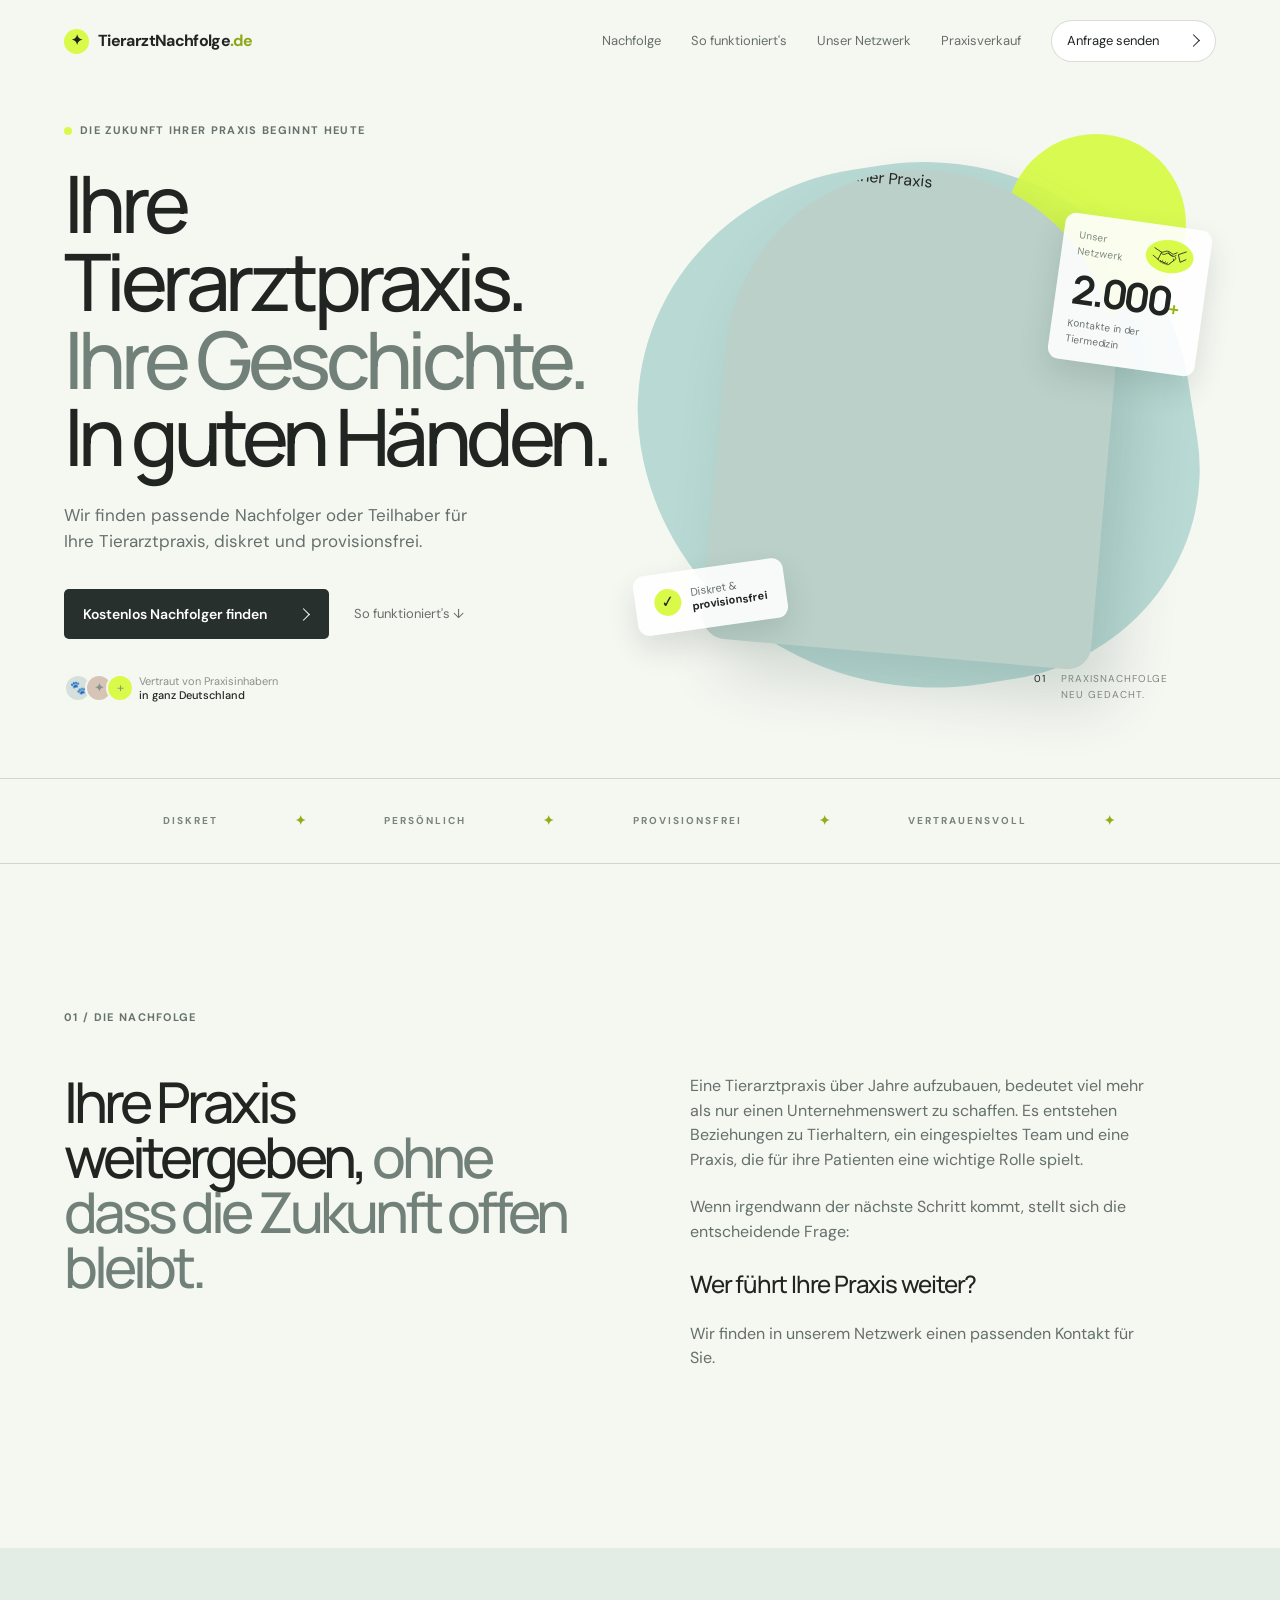
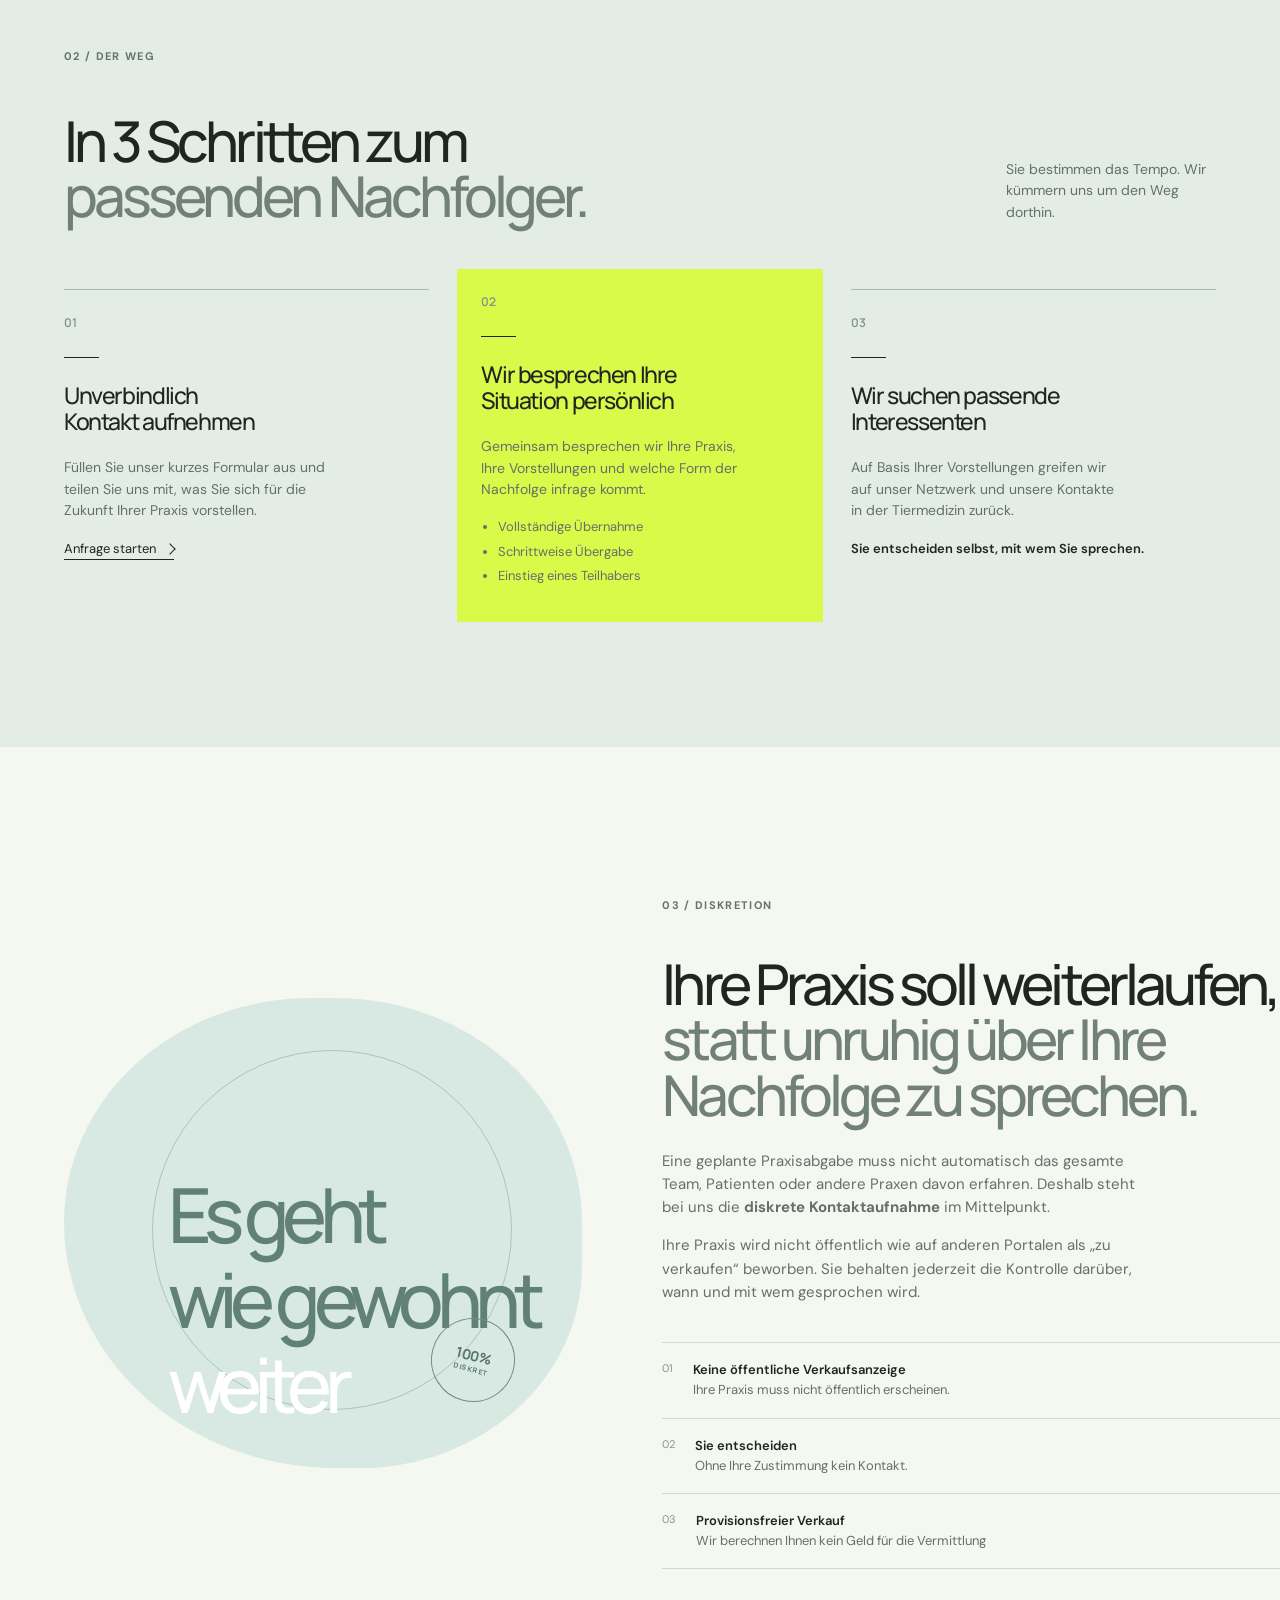
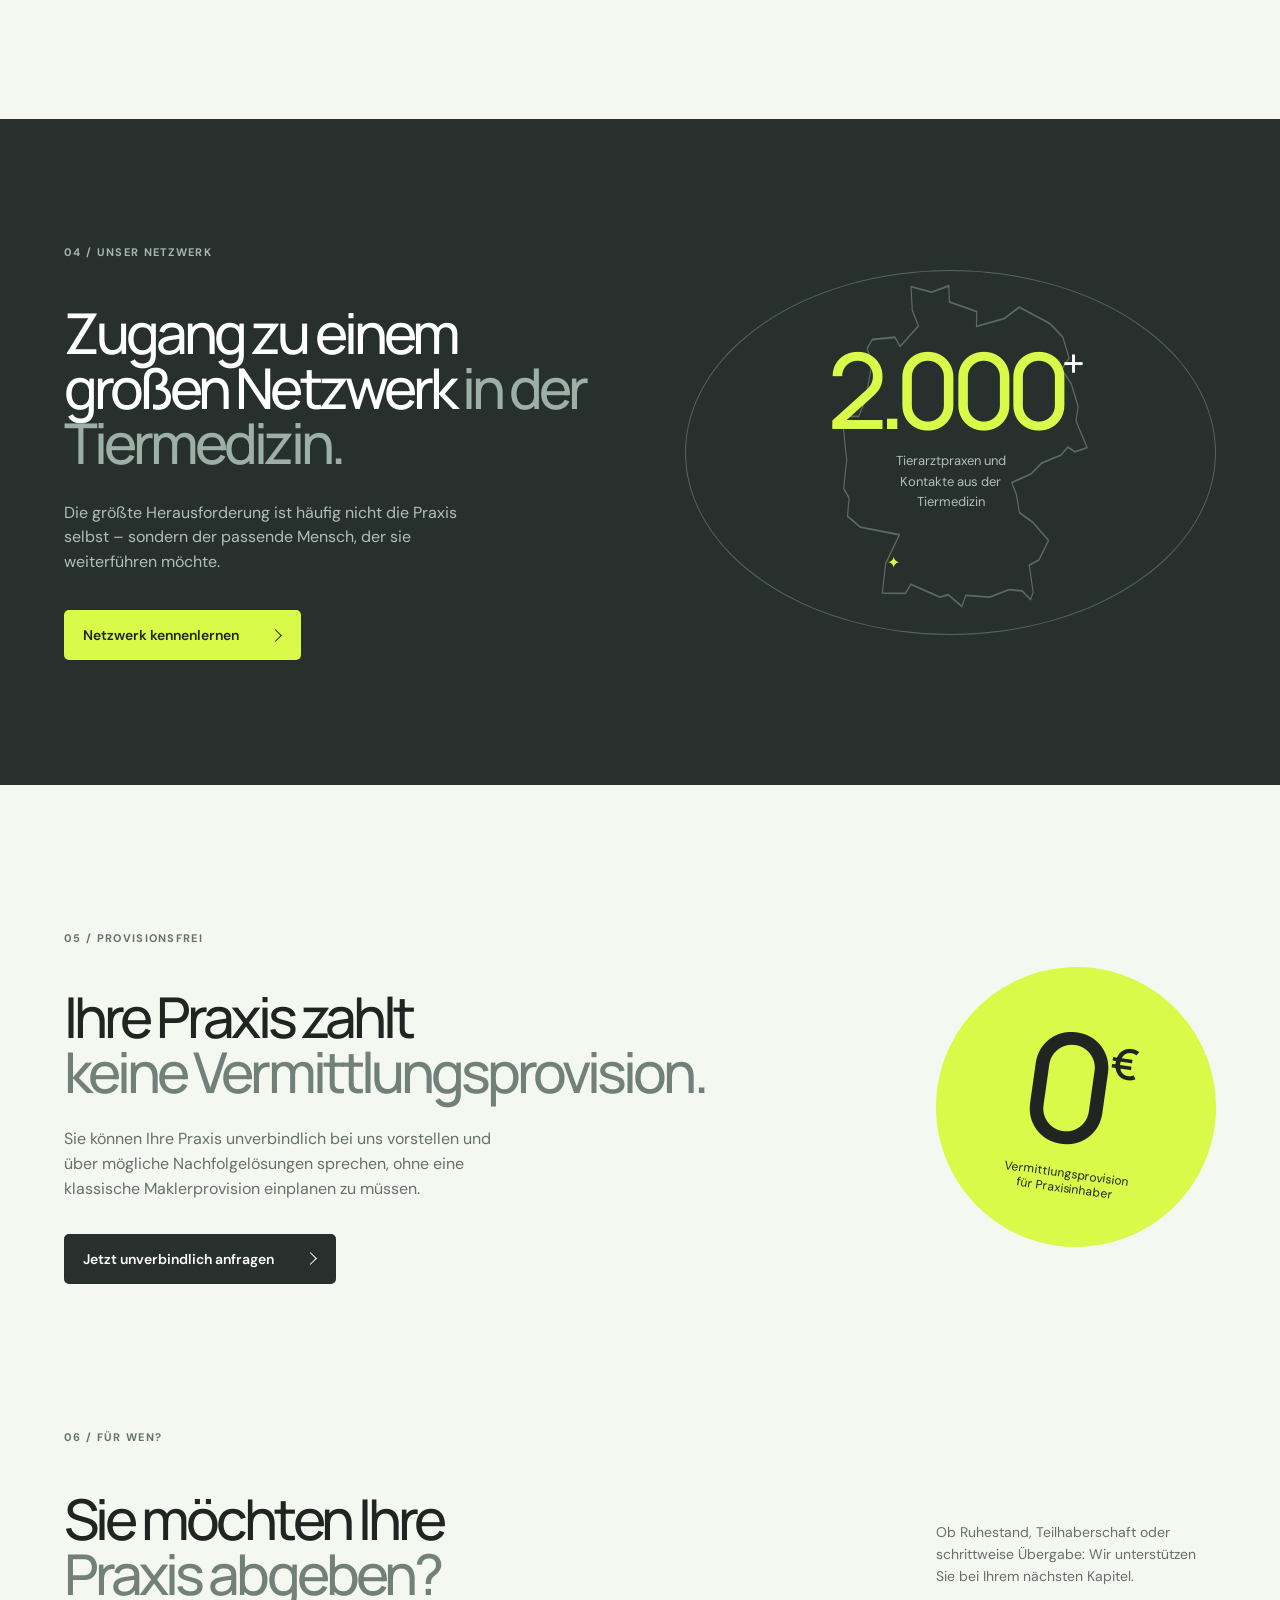
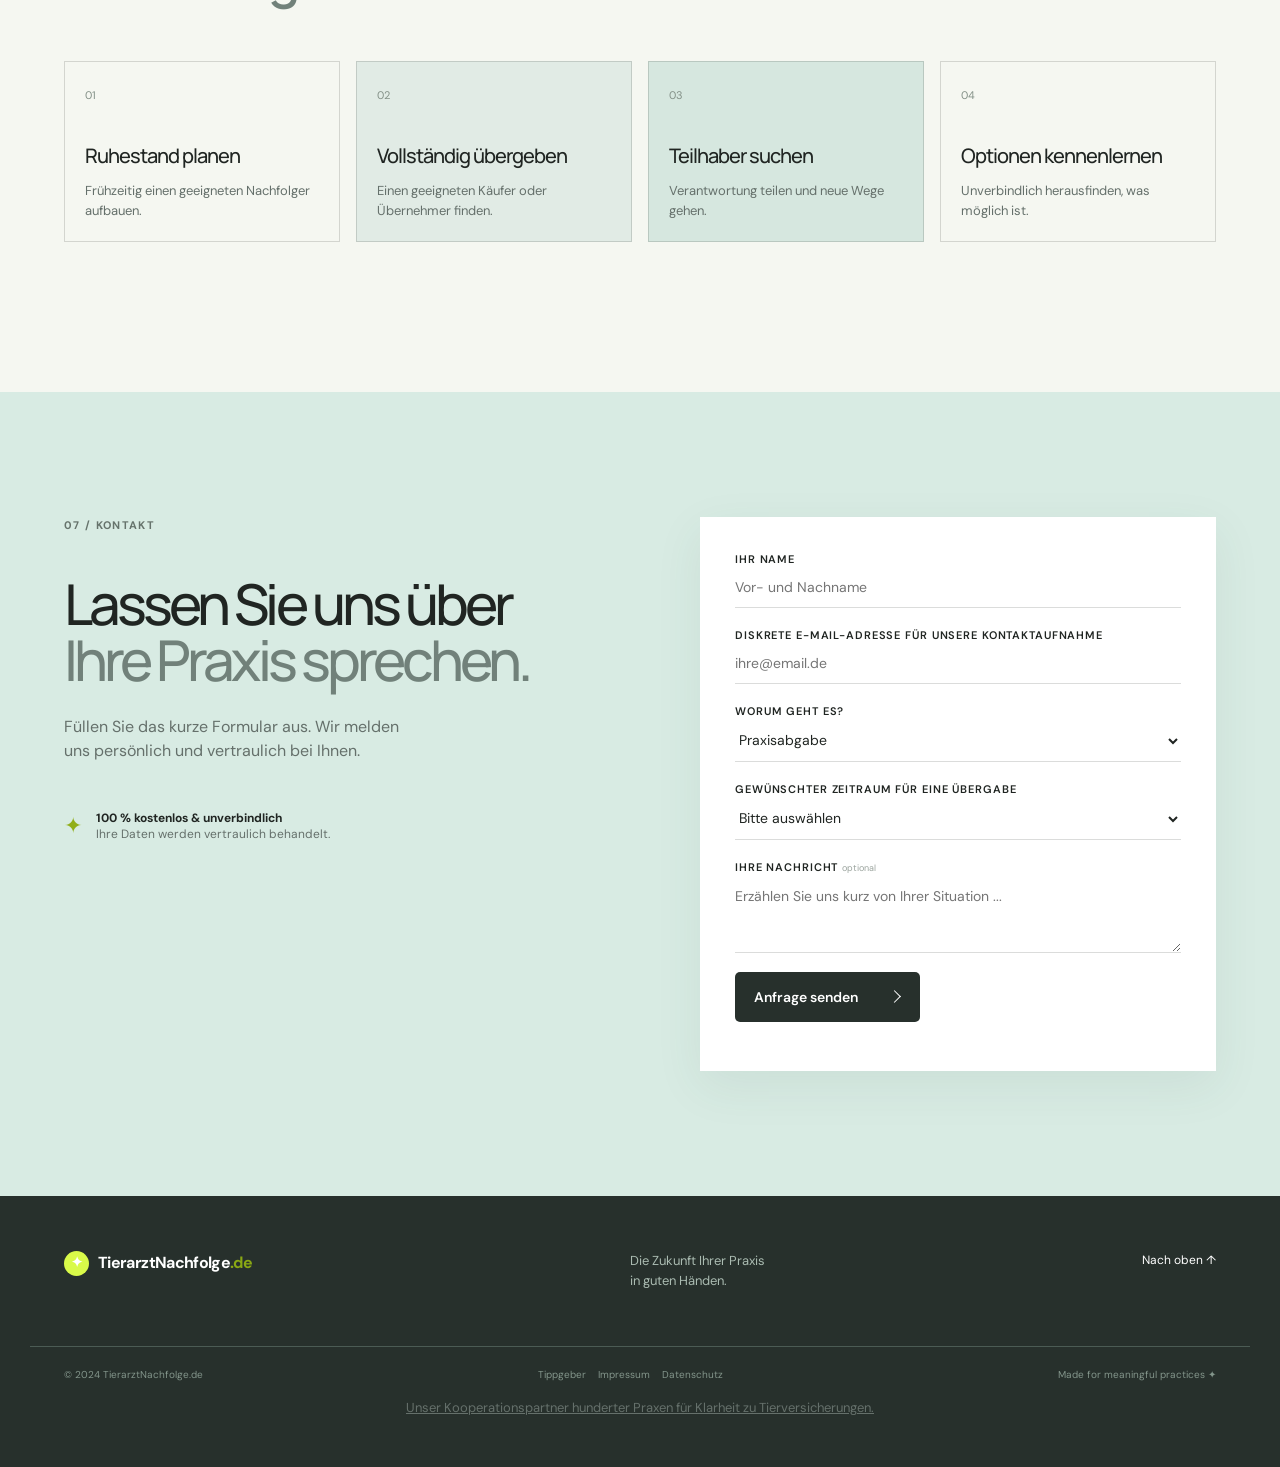
==== index.html @ 540677eb "Füge Kooperationspartner im Footer hinzu" ====
<!doctype html>
<html lang="de">
  <head>
    <meta charset="UTF-8" />
    <meta name="viewport" content="width=device-width, initial-scale=1.0" />
    <link rel="icon" type="image/png" href="assets/favicon.png" />
    <link rel="apple-touch-icon" href="assets/favicon.png" />
    <title>Tierarztpraxis abgeben &amp; Nachfolger finden | TierarztNachfolge.de</title>
    <meta name="description" content="Sie möchten Ihre Tierarztpraxis abgeben oder einen Nachfolger finden? TierarztNachfolge.de unterstützt Praxisinhaber diskret und provisionsfrei." />
    <link rel="preconnect" href="https://fonts.googleapis.com" />
    <link rel="preconnect" href="https://fonts.gstatic.com" crossorigin />
    <link href="https://fonts.googleapis.com/css2?family=DM+Sans:wght@400;500;600;700&family=Manrope:wght@400;500;600;700;800&display=swap" rel="stylesheet" />
    <link rel="stylesheet" href="styles.css" />
  </head>
  <body>
    <header class="site-header">
      <a class="logo" href="#top" aria-label="TierarztNachfolge.de Startseite"><span class="logo-mark">✦</span><span>TierarztNachfolge<span class="logo-dot">.de</span></span></a>
      <button class="menu-toggle" aria-label="Menü öffnen" aria-expanded="false"><span></span><span></span></button>
      <nav class="main-nav">
        <a href="/tierarztpraxis-aufloesung/">Nachfolge</a><a href="#ablauf">So funktioniert's</a><a href="#netzwerk">Unser Netzwerk</a><a href="/praxisverkauf/">Praxisverkauf</a>
        <a class="nav-cta" href="#kontakt">Anfrage senden <span class="button-arrow" aria-hidden="true"></span></a>
      </nav>
    </header>

    <main id="top">
      <section class="hero section-shell">
        <div class="hero-copy">
          <div class="eyebrow"><span class="eyebrow-dot"></span> Die Zukunft Ihrer Praxis beginnt heute</div>
          <h1>Ihre Tierarztpraxis.<br /><em>Ihre Geschichte.</em><br />In guten Händen.</h1>
          <p class="hero-lead">Wir finden passende Nachfolger oder Teilhaber für Ihre Tierarztpraxis, diskret und provisionsfrei.</p>
          <div class="hero-actions"><a class="button button-dark" href="#kontakt">Kostenlos Nachfolger finden <span class="button-arrow" aria-hidden="true"></span></a><a class="text-link" href="#ablauf">So funktioniert's <span>↓</span></a></div>
          <div class="trust-row"><div class="avatar-stack"><span>🐾</span><span>✦</span><span>+</span></div><p>Vertraut von Praxisinhabern<br /><strong>in ganz Deutschland</strong></p></div>
        </div>
        <div class="hero-art" aria-label="Illustration einer Tierarztpraxis">
          <div class="art-glow"></div><div class="sun-shape"></div>
          <div class="portrait-frame"><img src="https://images.unsplash.com/photo-1559839734-2b71ea197ec2?auto=format&fit=crop&w=900&q=85" alt="Tierärztin in einer Praxis" /></div>
          <div class="float-card card-reach"><span class="card-icon"><svg viewBox="0 0 300 190" aria-hidden="true"><g fill="none" stroke="currentColor" stroke-width="7" stroke-linecap="round" stroke-linejoin="round"><path d="M10 35 74 66 52 132 1 101M290 34 224 67 248 132 299 100"/><path d="M74 66c18 1 28-16 52-16 16 0 26 8 39 15 10 6 17 5 26-1l20-12"/><path d="m52 132 14 14c7 7 15 8 22 1l7-8"/><path d="m73 139 15 15c7 7 16 7 23 0l8-9"/><path d="m96 147 14 13c7 6 16 6 23-1l8-8"/><path d="m119 153 13 11c7 6 16 5 22-2l7-8"/><path d="M77 79c12 5 23 5 34-2l16-10c8-5 16-4 22 2l17 15c8 7 17 8 25 3l13-9"/><path d="M177 84c-10 3-19 1-27-5l-15-12"/><path d="m160 154 24-23c6-6 6-14 1-20"/><path d="m184 131 17-17c6-6 6-14 0-20"/></g></svg></span><small>Unser Netzwerk</small><strong>2.000<span>+</span></strong><p>Kontakte in der Tiermedizin</p></div>
          <div class="float-card card-note"><span class="note-check">✓</span><p>Diskret &amp;<br /><strong>provisionsfrei</strong></p></div>
          <div class="art-label"><span>01</span><span>Praxisnachfolge<br />neu gedacht.</span></div>
        </div>
      </section>

      <section class="ticker"><div class="ticker-inner"><div class="ticker-group"><span>DISKRET</span><i>✦</i><span>PERSÖNLICH</span><i>✦</i><span>PROVISIONSFREI</span><i>✦</i><span>VERTRAUENSVOLL</span><i>✦</i></div><div class="ticker-group" aria-hidden="true"><span>DISKRET</span><i>✦</i><span>PERSÖNLICH</span><i>✦</i><span>PROVISIONSFREI</span><i>✦</i><span>VERTRAUENSVOLL</span><i>✦</i></div></div></section>

      <section class="intro section-shell" id="nachfolge">
        <div class="section-kicker">01 / Die Nachfolge</div>
        <div class="intro-grid"><h2>Ihre Praxis weitergeben, <em>ohne dass die Zukunft offen bleibt.</em></h2><div class="intro-text"><p>Eine Tierarztpraxis über Jahre aufzubauen, bedeutet viel mehr als nur einen Unternehmenswert zu schaffen. Es entstehen Beziehungen zu Tierhaltern, ein eingespieltes Team und eine Praxis, die für ihre Patienten eine wichtige Rolle spielt.</p><p>Wenn irgendwann der nächste Schritt kommt, stellt sich die entscheidende Frage:</p><p class="question">Wer führt Ihre Praxis weiter?</p><p class="intro-support">Wir finden in unserem Netzwerk einen passenden Kontakt für Sie.</p></div></div>
      </section>

      <section class="steps-section" id="ablauf"><div class="section-shell"><div class="section-kicker">02 / Der Weg</div><div class="section-heading"><h2>In 3 Schritten zum<br /><em>passenden Nachfolger.</em></h2><p>Sie bestimmen das Tempo. Wir kümmern uns um den Weg dorthin.</p></div><div class="steps-grid">
        <article class="step"><span class="step-number">01</span><div class="step-line"></div><h3>Unverbindlich<br />Kontakt aufnehmen</h3><p>Füllen Sie unser kurzes Formular aus und teilen Sie uns mit, was Sie sich für die Zukunft Ihrer Praxis vorstellen.</p><a class="step-link" href="#kontakt">Anfrage starten <span class="step-arrow" aria-hidden="true"></span></a></article>
        <article class="step featured-step"><span class="step-number">02</span><div class="step-line"></div><h3>Wir besprechen Ihre<br />Situation persönlich</h3><p>Gemeinsam besprechen wir Ihre Praxis, Ihre Vorstellungen und welche Form der Nachfolge infrage kommt.</p><ul><li>Vollständige Übernahme</li><li>Schrittweise Übergabe</li><li>Einstieg eines Teilhabers</li></ul></article>
        <article class="step"><span class="step-number">03</span><div class="step-line"></div><h3>Wir suchen passende<br />Interessenten</h3><p>Auf Basis Ihrer Vorstellungen greifen wir auf unser Netzwerk und unsere Kontakte in der Tiermedizin zurück.</p><strong>Sie entscheiden selbst, mit wem Sie sprechen.</strong></article>
      </div></div></section>

      <section class="discretion section-shell"><div class="discretion-visual"><div class="visual-ring"></div><div class="visual-word">Es geht<br /><em>wie gewohnt <span>weiter</span></em></div><div class="visual-stamp">100%<br /><small>DISKRET</small></div></div><div class="discretion-copy"><div class="section-kicker">03 / Diskretion</div><h2>Ihre Praxis soll weiterlaufen, <em>statt unruhig über Ihre Nachfolge zu sprechen.</em></h2><p>Eine geplante Praxisabgabe muss nicht automatisch das gesamte Team, Patienten oder andere Praxen davon erfahren. Deshalb steht bei uns die <strong>diskrete Kontaktaufnahme</strong> im Mittelpunkt.</p><p>Ihre Praxis wird nicht öffentlich wie auf anderen Portalen als „zu verkaufen“ beworben. Sie behalten jederzeit die Kontrolle darüber, wann und mit wem gesprochen wird.</p><div class="benefit-list"><div><span>01</span><p><strong>Keine öffentliche Verkaufsanzeige</strong><br />Ihre Praxis muss nicht öffentlich erscheinen.</p></div><div><span>02</span><p><strong>Sie entscheiden</strong><br />Ohne Ihre Zustimmung kein Kontakt.</p></div><div><span>03</span><p><strong>Provisionsfreier Verkauf</strong><br />Wir berechnen Ihnen kein Geld für die Vermittlung</p></div></div></div></section>

      <section class="network-section" id="netzwerk"><div class="section-shell network-grid"><div><div class="section-kicker">04 / Unser Netzwerk</div><h2>Zugang zu einem großen Netzwerk <em>in der Tiermedizin.</em></h2><p>Die größte Herausforderung ist häufig nicht die Praxis selbst – sondern der passende Mensch, der sie weiterführen möchte.</p><a class="button button-light" href="#kontakt">Netzwerk kennenlernen <span class="button-arrow" aria-hidden="true"></span></a></div><div class="network-stat"><svg class="germany-map" viewBox="5 47 6.5 8" aria-hidden="true"><path transform="translate(1.75 102) scale(.65 -1)" d="M9.921906 54.983104 9.93958 54.596642 10.950112 54.363607 10.939467 54.008693 11.956252 54.196486 12.51844 54.470371 13.647467 54.075511 14.119686 53.757029 14.353315 53.248171 14.074521 52.981263 14.4376 52.62485 14.685026 52.089947 14.607098 51.745188 15.016996 51.106674 14.570718 51.002339 14.307013 51.117268 14.056228 50.926918 13.338132 50.733234 12.966837 50.484076 12.240111 50.266338 12.415191 49.969121 12.521024 49.547415 13.031329 49.307068 13.595946 48.877172 13.243357 48.416115 12.884103 48.289146 13.025851 47.637584 12.932627 47.467646 12.62076 47.672388 12.141357 47.703083 11.426414 47.523766 10.544504 47.566399 10.402084 47.302488 9.896068 47.580197 9.594226 47.525058 8.522612 47.830828 8.317301 47.61358 7.466759 47.620582 7.593676 48.333019 8.099279 49.017784 6.65823 49.201958 6.18632 49.463803 6.242751 49.902226 6.043073 50.128052 6.156658 50.803721 5.988658 51.851616 6.589397 51.852029 6.84287 52.22844 7.092053 53.144043 6.90514 53.482162 7.100425 53.693932 7.936239 53.748296 8.121706 53.527792 8.800734 54.020786 8.572118 54.395646 8.526229 54.962744 9.282049 54.830865Z" /></svg><div class="stat-number">2.000<span>+</span></div><p>Tierarztpraxen und Kontakte aus der Tiermedizin</p><div class="stat-paw">✦</div></div></div></section>

      <section class="free-section section-shell"><div class="free-copy"><div class="section-kicker">05 / Provisionsfrei</div><h2>Ihre Praxis zahlt<br /><em>keine Vermittlungsprovision.</em></h2><p>Sie können Ihre Praxis unverbindlich bei uns vorstellen und über mögliche Nachfolgelösungen sprechen, ohne eine klassische Maklerprovision einplanen zu müssen.</p><a class="button button-dark" href="#kontakt">Jetzt unverbindlich anfragen <span class="button-arrow" aria-hidden="true"></span></a></div><div class="free-number"><span>0</span><small>€</small><p>Vermittlungsprovision<br />für Praxisinhaber</p></div></section>

      <section class="audience section-shell"><div class="section-kicker">06 / Für wen?</div><div class="audience-heading"><h2>Sie möchten Ihre<br /><em>Praxis abgeben?</em></h2><p>Ob Ruhestand, Teilhaberschaft oder schrittweise Übergabe: Wir unterstützen Sie bei Ihrem nächsten Kapitel.</p></div><div class="audience-cards"><article><span>01</span><h3>Ruhestand planen</h3><p>Frühzeitig einen geeigneten Nachfolger aufbauen.</p></article><article><span>02</span><h3>Vollständig übergeben</h3><p>Einen geeigneten Käufer oder Übernehmer finden.</p></article><article><span>03</span><h3>Teilhaber suchen</h3><p>Verantwortung teilen und neue Wege gehen.</p></article><article><span>04</span><h3>Optionen kennenlernen</h3><p>Unverbindlich herausfinden, was möglich ist.</p></article></div></section>

      <section class="contact-section" id="kontakt"><div class="section-shell contact-grid"><div><div class="section-kicker">07 / Kontakt</div><h2>Lassen Sie uns über<br /><em>Ihre Praxis sprechen.</em></h2><p>Füllen Sie das kurze Formular aus. Wir melden uns persönlich und vertraulich bei Ihnen.</p><div class="contact-note"><span>✦</span><p><strong>100 % kostenlos &amp; unverbindlich</strong><br />Ihre Daten werden vertraulich behandelt.</p></div></div><form id="request-form"><label>Ihr Name<input required type="text" name="name" placeholder="Vor- und Nachname" /></label><label>Diskrete E-Mail-Adresse für unsere Kontaktaufnahme<input required type="email" name="email" placeholder="ihre@email.de" /></label><label>Worum geht es?<select name="topic"><option>Praxisabgabe</option><option>Nachfolger suchen</option><option>Teilhaber finden</option><option>Erstberatung</option></select></label><label>Gewünschter Zeitraum für eine Übergabe<select name="handover-period"><option value="">Bitte auswählen</option><option>Innerhalb der nächsten 12 Monate</option><option>In 1 bis 3 Jahren</option><option>In mehr als 3 Jahren</option><option>Noch offen</option></select></label><label>Ihre Nachricht <span class="optional">optional</span><textarea name="message" rows="3" placeholder="Erzählen Sie uns kurz von Ihrer Situation ..."></textarea></label><button class="button button-dark" type="submit">Anfrage senden <span class="button-arrow" aria-hidden="true"></span></button><p class="form-status" aria-live="polite"></p></form></div></section>
    </main>
    <footer class="site-footer"><div class="section-shell footer-top"><a class="logo" href="#top"><span class="logo-mark">✦</span><span>TierarztNachfolge<span class="logo-dot">.de</span></span></a><p>Die Zukunft Ihrer Praxis<br />in guten Händen.</p><a class="back-top" href="#top">Nach oben ↑</a></div><div class="section-shell footer-bottom"><span>© 2024 TierarztNachfolge.de</span><span><a href="/tippgeber">Tippgeber</a> &nbsp;&nbsp; <a href="impressum.html">Impressum</a> &nbsp;&nbsp; <a href="datenschutz.html">Datenschutz</a></span><span>Made for meaningful practices ✦</span></div><div class="section-shell footer-partner"><a href="https://tierversicherungenvergleiche.de/">Unser Kooperationspartner hunderter Praxen für Klarheit zu Tierversicherungen.</a></div></footer>
    <script src="script.js"></script>
  </body>
</html>
---- styles.css ----
:root{--ink:#202522;--muted:#65706b;--paper:#f5f7f1;--lime:#d9fa49;--blue:#b9d9d4;--dark:#27302c;--line:rgba(32,37,34,.16)}*{box-sizing:border-box}html{scroll-behavior:smooth}body{margin:0;background:var(--paper);color:var(--ink);font-family:'DM Sans',sans-serif;font-size:16px;line-height:1.55}.section-shell{max-width:1220px;margin:0 auto;padding-left:34px;padding-right:34px}.site-header{height:82px;display:flex;align-items:center;justify-content:space-between;max-width:1220px;margin:auto;padding:0 34px;position:relative;z-index:5}.logo{color:var(--ink);text-decoration:none;font-weight:700;font-size:16px;display:flex;align-items:center;gap:9px;letter-spacing:-.04em}.logo-mark{width:25px;height:25px;background:var(--lime);border-radius:50%;display:grid;place-items:center;font-size:14px}.logo-dot{color:#8aa814}.main-nav{display:flex;align-items:center;gap:30px}.main-nav a,.text-link{color:var(--muted);text-decoration:none;font-size:13px}.main-nav a:hover,.text-link:hover{color:var(--ink)}.nav-cta{background:#fff;border:1px solid var(--line);padding:10px 15px;border-radius:30px;color:var(--ink)!important}.nav-cta span{margin-left:15px}.menu-toggle{display:none}.hero{min-height:655px;display:grid;grid-template-columns:48% 52%;align-items:center;padding-top:40px;padding-bottom:75px}.eyebrow,.section-kicker{font-size:11px;text-transform:uppercase;letter-spacing:.12em;color:#66736c;font-weight:700}.eyebrow{display:flex;gap:8px;align-items:center;margin-bottom:25px}.eyebrow-dot{height:8px;width:8px;background:var(--lime);border-radius:50%}h1,h2,h3,p{margin-top:0}h1,h2{font-family:Manrope,sans-serif;letter-spacing:-.07em;line-height:.98}h1{font-size:clamp(54px,6.2vw,88px);font-weight:500;margin-bottom:28px}h1 em,h2 em{font-style:normal;color:#71817a}.hero-lead{max-width:420px;font-size:17px;color:var(--muted);line-height:1.5}.hero-actions{display:flex;align-items:center;gap:25px;margin:35px 0}.button{border:0;border-radius:5px;padding:16px 19px;font:600 14px 'DM Sans';text-decoration:none;display:inline-flex;align-items:center;gap:32px;cursor:pointer}.button span{font-size:20px;line-height:0}.button-dark{background:var(--dark);color:#fff}.button-dark:hover{background:#3d4b44}.button-light{background:var(--lime);color:var(--ink)}.trust-row{display:flex;gap:12px;align-items:center;color:#89918b;font-size:11px}.trust-row p{margin:0;line-height:1.3}.trust-row strong{color:var(--ink);font-weight:500}.avatar-stack{display:flex}.avatar-stack span{width:28px;height:28px;border:2px solid var(--paper);background:#d5e0dc;border-radius:50%;display:grid;place-items:center;margin-right:-7px;font-size:13px}.avatar-stack span:nth-child(2){background:#d6c5b7}.avatar-stack span:nth-child(3){background:var(--lime)}.hero-art{height:580px;position:relative;display:flex;align-items:center;justify-content:center}.art-glow{position:absolute;inset:7% 4% 2%;background:var(--blue);border-radius:48% 52% 42% 58%;transform:rotate(-9deg)}.sun-shape{position:absolute;right:5%;top:2%;height:180px;width:180px;background:var(--lime);border-radius:50%;opacity:.95}.portrait-frame{position:relative;width:min(390px,75%);height:485px;border-radius:200px 200px 24px 24px;overflow:hidden;transform:rotate(5deg);box-shadow:22px 30px 60px rgba(61,93,86,.2);background:#bad0c9}.portrait-frame img{width:100%;height:100%;object-fit:cover;filter:saturate(.72)}.float-card{position:absolute;background:rgba(255,255,255,.9);box-shadow:0 14px 30px rgba(46,61,55,.14);border-radius:11px;z-index:2}.card-reach{right:2%;top:17%;padding:14px 16px;width:148px;transform:rotate(8deg)}.card-reach small{display:block;font-size:10px;color:#7c8780}.card-reach strong{font:700 40px Manrope;letter-spacing:-.08em}.card-reach strong span{font-size:20px;color:#94b20f}.card-reach p{font-size:10px;color:var(--muted);margin:0}.card-icon{float:right;background:var(--lime);padding:4px 7px;border-radius:50%}.card-note{left:3%;bottom:13%;padding:16px 19px;display:flex;gap:10px;align-items:center;transform:rotate(-8deg)}.note-check{height:27px;width:27px;display:grid;place-items:center;border-radius:50%;background:var(--lime)}.card-note p{margin:0;font-size:11px;line-height:1.25;color:var(--muted)}.card-note strong{color:var(--ink)}.art-label{position:absolute;bottom:0;right:8%;display:flex;gap:15px;font-size:10px;text-transform:uppercase;letter-spacing:.1em;color:#7c8780}.art-label span:first-child{color:var(--ink)}.ticker{border-top:1px solid var(--line);border-bottom:1px solid var(--line);overflow:hidden}.ticker-inner{max-width:1220px;margin:auto;display:flex;justify-content:space-between;align-items:center;padding:16px 34px;font-size:10px;letter-spacing:.2em;font-weight:700;color:#79847d}.ticker i{font-style:normal;color:#93ad1a;font-size:13px}.intro{padding-top:145px;padding-bottom:155px}.intro-grid{display:grid;grid-template-columns:1fr 1fr;gap:100px;margin-top:48px}.intro h2,.section-heading h2,.discretion h2,.network-grid h2,.free-copy h2,.audience h2,.contact-grid h2{font-size:clamp(38px,4.4vw,59px);font-weight:500;margin:0}.intro-text{color:var(--muted);max-width:460px}.intro-text p{margin-bottom:22px}.question{font:500 24px Manrope;color:var(--ink);letter-spacing:-.05em}.steps-section{background:#e4ece6;padding:100px 0 125px}.section-heading{display:flex;justify-content:space-between;align-items:end;margin:48px 0 65px}.section-heading p{color:var(--muted);max-width:210px;font-size:14px;margin:0}.steps-grid{display:grid;grid-template-columns:repeat(3,1fr);gap:28px}.step{border-top:1px solid #aab8b0;padding-top:20px;min-height:295px}.step-number{font:600 12px Manrope;color:#85928a}.step-line{height:1px;background:var(--ink);width:35px;margin:23px 0 25px}.step h3{font:500 23px Manrope;line-height:1.1;letter-spacing:-.06em}.step p{color:var(--muted);font-size:14px;max-width:275px}.step a{color:var(--ink);font-size:13px;text-decoration:none;border-bottom:1px solid}.step ul{padding-left:17px;color:var(--muted);font-size:13px;line-height:1.9}.step strong{font-size:13px;font-weight:600}.featured-step{background:var(--lime);padding:20px 24px;margin-top:-20px;border:0}.discretion{display:grid;grid-template-columns:45% 55%;gap:80px;padding-top:150px;padding-bottom:150px;align-items:center}.discretion-visual{height:470px;background:#d8e9e4;border-radius:50% 50% 45% 55%;position:relative;overflow:hidden}.visual-ring{position:absolute;width:360px;height:360px;border:1px solid rgba(56,95,84,.28);border-radius:50%;left:17%;top:11%}.visual-word{position:absolute;top:37%;left:20%;font:500 76px/.78 Manrope;letter-spacing:-.1em;color:#608078}.visual-word em{font-style:normal;color:#fff}.visual-stamp{position:absolute;right:13%;bottom:14%;width:84px;height:84px;border:1px solid #718e85;border-radius:50%;display:grid;place-content:center;text-align:center;font:700 14px Manrope;color:#55746a;transform:rotate(14deg)}.visual-stamp small{font-size:7px;letter-spacing:.1em}.discretion-copy>p{max-width:490px;color:var(--muted);font-size:15px}.discretion-copy h2{margin:42px 0 28px}.benefit-list{margin-top:38px;border-top:1px solid var(--line)}.benefit-list>div{display:flex;gap:20px;padding:17px 0;border-bottom:1px solid var(--line)}.benefit-list span{font-size:11px;color:#89958d}.benefit-list p{font-size:13px;margin:0;color:var(--muted)}.benefit-list strong{color:var(--ink);font-weight:600}.network-section{background:var(--dark);color:#fff;padding:125px 0}.network-grid{display:grid;grid-template-columns:1fr 1fr;align-items:center;gap:90px}.network-grid .section-kicker{color:#a7b5ac}.network-grid h2{margin:44px 0 30px}.network-grid h2 em{color:#9db0a7}.network-grid>div:first-child>p{color:#b1c0b7;max-width:410px;margin-bottom:35px}.network-stat{height:365px;border:1px solid #53655d;border-radius:50%;position:relative;display:grid;place-content:center;text-align:center;overflow:hidden}.stat-number{font:500 105px/.8 Manrope;letter-spacing:-.1em;color:var(--lime)}.stat-number span{font-size:40px;vertical-align:top;color:#fff}.network-stat p{color:#b1c0b7;font-size:13px;max-width:150px;margin:20px auto}.orbit{position:absolute;border:1px solid #53655d;border-radius:50%}.orbit-one{width:470px;height:150px;left:-62px;top:105px;transform:rotate(35deg)}.orbit-two{width:410px;height:110px;left:-20px;top:120px;transform:rotate(-35deg)}.stat-paw{position:absolute;top:19px;right:23%;color:var(--lime)}.free-section{display:grid;grid-template-columns:1.3fr .7fr;align-items:center;padding-top:145px;padding-bottom:145px}.free-copy h2{margin:42px 0 28px}.free-copy p{color:var(--muted);max-width:460px;margin-bottom:32px}.free-number{height:280px;width:280px;border-radius:50%;background:var(--lime);display:grid;place-content:center;text-align:center;justify-self:end;transform:rotate(8deg)}.free-number>span{font:500 150px/.65 Manrope;letter-spacing:-.15em}.free-number small{font:600 35px Manrope;text-align:right;margin-right:35px}.free-number p{font-size:12px;line-height:1.2;margin:14px 0 0}.audience{padding-bottom:150px}.audience-heading{display:flex;justify-content:space-between;align-items:end;margin:45px 0 60px}.audience-heading p{max-width:280px;color:var(--muted);font-size:14px}.audience-cards{display:grid;grid-template-columns:repeat(4,1fr);gap:16px}.audience-cards article{border:1px solid var(--line);padding:20px;min-height:180px}.audience-cards article:nth-child(2){background:#e1ebe5}.audience-cards article:nth-child(3){background:#d6e7df}.audience-cards span{font-size:11px;color:#839087}.audience-cards h3{font:500 20px Manrope;letter-spacing:-.05em;margin:35px 0 12px}.audience-cards p{font-size:13px;color:var(--muted);margin:0}.contact-section{background:#d8ebe3;padding:125px 0}.contact-grid{display:grid;grid-template-columns:1fr 1fr;gap:120px}.contact-grid h2{margin:42px 0 28px}.contact-grid>div>p{color:var(--muted);max-width:350px}.contact-note{display:flex;gap:14px;align-items:center;margin-top:45px}.contact-note>span{font-size:22px;color:#91ae19}.contact-note p{font-size:12px;color:var(--muted);margin:0;line-height:1.4}.contact-note strong{color:var(--ink)}form{background:#fff;padding:34px 35px;box-shadow:0 15px 45px rgba(45,83,71,.08)}label{display:block;font-size:11px;text-transform:uppercase;letter-spacing:.08em;font-weight:600;margin-bottom:19px}input,select,textarea{display:block;width:100%;border:0;border-bottom:1px solid var(--line);padding:10px 0 11px;background:transparent;font:14px 'DM Sans';color:var(--ink);outline:none;border-radius:0}textarea{resize:vertical}input:focus,select:focus,textarea:focus{border-color:#6b897e}.optional{font-size:9px;text-transform:none;letter-spacing:0;color:#9ba49e;font-weight:400}.form-status{font-size:12px;color:#688279;margin:15px 0 0}.site-footer{background:var(--dark);color:#fff;padding:55px 0 25px}.site-footer .logo{color:#fff}.footer-top{display:flex;align-items:start;justify-content:space-between;padding-bottom:55px}.footer-top>p{color:#aabbb1;font-size:13px;margin:0}.back-top{color:#fff;text-decoration:none;font-size:12px}.footer-bottom{border-top:1px solid #4b5b54;padding-top:20px;display:flex;justify-content:space-between;color:#83958b;font-size:10px}
@media(max-width:800px){.section-shell{padding-left:21px;padding-right:21px}.site-header{height:70px;padding:0 21px}.menu-toggle{display:flex;background:none;border:0;flex-direction:column;gap:5px;padding:8px}.menu-toggle span{width:23px;height:1px;background:var(--ink)}.main-nav{position:absolute;display:none;top:65px;left:15px;right:15px;background:#fff;padding:18px;box-shadow:0 15px 30px #20382d20;flex-direction:column;align-items:stretch;gap:18px}.main-nav.open{display:flex}.nav-cta{text-align:center}.hero{display:flex;flex-direction:column;padding-top:50px;padding-bottom:65px;min-height:0}.hero-copy{width:100%}h1{font-size:54px}.hero-lead{font-size:16px}.hero-actions{flex-wrap:wrap;margin:28px 0}.hero-art{height:430px;width:100%;margin-top:35px}.portrait-frame{height:370px;width:240px}.sun-shape{width:110px;height:110px}.card-reach{right:0;top:16%;transform:scale(.82) rotate(8deg)}.card-note{left:0;bottom:9%;transform:scale(.82) rotate(-8deg)}.art-label{right:3%;bottom:-2px}.ticker-inner{width:850px;justify-content:flex-start;gap:30px}.intro{padding-top:90px;padding-bottom:90px}.intro-grid,.network-grid,.contact-grid,.discretion{grid-template-columns:1fr;gap:45px}.intro-grid{margin-top:30px}.steps-section{padding:85px 0}.section-heading,.audience-heading{display:block;margin:35px 0}.section-heading p,.audience-heading p{margin-top:24px}.steps-grid{grid-template-columns:1fr;gap:45px}.step{min-height:0}.featured-step{margin-top:0}.discretion{padding-top:90px;padding-bottom:90px;gap:50px}.discretion-visual{height:350px}.visual-ring{width:270px;height:270px}.visual-word{font-size:57px}.network-section{padding:90px 0}.network-grid{gap:65px}.network-stat{height:300px;width:100%}.stat-number{font-size:80px}.free-section{grid-template-columns:1fr;gap:60px;padding-top:90px;padding-bottom:100px}.free-number{justify-self:center;width:240px;height:240px}.free-number>span{font-size:125px}.audience{padding-bottom:90px}.audience-cards{grid-template-columns:1fr 1fr}.audience-cards article{min-height:160px}.audience-cards h3{font-size:18px;margin-top:25px}.contact-section{padding:90px 0}.contact-grid{gap:50px}.footer-top{display:grid;gap:25px;padding-bottom:35px}.footer-bottom{display:grid;gap:12px}}
@media(max-width:420px){h1{font-size:47px}.hero-actions .button{width:100%;justify-content:space-between}.text-link{margin-left:5px}.audience-cards{grid-template-columns:1fr}.footer-bottom span:last-child{display:none}}

@media(min-width:801px){.hero h1 em{white-space:nowrap}}

.intro-support{font-family:'DM Sans',sans-serif;font-size:16px;line-height:1.55;color:var(--muted)}

/* Keep action arrows thin and consistent across all buttons. */
.button-arrow{display:inline-block!important;width:9px;height:9px;border-top:1px solid currentColor;border-right:1px solid currentColor;transform:rotate(45deg);font-size:0!important;line-height:0;margin-right:2px}
.button-dark .button-arrow{color:#fff}
.button-light .button-arrow{color:var(--ink)}
.nav-cta{display:inline-flex;align-items:center;gap:15px}
.nav-cta .button-arrow{color:var(--ink)}
.step-link{display:inline-flex;align-items:center;gap:10px}
.step-arrow{display:inline-block;width:8px;height:8px;border-top:1px solid currentColor;border-right:1px solid currentColor;transform:rotate(45deg)}
.visual-word em{color:#608078}
.visual-word em span{color:#fff}
.visual-word{line-height:1.12}
.ticker-inner{max-width:none;justify-content:flex-start;gap:0}
.ticker-group{display:flex;flex:0 0 auto;width:100%;justify-content:center;align-items:center;gap:clamp(28px,6vw,90px);padding:16px 34px;min-width:min(100%,1220px)}
.ticker-inner>.ticker-group + .ticker-group{display:none}

@media(max-width:800px){
  .ticker-inner{width:max-content;animation:ticker-scroll 18s linear infinite}
  .ticker-group{min-width:100vw;justify-content:flex-start;padding-left:21px;padding-right:21px;gap:16px}
  .ticker-inner>.ticker-group + .ticker-group{display:flex}
}

@keyframes ticker-scroll{from{transform:translateX(0)}to{transform:translateX(calc(-50%))}}

/* Keep the network illustration recognizable without competing with the statistic. */
.network-stat{overflow:visible}
.network-stat .germany-map{position:absolute;z-index:0;top:50%;left:50%;width:min(74%,390px);height:92%;transform:translate(-50%,-50%);fill:none;stroke:rgba(109,130,119,.72);stroke-width:.045;stroke-linejoin:round;stroke-linecap:round;pointer-events:none}
.network-stat .stat-number,.network-stat>p,.network-stat .stat-paw{position:relative;z-index:1}
.network-stat .stat-paw{z-index:2}

@media(max-width:800px){.network-stat .germany-map{width:min(74%,300px);height:92%}}

@media(max-width:800px){.visual-stamp{top:5%;bottom:auto}}

.card-icon svg{display:block;width:34px;height:25px}

.free-number{display:flex;flex-wrap:wrap;align-content:center;justify-content:center}
.free-number>span{line-height:.9}
.free-number>small{position:static;font-size:42px;line-height:1;font-weight:600;margin:18px 0 0 14px}
.free-number>p{width:100%;text-align:center}
.legal-page{min-height:100vh}.legal-main{max-width:900px;padding-top:90px;padding-bottom:110px}.legal-main h1{font-size:clamp(48px,6vw,76px);margin-bottom:18px}.legal-main h2{font-size:clamp(28px,3vw,42px);margin:58px 0 18px}.legal-main p{max-width:760px;color:var(--muted);line-height:1.7;margin-bottom:18px}.legal-main ul{max-width:760px;color:var(--muted);line-height:1.7;padding-left:22px}.legal-date{color:var(--muted);margin-bottom:55px}.legal-contact{color:var(--ink)!important;white-space:pre-line}.legal-footer{margin-top:auto}.footer-bottom a{color:inherit;text-decoration:none}.footer-bottom a:hover{text-decoration:underline}.footer-partner{text-align:center;padding-top:16px;padding-bottom:24px;font-size:13px;color:var(--muted)}.footer-partner a{color:inherit}.footer-partner a:hover{text-decoration:underline}

/* Tippgeber page */
.referral-page h2{font-weight:500}
.referral-hero{min-height:630px;display:grid;grid-template-columns:51% 49%;align-items:center;padding-top:35px;padding-bottom:65px}.referral-hero h1{max-width:660px;font-size:clamp(48px,5.8vw,80px)}.referral-hero h1 em,.referral-intro h2 em,.referral-benefits h2 em,.prize-section h2 em,.referral-final h2 em{color:#71817a;font-style:normal}.referral-microcopy{font-size:12px;text-transform:uppercase;letter-spacing:.1em;color:var(--muted);font-weight:700}.referral-microcopy span{color:#9bbd15;padding:0 7px}.referral-hero-art{height:475px;position:relative}.referral-sun{position:absolute;width:230px;height:230px;border-radius:50%;background:var(--lime);right:13%;top:7%}.referral-circle{position:absolute;width:390px;height:390px;border:1px solid #bed3c5;border-radius:50%;right:5%;top:14%;}.referral-card{position:absolute;z-index:1;right:15%;top:20%;width:270px;height:300px;padding:35px 28px;background:var(--dark);color:#fff;transform:rotate(5deg);box-shadow:18px 20px 0 rgba(32,37,34,.08)}.referral-card:after{content:'✦';position:absolute;right:24px;bottom:20px;color:var(--lime);font-size:35px}.referral-card-label{color:var(--blue);font-size:11px;text-transform:uppercase;letter-spacing:.12em}.referral-card strong{display:block;font:500 68px/1 Manrope,sans-serif;letter-spacing:-.09em;margin-top:32px;color:var(--lime)}.referral-card strong span{font-size:35px}.referral-card p{color:#d2ddd7;font-size:14px;margin-top:16px}.referral-badge{position:absolute;z-index:2;left:5%;bottom:13%;padding:16px 20px;background:#fff;box-shadow:0 12px 30px rgba(32,37,34,.12);font-size:12px;transform:rotate(-7deg)}.referral-badge strong{font-size:15px}.referral-art-label{position:absolute;right:2%;bottom:4%;display:flex;gap:12px;color:var(--muted);font-size:11px;text-transform:uppercase;letter-spacing:.09em;line-height:1.4}.referral-art-label span:first-child{color:var(--ink);font-weight:700}.referral-intro{padding-top:125px;padding-bottom:130px}.referral-intro-grid{display:grid;grid-template-columns:1.05fr .95fr;gap:95px;margin-top:34px}.referral-intro h2,.referral-benefits h2,.prize-section h2{font-size:clamp(39px,4.5vw,64px);margin-bottom:40px}.referral-body{color:var(--muted);max-width:490px}.referral-body p{margin-bottom:24px}.referral-body strong{color:var(--ink)}.quote-stack blockquote{margin:14px 0;padding:12px 18px;border-left:2px solid var(--lime);color:var(--muted);font-size:14px;font-style:italic}.referral-steps-section{background:var(--blue);padding:120px 0 130px}.referral-steps-section .section-heading{display:flex;justify-content:space-between;align-items:end;margin:38px 0 58px}.referral-steps-section .section-heading h2{font-size:clamp(40px,4.5vw,64px);margin:0}.referral-steps-section .section-heading p{max-width:310px;color:#58716c;margin:0}.referral-steps-grid{display:grid;grid-template-columns:repeat(5,1fr);gap:18px}.referral-step{padding:27px 20px 15px;border-top:1px solid rgba(32,37,34,.35);min-height:270px}.referral-step>span{font:700 12px Manrope;color:#58716c}.referral-step h3{font:600 19px/1.1 Manrope;letter-spacing:-.05em;margin:28px 0 17px}.referral-step p{font-size:13px;color:#58716c}.referral-step-featured{background:var(--dark);color:#fff;border:0;padding:27px 20px}.referral-step-featured>span,.referral-step-featured p{color:var(--blue)}.referral-step-prize{background:var(--lime);border:0}.referral-step-prize em{font-style:normal;color:#667d10}.referral-benefits{display:grid;grid-template-columns:1fr 1fr;gap:100px;padding-top:130px;padding-bottom:130px}.referral-benefits h2{margin-bottom:25px}.benefits-copy>p,.prize-section p{color:var(--muted);max-width:470px}.referral-list{margin-top:35px;display:grid;grid-template-columns:1fr 1fr;gap:0 20px}.referral-list div{border-top:1px solid var(--line);padding:16px 0;display:flex;gap:14px}.referral-list span{font-size:11px;color:#8aa814;font-weight:700}.referral-list p{margin:0;font-size:14px}.benefit-statement{background:var(--lime);padding:75px 65px;align-self:center;transform:rotate(2deg)}.statement-mark{font-size:25px}.benefit-statement strong{display:block;font:500 clamp(40px,4vw,60px)/.95 Manrope;letter-spacing:-.08em;margin:35px 0}.benefit-statement em{font-style:normal;color:#71817a}.benefit-statement p{font-size:14px;max-width:280px}.why-section{background:var(--dark);color:#fff;padding:120px 0}.why-section .section-kicker{color:var(--blue)}.why-grid{display:grid;grid-template-columns:repeat(4,1fr);gap:30px;margin-top:55px}.why-grid article{border-top:1px solid rgba(255,255,255,.27);padding-top:18px}.why-grid article>span{color:var(--lime);font:700 12px Manrope}.why-grid h3{font:600 22px Manrope;letter-spacing:-.05em;margin:32px 0 13px}.why-grid p{color:#b6c7bf;font-size:14px}.prize-section{display:grid;grid-template-columns:1fr 1fr;gap:100px;padding-top:135px;padding-bottom:135px;align-items:center}.prize-section h2{max-width:600px;margin-bottom:25px}.prize-number{width:310px;height:310px;border-radius:50%;background:var(--lime);justify-self:center;text-align:center;padding-top:82px}.prize-number span{font:500 70px/.9 Manrope;letter-spacing:-.1em}.prize-number small{font:600 31px Manrope;margin-left:8px}.prize-number p{font-size:13px;margin-top:21px}.referral-contact{background:#e5ede6;padding:120px 0}.referral-contact-grid{display:grid;grid-template-columns:.8fr 1.2fr;gap:100px}.referral-contact h2{font-size:clamp(50px,5vw,75px);margin:32px 0 25px}.referral-contact>div>div>p{color:var(--muted);max-width:300px}.referral-contact form{background:#fff;padding:38px 42px;display:grid;gap:17px}.referral-contact label{display:flex;flex-direction:column;gap:7px;font-size:12px;font-weight:700}.referral-contact input,.referral-contact textarea{border:1px solid var(--line);background:#fbfcf8;padding:13px 14px;font:400 14px 'DM Sans';color:var(--ink);border-radius:2px;width:100%}.referral-contact input:focus,.referral-contact textarea:focus{outline:2px solid var(--lime);border-color:transparent}.form-two-col{display:grid;grid-template-columns:1fr 1fr;gap:18px}.referral-contact .optional{font-weight:400;color:var(--muted)}.form-hint{font-size:11px;color:var(--muted);margin:0}.referral-contact .button{justify-self:start;margin-top:3px}.referral-contact .form-status{margin:0;color:#58716c;font-size:13px}.reassurance{display:grid;grid-template-columns:95px 1fr;gap:35px;align-items:start;padding-top:105px;padding-bottom:105px}.reassurance-icon{width:70px;height:70px;border-radius:50%;background:var(--lime);display:grid;place-items:center;font-size:26px}.reassurance h2{font-size:clamp(35px,4vw,56px);max-width:760px;margin:22px 0}.reassurance p{color:var(--muted);max-width:720px}.faq-section{padding-top:115px;padding-bottom:125px}.faq-section h2{font-size:clamp(42px,4.4vw,62px);margin:30px 0 60px}.faq-grid{max-width:880px;display:grid;grid-template-columns:1fr 1fr;gap:0 55px}.faq-grid details{border-top:1px solid var(--line);padding:21px 0;color:var(--muted);font-size:14px}.faq-grid summary{color:var(--ink);font-weight:600;cursor:pointer;list-style:none;padding-right:20px;position:relative}.faq-grid summary::-webkit-details-marker{display:none}.faq-grid summary:after{content:'+';position:absolute;right:0;color:#8aa814;font-size:20px;font-weight:400}.faq-grid details[open] summary:after{content:'−'}.faq-grid details p{margin:16px 0 0}.referral-final{background:var(--lime);padding:110px 0 120px;text-align:center}.referral-final h2{font-size:clamp(43px,5vw,72px);margin:28px 0 25px}.referral-final p{color:#60751a}.referral-final .button{margin:15px auto 22px}.referral-final strong{display:block;font-size:13px}.referral-disclaimer{font-size:11px;line-height:1.6;color:#8b9991;padding-top:25px;padding-bottom:28px;max-width:1220px}

@media(max-width:800px){.referral-hero{display:flex;flex-direction:column;align-items:stretch;padding-top:55px;padding-bottom:70px}.referral-hero h1{font-size:51px}.referral-hero-art{height:390px;margin-top:35px}.referral-sun{width:175px;height:175px;right:8%;top:7%}.referral-circle{width:300px;height:300px;right:0;top:15%}.referral-card{right:13%;top:19%;width:220px;height:250px;padding:25px 23px}.referral-card strong{font-size:56px;margin-top:24px}.referral-badge{left:0;bottom:9%}.referral-art-label{right:0;bottom:1%}.referral-intro,.referral-benefits,.prize-section{padding-top:90px;padding-bottom:90px}.referral-intro-grid,.referral-benefits,.prize-section,.referral-contact-grid{grid-template-columns:1fr;gap:45px}.referral-intro h2,.referral-benefits h2,.prize-section h2{font-size:43px}.referral-steps-section{padding:90px 0}.referral-steps-section .section-heading{display:block;margin-bottom:38px}.referral-steps-section .section-heading p{margin-top:24px}.referral-steps-grid{grid-template-columns:1fr;gap:16px}.referral-step{min-height:0;padding:23px 20px}.referral-step h3{margin:16px 0 10px}.referral-benefits{gap:50px}.benefit-statement{padding:55px 40px}.why-section{padding:90px 0}.why-grid{grid-template-columns:1fr 1fr;gap:28px 18px;margin-top:40px}.why-grid h3{font-size:19px;margin-top:20px}.prize-number{width:260px;height:260px;padding-top:70px}.prize-number span{font-size:58px}.referral-contact{padding:90px 0}.referral-contact form{padding:27px 21px}.form-two-col,.faq-grid{grid-template-columns:1fr}.reassurance{grid-template-columns:1fr;gap:22px;padding-top:80px;padding-bottom:80px}.faq-section{padding-top:85px;padding-bottom:90px}.faq-section h2{margin-bottom:35px}.referral-final{padding:85px 0 90px}.referral-final h2{font-size:45px}.referral-disclaimer{padding-left:21px;padding-right:21px}}
@media(max-width:420px){.referral-hero h1{font-size:45px}.referral-hero-art{height:350px}.referral-card{right:8%;width:205px}.referral-card strong{font-size:51px}.referral-badge{transform:rotate(-5deg) scale(.9);transform-origin:left bottom}.referral-intro h2,.referral-benefits h2,.prize-section h2{font-size:39px}.why-grid{grid-template-columns:1fr}.referral-final h2{font-size:40px}}

/* Praxisauflösung page */
.dissolution-page{background:var(--paper)}
.dissolution-hero{padding-top:78px;padding-bottom:92px;display:grid;grid-template-columns:minmax(0,1.1fr) minmax(300px,.9fr);gap:70px;align-items:end}
.dissolution-hero h1{max-width:760px;font-size:clamp(48px,6.2vw,82px);margin:22px 0 30px}
.dissolution-hero .hero-lead{max-width:650px;font-size:19px}
.dissolution-hero-side{min-height:315px;background:var(--dark);color:#fff;padding:35px;display:flex;flex-direction:column;justify-content:space-between;position:relative;overflow:hidden}
.dissolution-hero-side:after{content:'✦';position:absolute;right:24px;bottom:5px;color:var(--lime);font-size:100px;line-height:1}
.dissolution-hero-side strong{position:relative;z-index:1;font:500 clamp(40px,4vw,62px)/.98 Manrope,sans-serif;letter-spacing:-.08em;color:var(--lime)}
.dissolution-hero-side p{position:relative;z-index:1;max-width:240px;color:#d2ddd7;margin:0}
.dissolution-intro{padding-top:110px;padding-bottom:115px}
.dissolution-intro-grid{display:grid;grid-template-columns:1fr 1fr;gap:90px;margin-top:32px}
.dissolution-intro h2,.dissolution-section h2,.dissolution-final h2{font-size:clamp(37px,4vw,58px);margin-bottom:25px}
.dissolution-copy p,.dissolution-section p,.dissolution-intro-grid li{max-width:700px;color:var(--muted);line-height:1.75}
.dissolution-copy p:last-child{margin-bottom:0}
.dissolution-highlight{border-left:3px solid var(--lime);padding:4px 0 4px 24px;color:var(--ink)!important;font-weight:700}
.dissolution-section{padding:105px 0}
.dissolution-section:nth-of-type(even){background:#e9eee7}
.dissolution-section>.section-shell>h2{max-width:850px}
.dissolution-section>.section-shell>p{max-width:790px}
.dissolution-options{display:grid;grid-template-columns:repeat(3,1fr);gap:18px;margin-top:45px}
.dissolution-option{background:#fff;padding:28px 25px;min-height:205px;border-top:3px solid var(--lime)}
.dissolution-option span,.dissolution-process span{font-size:11px;letter-spacing:.12em;font-weight:700;color:#829187}
.dissolution-option h3{font:600 23px/1.1 Manrope,sans-serif;letter-spacing:-.05em;margin:26px 0 12px}
.dissolution-option p{font-size:14px;line-height:1.55;margin:0}
.dissolution-two-col{display:grid;grid-template-columns:1fr 1fr;gap:80px;align-items:start}
.dissolution-list{padding:0;list-style:none;margin:28px 0 0;display:grid;gap:14px}
.dissolution-list li{padding-left:27px;position:relative}
.dissolution-list li:before{content:'✓';position:absolute;left:0;color:#829e12;font-weight:700}
.dissolution-callout{background:var(--dark);color:#fff;padding:45px 40px;transform:rotate(1deg)}
.dissolution-callout h3{font:500 34px/1 Manrope,sans-serif;letter-spacing:-.07em;margin:0 0 20px;color:var(--lime)}
.dissolution-callout p{color:#d2ddd7;margin:0}
.dissolution-zero{display:flex;align-items:center;gap:8px;margin:35px 0 15px}
.dissolution-zero strong{font:500 84px/.8 Manrope,sans-serif;letter-spacing:-.1em;color:var(--lime)}
.dissolution-zero span{font-size:35px;font-weight:600;color:var(--lime)}
.dissolution-process{display:grid;grid-template-columns:repeat(4,1fr);gap:16px;margin-top:45px}
.dissolution-process article{padding:25px 20px;background:#fff;border:1px solid var(--line)}
.dissolution-process h3{font:600 20px/1.1 Manrope,sans-serif;letter-spacing:-.04em;margin:20px 0 10px}
.dissolution-process p{font-size:14px;line-height:1.55;margin:0}
.dissolution-faq{display:grid;grid-template-columns:1fr 1fr;gap:0 45px;margin-top:36px}
.dissolution-faq details{border-top:1px solid var(--line);padding:20px 0}
.dissolution-faq details:last-child{border-bottom:1px solid var(--line)}
.dissolution-faq summary{cursor:pointer;font:600 17px Manrope,sans-serif;letter-spacing:-.03em;padding-right:20px}
.dissolution-faq p{font-size:15px;line-height:1.65;margin:14px 0 0}
.dissolution-final{background:var(--lime);padding:95px 0 100px;text-align:center}
.dissolution-final h2{max-width:760px;margin:15px auto 20px}
.dissolution-final p{max-width:660px;margin:0 auto 28px;color:var(--ink)}
.dissolution-final .button{margin-bottom:17px}
.dissolution-final small{display:block}
.dissolution-page .site-footer{margin-top:0}
.dissolution-page h1,.dissolution-page h2,.dissolution-page h3,.dissolution-page .dissolution-faq summary{font-weight:500}
@media(max-width:800px){.dissolution-hero{display:flex;flex-direction:column;align-items:stretch;gap:45px;padding-top:55px;padding-bottom:70px}.dissolution-hero h1{font-size:51px}.dissolution-hero-side{min-height:250px}.dissolution-intro,.dissolution-section{padding-top:85px;padding-bottom:85px}.dissolution-intro-grid,.dissolution-two-col{grid-template-columns:1fr;gap:38px}.dissolution-options{grid-template-columns:1fr;gap:14px}.dissolution-option{min-height:0}.dissolution-process{grid-template-columns:1fr 1fr}.dissolution-faq{grid-template-columns:1fr}.dissolution-faq details:last-child{border-bottom:0}.dissolution-final{padding:80px 0 85px}}
@media(max-width:420px){.dissolution-hero h1{font-size:44px}.dissolution-hero .hero-lead{font-size:17px}.dissolution-process{grid-template-columns:1fr}.dissolution-callout{padding:35px 25px}.dissolution-zero strong{font-size:72px}}

/* Praxisverkauf page */
.sale-page{background:var(--paper)}
.sale-hero-visual img,.sale-photo-placeholder img{width:100%;height:100%;display:block;object-fit:cover}
.sale-hero-visual img{position:absolute;inset:0}
.sale-photo-placeholder{overflow:hidden}
.sale-page h1,.sale-page h2,.sale-page h3,.sale-page .sale-faq summary{font-weight:500}
.sale-hero{padding-top:78px;padding-bottom:92px;display:grid;grid-template-columns:minmax(0,1.05fr) minmax(330px,.95fr);gap:70px;align-items:center}
.sale-hero h1{max-width:760px;font-size:clamp(48px,6vw,80px);margin:22px 0 30px}
.sale-hero .hero-lead{max-width:650px;font-size:18px}
.sale-hero-visual{min-height:430px;background:#dce7df;position:relative;display:flex;align-items:flex-end;padding:28px;overflow:hidden}
.sale-hero-visual:before,.sale-hero-visual:after{content:'';position:absolute;border:1px solid rgba(88,116,103,.3);border-radius:50%}
.sale-hero-visual:before{width:390px;height:390px;right:-90px;top:-80px}.sale-hero-visual:after{width:250px;height:250px;left:-90px;bottom:-110px}
.placeholder-label,.placeholder-note{position:relative;z-index:1}.placeholder-label{font:600 21px/1.1 Manrope,sans-serif;letter-spacing:-.05em}.placeholder-note{position:absolute;right:28px;top:28px;max-width:130px;color:var(--muted);font-size:11px;text-transform:uppercase;letter-spacing:.08em;text-align:right}
.sale-intro{padding-top:110px;padding-bottom:115px}.sale-intro-grid{display:grid;grid-template-columns:1fr 1fr;gap:75px;margin-top:32px}.sale-intro h2,.sale-section h2,.sale-final h2{font-size:clamp(37px,4vw,58px);margin-bottom:25px}.sale-copy p,.sale-section p,.sale-intro-grid li{max-width:700px;color:var(--muted);line-height:1.75}.sale-copy strong,.sale-section strong{color:var(--ink)}
.sale-photo-placeholder{height:240px;background:#dce7df;margin-top:35px;display:grid;place-items:center;color:#64786d;font-size:12px;text-transform:uppercase;letter-spacing:.1em;border:1px dashed #9db4a5}.sale-photo-placeholder.tall{height:360px;margin:0}.sale-photo-placeholder small{display:block;margin-top:10px;text-transform:none;letter-spacing:0;color:var(--muted)}
.sale-intro .sale-photo-placeholder{height:360px}
.sale-section{padding:105px 0}.sale-muted{background:#e9eee7}.sale-section>.section-shell>h2,.sale-section>.section-shell>p{max-width:850px}.sale-options{display:grid;grid-template-columns:repeat(4,1fr);gap:16px;margin-top:45px}.sale-options article{background:#fff;padding:27px 22px;min-height:220px;border-top:3px solid var(--lime)}.sale-options span,.sale-process span{font-size:11px;letter-spacing:.12em;font-weight:700;color:#829187}.sale-options h3,.sale-process h3{font:600 20px/1.1 Manrope,sans-serif;letter-spacing:-.05em;margin:24px 0 12px}.sale-options p,.sale-process p{font-size:14px;line-height:1.55;margin:0}.sale-highlight{border-left:3px solid var(--lime);padding:5px 0 5px 24px;color:var(--ink)!important;margin-top:38px}.sale-two-col{display:grid;grid-template-columns:1fr 1fr;gap:80px;align-items:start}.sale-callout{background:var(--dark);color:#fff;padding:45px 40px;transform:rotate(1deg)}.sale-callout h3{font:500 34px/1 Manrope,sans-serif;letter-spacing:-.07em;margin:0 0 20px;color:var(--lime)}.sale-callout p{color:#d2ddd7;margin:0}.sale-highlight-wide{margin-top:45px}.sale-process{display:grid;grid-template-columns:repeat(4,1fr);gap:16px;margin-top:45px}.sale-process article{padding:25px 20px;background:#fff;border:1px solid var(--line)}.sale-statement{background:var(--dark);color:var(--lime);padding:45px 38px;font:500 clamp(34px,4vw,57px)/.98 Manrope,sans-serif;letter-spacing:-.08em}.sale-statement em{font-style:normal;color:#fff}.sale-zero{display:flex;align-items:center;justify-content:center;flex-wrap:wrap;align-content:center;background:var(--dark);min-height:260px;color:var(--lime)}.sale-zero strong{font:500 130px/.8 Manrope,sans-serif;letter-spacing:-.1em}.sale-zero span{font-size:42px;font-weight:600;margin:19px 0 0 10px}.sale-zero p{width:100%;text-align:center;color:#d2ddd7;margin:23px 0 0}.sale-start{display:grid;grid-template-columns:1fr 1fr;gap:60px;margin-top:30px}.sale-list{padding:0;list-style:none;margin:28px 0 0;display:grid;gap:14px}.sale-list li{padding-left:27px;position:relative;color:var(--muted)}.sale-list li:before{content:'✓';position:absolute;left:0;color:#829e12;font-weight:700}.sale-faq{display:grid;grid-template-columns:1fr 1fr;gap:0 45px;margin-top:36px}.sale-faq details{border-top:1px solid var(--line);padding:20px 0}.sale-faq details:last-child{border-bottom:1px solid var(--line)}.sale-faq summary{cursor:pointer;font:600 17px Manrope,sans-serif;letter-spacing:-.03em;padding-right:20px}.sale-faq p{font-size:15px;line-height:1.65;margin:14px 0 0}.sale-final{background:var(--lime);padding:95px 0 100px;text-align:center}.sale-final h2{max-width:800px;margin:15px auto 20px}.sale-final p{max-width:700px;margin:0 auto 18px}.sale-final .button{margin:12px 0 17px}.sale-final small{display:block}.sale-page .site-footer{margin-top:0}
@media(max-width:800px){.sale-hero{display:flex;flex-direction:column;align-items:stretch;gap:45px;padding-top:55px;padding-bottom:70px}.sale-hero h1{font-size:51px}.sale-hero-visual{min-height:330px}.sale-intro,.sale-section{padding-top:85px;padding-bottom:85px}.sale-intro-grid,.sale-two-col{grid-template-columns:1fr;gap:38px}.sale-intro .sale-photo-placeholder{height:300px}.sale-options{grid-template-columns:1fr 1fr}.sale-process{grid-template-columns:1fr 1fr}.sale-start{grid-template-columns:1fr;gap:10px}.sale-faq{grid-template-columns:1fr}.sale-faq details:last-child{border-bottom:0}.sale-photo-placeholder.tall{height:280px}.sale-final{padding:80px 0 85px}}
@media(max-width:420px){.sale-hero h1{font-size:44px}.sale-hero .hero-lead{font-size:17px}.sale-options,.sale-process{grid-template-columns:1fr}.sale-callout{padding:35px 25px}.sale-zero strong{font-size:105px}.sale-final h2{font-size:40px}}
.sale-zero strong{color:#fff}
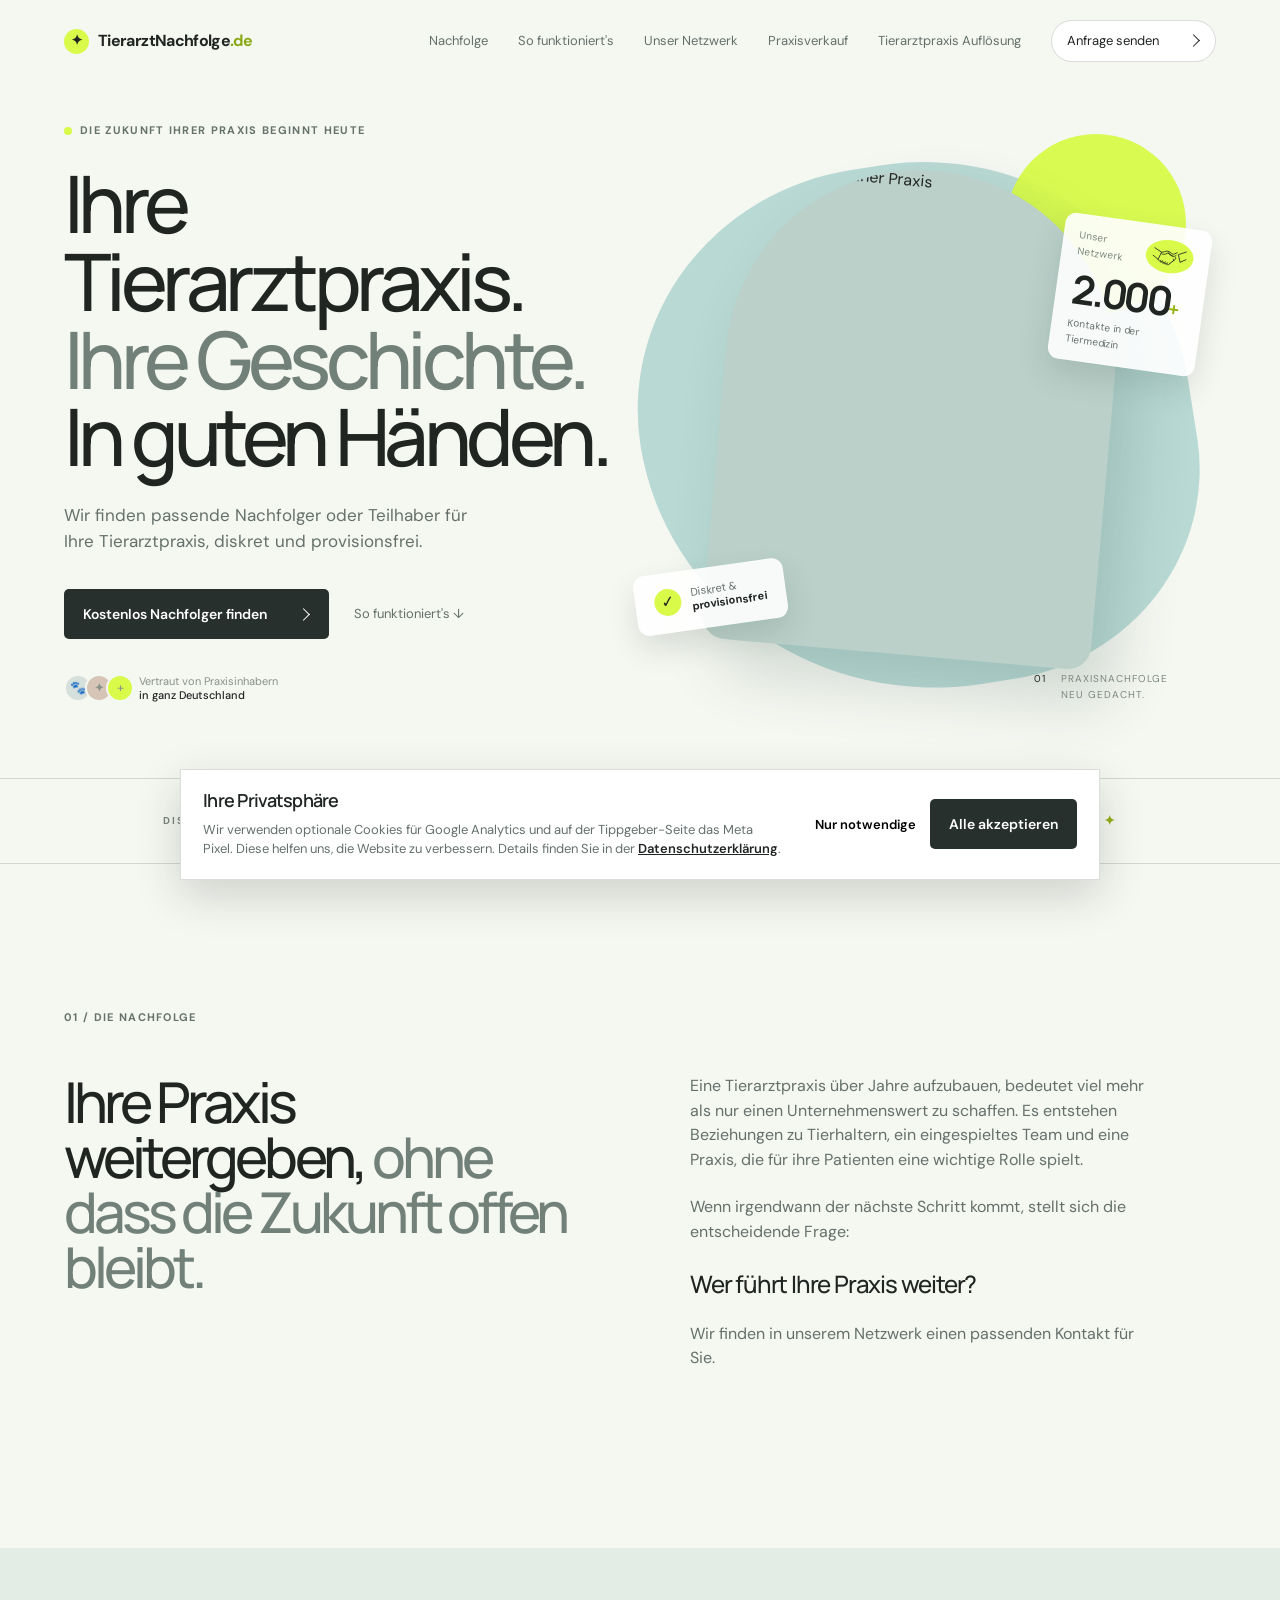
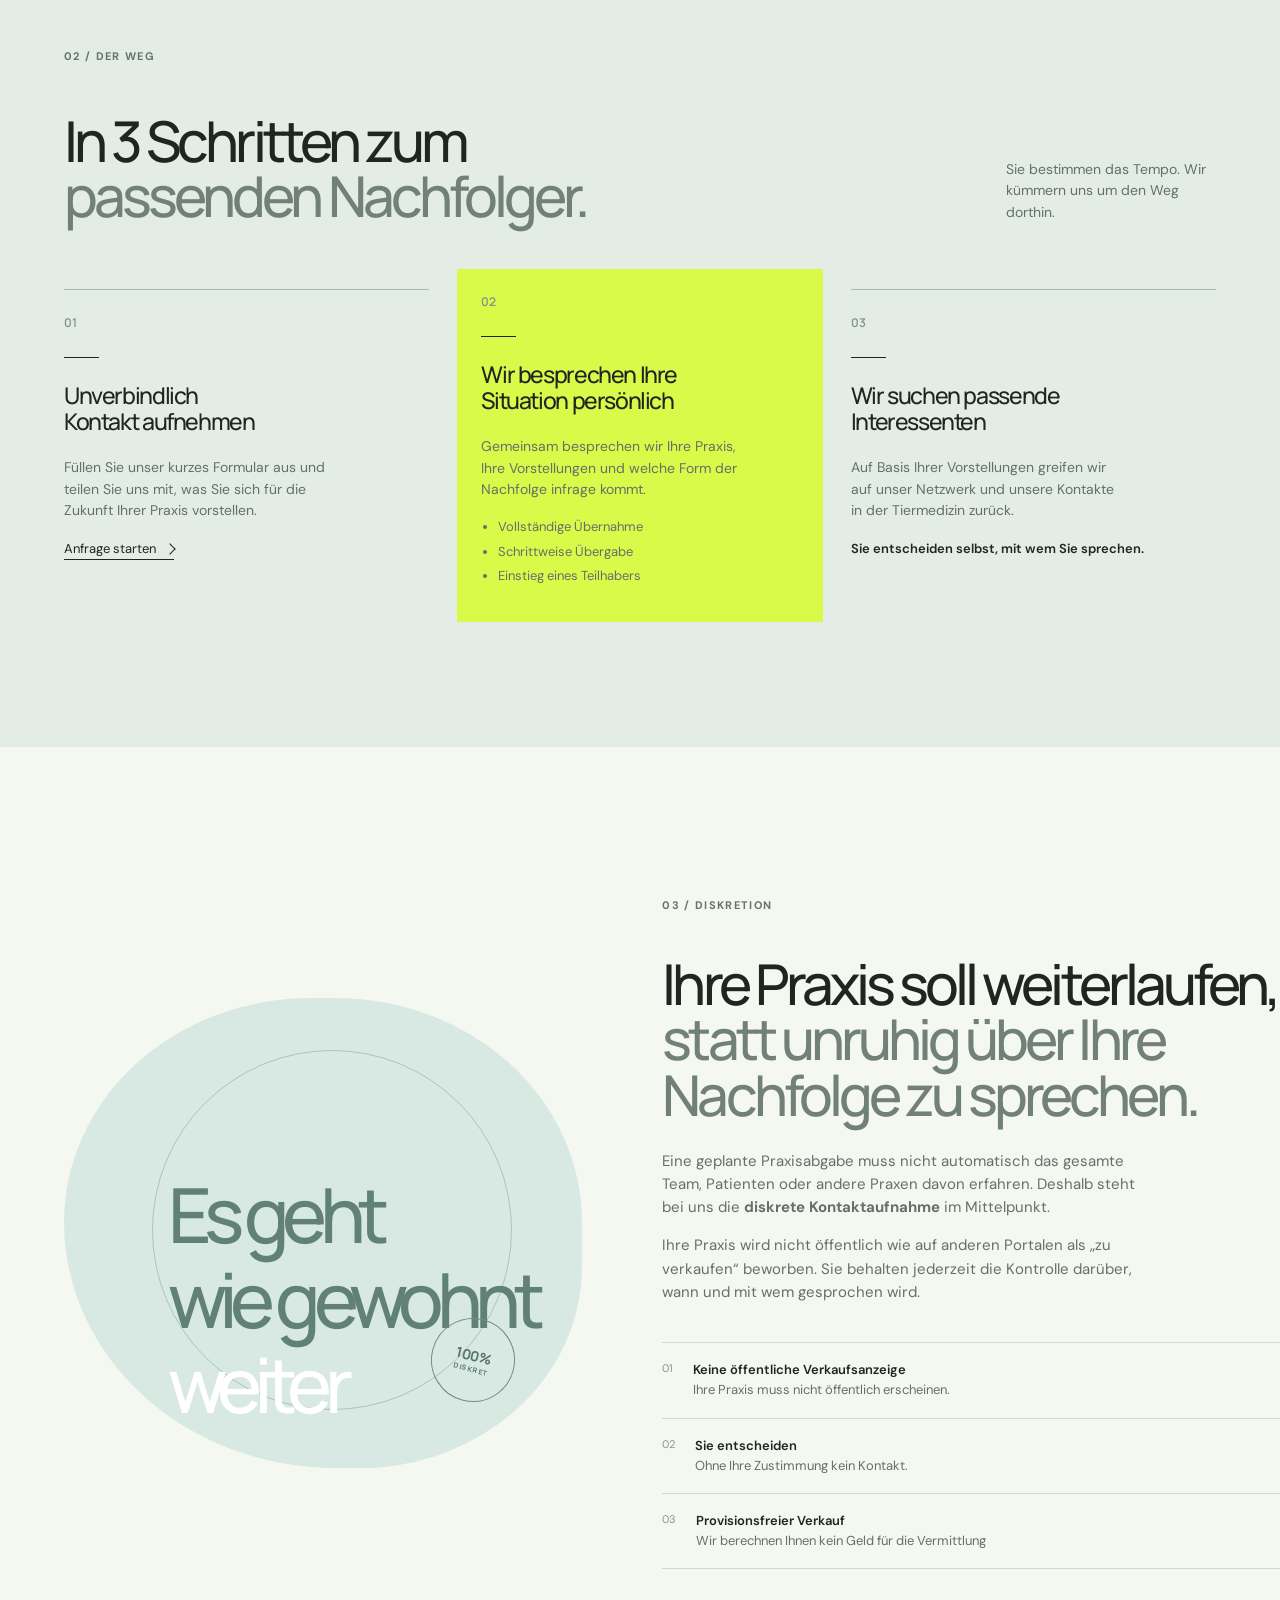
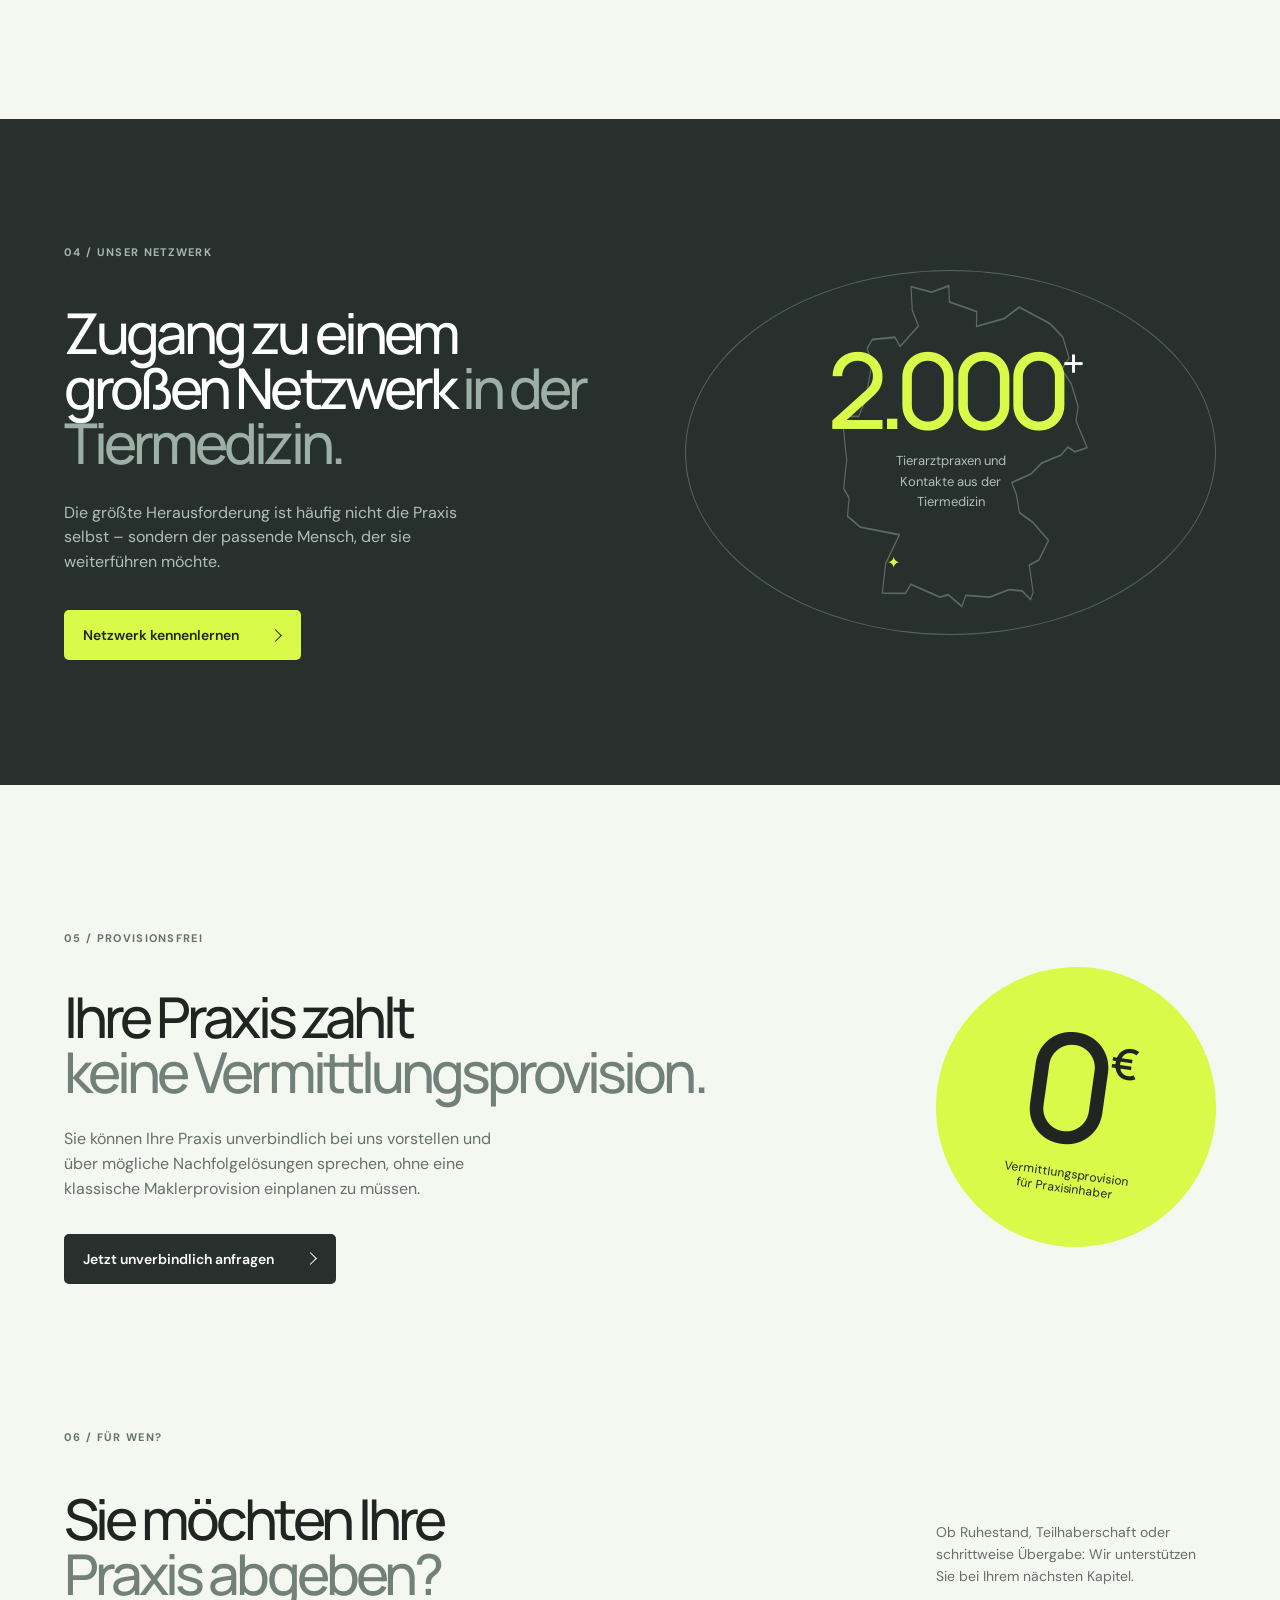
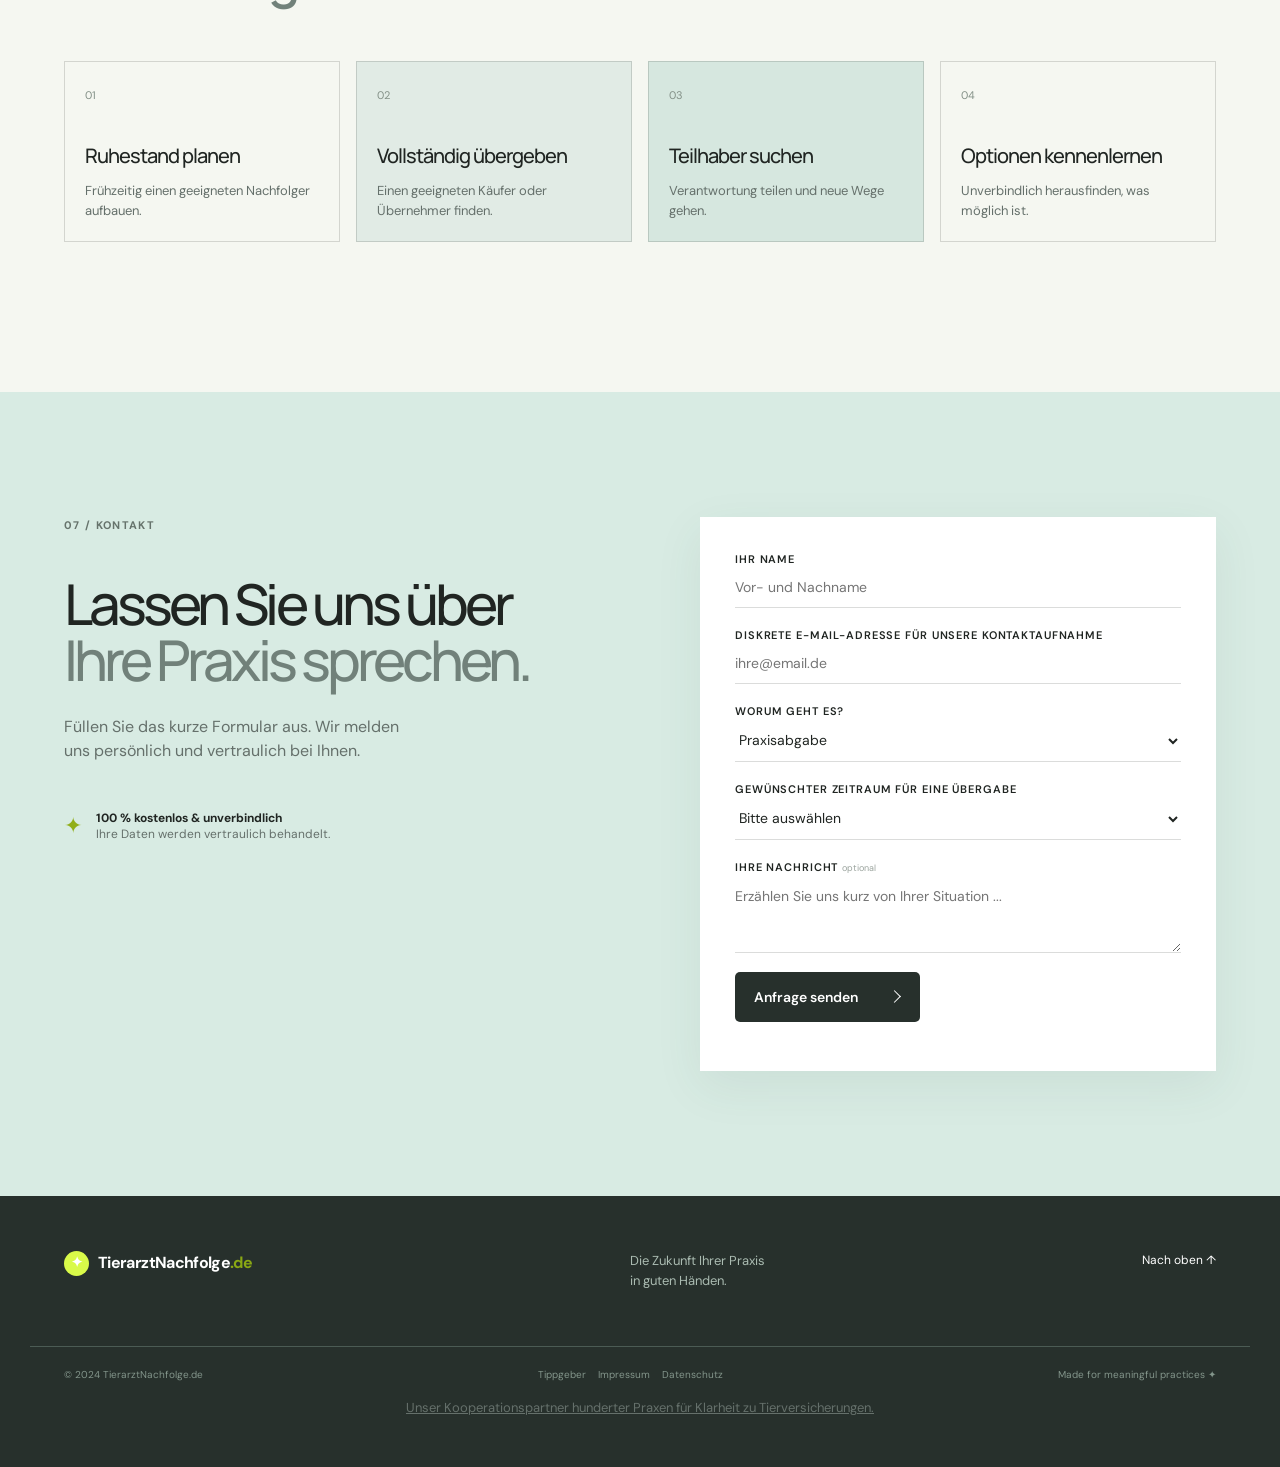
==== commit 0c5afc6d: "Passe Menü und Auflösungsseite an" ====
--- a/index.html
+++ b/index.html
@@ -3,8 +3,8 @@
   <head>
     <meta charset="UTF-8" />
     <meta name="viewport" content="width=device-width, initial-scale=1.0" />
-    <link rel="icon" type="image/png" href="assets/favicon.png" />
-    <link rel="apple-touch-icon" href="assets/favicon.png" />
+    <link rel="icon" type="image/png" href="assets/logo%20tierarztnachfolge.de.png" />
+    <link rel="apple-touch-icon" href="assets/logo%20tierarztnachfolge.de.png" />
     <title>Tierarztpraxis abgeben &amp; Nachfolger finden | TierarztNachfolge.de</title>
     <meta name="description" content="Sie möchten Ihre Tierarztpraxis abgeben oder einen Nachfolger finden? TierarztNachfolge.de unterstützt Praxisinhaber diskret und provisionsfrei." />
     <link rel="preconnect" href="https://fonts.googleapis.com" />
@@ -17,7 +17,7 @@
       <a class="logo" href="#top" aria-label="TierarztNachfolge.de Startseite"><span class="logo-mark">✦</span><span>TierarztNachfolge<span class="logo-dot">.de</span></span></a>
       <button class="menu-toggle" aria-label="Menü öffnen" aria-expanded="false"><span></span><span></span></button>
       <nav class="main-nav">
-        <a href="/tierarztpraxis-aufloesung/">Nachfolge</a><a href="#ablauf">So funktioniert's</a><a href="#netzwerk">Unser Netzwerk</a><a href="/praxisverkauf/">Praxisverkauf</a>
+        <a href="#nachfolge">Nachfolge</a><a href="#ablauf">So funktioniert's</a><a href="#netzwerk">Unser Netzwerk</a><a href="/praxisverkauf/">Praxisverkauf</a><a href="/tierarztpraxis-aufloesung/">Tierarztpraxis Auflösung</a>
         <a class="nav-cta" href="#kontakt">Anfrage senden <span class="button-arrow" aria-hidden="true"></span></a>
       </nav>
     </header>
--- a/styles.css
+++ b/styles.css
@@ -26,6 +26,17 @@
   .ticker-group{min-width:100vw;justify-content:flex-start;padding-left:21px;padding-right:21px;gap:16px}
   .ticker-inner>.ticker-group + .ticker-group{display:flex}
 }
+
+.cookie-consent{position:fixed;z-index:20;left:20px;right:20px;bottom:20px;display:flex;align-items:center;justify-content:space-between;gap:28px;max-width:920px;margin:auto;padding:20px 22px;background:#fff;border:1px solid var(--line);box-shadow:0 15px 45px rgba(32,37,34,.18)}
+.cookie-consent[hidden]{display:none}
+.cookie-consent strong{font:600 18px/1.1 Manrope,sans-serif;letter-spacing:-.04em}
+.cookie-consent p{max-width:650px;margin:7px 0 0;color:var(--muted);font-size:13px;line-height:1.45}
+.cookie-consent a,.cookie-settings-link{color:var(--ink);font-weight:600}
+.cookie-consent-actions{display:flex;flex-shrink:0;align-items:center;gap:10px}
+.cookie-consent-actions button{white-space:nowrap}
+.cookie-reject,.cookie-settings-link{border:0;background:none;padding:10px 4px;cursor:pointer;font:600 13px 'DM Sans'}
+.cookie-settings-link{text-decoration:underline}
+@media(max-width:650px){.cookie-consent{left:12px;right:12px;bottom:12px;display:block;padding:18px}.cookie-consent-actions{justify-content:flex-end;margin-top:14px}.cookie-consent-actions .button{padding:11px 14px}}
 
 @keyframes ticker-scroll{from{transform:translateX(0)}to{transform:translateX(calc(-50%))}}
 
@@ -127,3 +138,49 @@
 @media(max-width:800px){.sale-hero{display:flex;flex-direction:column;align-items:stretch;gap:45px;padding-top:55px;padding-bottom:70px}.sale-hero h1{font-size:51px}.sale-hero-visual{min-height:330px}.sale-intro,.sale-section{padding-top:85px;padding-bottom:85px}.sale-intro-grid,.sale-two-col{grid-template-columns:1fr;gap:38px}.sale-intro .sale-photo-placeholder{height:300px}.sale-options{grid-template-columns:1fr 1fr}.sale-process{grid-template-columns:1fr 1fr}.sale-start{grid-template-columns:1fr;gap:10px}.sale-faq{grid-template-columns:1fr}.sale-faq details:last-child{border-bottom:0}.sale-photo-placeholder.tall{height:280px}.sale-final{padding:80px 0 85px}}
 @media(max-width:420px){.sale-hero h1{font-size:44px}.sale-hero .hero-lead{font-size:17px}.sale-options,.sale-process{grid-template-columns:1fr}.sale-callout{padding:35px 25px}.sale-zero strong{font-size:105px}.sale-final h2{font-size:40px}}
 .sale-zero strong{color:#fff}
+
+/* Praxis verkaufen / Praxiswert page */
+.value-page{background:var(--paper)}
+.value-page h1,.value-page h2,.value-page h3{font-weight:500}
+.value-hero{padding-top:78px;padding-bottom:92px;display:grid;grid-template-columns:minmax(0,1.08fr) minmax(300px,.92fr);gap:70px;align-items:center}
+.value-hero h1{max-width:780px;font-size:clamp(48px,6vw,80px);margin:22px 0 30px}
+.value-hero .hero-lead{max-width:650px;font-size:18px}
+.value-hero-card{min-height:390px;background:var(--dark);color:#fff;padding:35px;display:flex;flex-direction:column;justify-content:space-between;position:relative;overflow:hidden;transform:rotate(1.5deg)}
+.value-hero-card:before{content:'';position:absolute;width:330px;height:330px;border:1px solid rgba(217,250,73,.35);border-radius:50%;right:-115px;top:-100px}
+.value-card-label,.value-callout>span{position:relative;color:var(--blue);font-size:11px;text-transform:uppercase;letter-spacing:.12em;font-weight:700}
+.value-hero-card strong{position:relative;font:500 clamp(43px,4.3vw,65px)/.95 Manrope,sans-serif;letter-spacing:-.08em;color:var(--lime)}
+.value-hero-card em{font-style:normal;color:#fff}
+.value-hero-card p{position:relative;max-width:250px;color:#d2ddd7;margin:0}
+.value-card-mark{position:absolute;right:24px;bottom:7px;color:var(--lime);font-size:90px;line-height:1}
+.value-intro{padding-top:110px;padding-bottom:115px}.value-intro-grid{display:grid;grid-template-columns:1fr 1fr;gap:90px;margin-top:32px}.value-intro h2,.value-section h2,.value-factors h2,.value-final h2{font-size:clamp(37px,4vw,58px);margin-bottom:25px}.value-intro p,.value-section p,.value-factors .section-intro{max-width:700px;color:var(--muted);line-height:1.75}.value-highlight{border-left:3px solid var(--lime);padding:5px 0 5px 24px;color:var(--ink)!important;font-weight:700}
+.value-factors{padding:105px 0;background:#e9eee7}.value-factors> .section-shell>h2{max-width:800px}.section-intro{margin-bottom:0}.factor-grid{display:grid;grid-template-columns:repeat(3,1fr);gap:16px;margin-top:45px}.factor-card{background:#fff;padding:27px 23px;min-height:290px;border-top:3px solid var(--lime)}.factor-card span,.model-list span,.numbered-note>span{font-size:11px;letter-spacing:.12em;font-weight:700;color:#829187}.factor-card h3{font:600 22px/1.1 Manrope,sans-serif;letter-spacing:-.05em;margin:24px 0 12px}.factor-card p,.factor-card li{font-size:14px;line-height:1.55}.factor-card p{margin-bottom:13px}.factor-card ul{padding-left:17px;color:var(--muted);margin:0 0 18px}.factor-card strong{font-size:14px;line-height:1.45}.factor-featured{grid-row:span 2}.factor-dark{background:var(--dark);color:#fff}.factor-dark span{color:var(--blue)}.factor-dark p{color:#d2ddd7}.factor-dark strong{display:block;color:var(--lime);margin-top:25px}
+.value-section{padding-top:105px;padding-bottom:105px}.value-muted{background:#e9eee7}.value-two-col{display:grid;grid-template-columns:1fr 1fr;gap:80px;align-items:start}.value-callout{background:var(--dark);color:#fff;padding:42px 38px;transform:rotate(1deg)}.value-callout strong{display:block;color:var(--lime);font:500 clamp(31px,3.3vw,48px)/.98 Manrope,sans-serif;letter-spacing:-.07em;margin:35px 0}.value-callout p{color:#d2ddd7;margin:0}.model-list{display:grid;gap:13px}.model-list article{background:#fff;padding:23px 22px;border-left:3px solid var(--lime)}.model-list h3{font:600 21px/1.1 Manrope,sans-serif;letter-spacing:-.05em;margin:15px 0 8px}.model-list p{font-size:14px;line-height:1.55;margin:0}.value-start{display:grid;grid-template-columns:1fr 1fr;gap:60px;margin-top:8px}.numbered-note{padding:25px 28px;background:#fff;border:1px solid var(--line)}.numbered-note p{margin:18px 0 0}.zero-card{display:flex;align-items:center;justify-content:center;flex-wrap:wrap;align-content:center;background:var(--dark);min-height:270px;color:var(--lime)}.zero-card strong{font:500 130px/.8 Manrope,sans-serif;letter-spacing:-.1em}.zero-card span{font-size:42px;font-weight:600;margin:19px 0 0 10px}.zero-card p{width:100%;text-align:center;color:#d2ddd7;margin:23px 0 0}.value-final{background:var(--lime);padding:95px 0 100px;text-align:center}.value-final h2{max-width:750px;margin:15px auto 20px}.value-final p{max-width:620px;margin:0 auto 28px}.value-final .button{margin-bottom:10px}
+@media(max-width:800px){.value-hero{display:flex;flex-direction:column;align-items:stretch;gap:45px;padding-top:55px;padding-bottom:70px}.value-hero h1{font-size:51px}.value-hero-card{min-height:310px}.value-intro,.value-section{padding-top:85px;padding-bottom:85px}.value-intro-grid,.value-two-col,.value-start{grid-template-columns:1fr;gap:38px}.value-factors{padding:85px 0}.factor-grid{grid-template-columns:1fr 1fr}.factor-featured{grid-row:auto}.value-callout{padding:35px 28px}.zero-card{min-height:230px}.value-final{padding:80px 0 85px}}
+@media(max-width:420px){.value-hero h1{font-size:44px}.value-hero .hero-lead{font-size:17px}.factor-grid{grid-template-columns:1fr}.value-callout{padding:35px 25px}.zero-card strong{font-size:105px}.value-final h2{font-size:40px}}
+
+/* Put the referral form beside the opening message so the reward is visible at first glance. */
+.referral-hero{grid-template-columns:minmax(0,.9fr) minmax(390px,1.1fr);align-items:start;min-height:0;padding-top:35px;padding-bottom:80px;gap:55px}
+.referral-hero-copy{padding-top:0}
+.referral-hero-form{background:#fff;border-top:4px solid var(--lime);padding:25px 30px 30px;box-shadow:0 18px 45px rgba(32,37,34,.1)}
+.referral-hero-form h2{font-size:clamp(36px,3.5vw,52px);margin:10px 0 13px}
+.referral-hero-form h2 em{color:#71817a;font-style:normal}
+.hero-form-intro{color:var(--muted);font-size:14px;margin-bottom:20px}
+.hero-form-prize{display:flex;align-items:center;gap:14px;background:var(--dark);color:#fff;padding:14px 17px;margin-bottom:24px}
+.hero-form-prize strong{color:var(--lime);font:500 38px/.9 Manrope,sans-serif;letter-spacing:-.08em;white-space:nowrap}
+.hero-form-prize span{color:#d2ddd7;font-size:12px;line-height:1.3}
+.referral-hero-form form{display:grid;gap:12px}
+.referral-hero-form form label{display:block;font-size:12px;font-weight:600}
+.referral-hero-form input,.referral-hero-form textarea{width:100%;margin-top:4px;padding:10px 11px;border:1px solid var(--line);border-radius:2px;background:#fbfcf8;color:var(--ink);font:400 13px 'DM Sans'}
+.referral-hero-form textarea{resize:vertical;min-height:75px}
+.referral-hero-form input:focus,.referral-hero-form textarea:focus{outline:2px solid var(--lime);outline-offset:1px}
+.referral-hero-form .form-two-col{display:grid;grid-template-columns:1fr 1fr;gap:12px}
+.referral-hero-form .form-hint{font-size:11px;color:var(--muted);line-height:1.4;margin:0}
+.referral-hero-form .button{justify-content:center;width:100%;padding:13px 16px}
+
+@media(max-width:800px){
+  .referral-hero{gap:40px;padding-top:35px;padding-bottom:65px}
+  .referral-hero-copy{padding-top:0}
+  .referral-hero-form{padding:22px 21px 25px}
+  .referral-hero-form .form-two-col{grid-template-columns:1fr}
+  .hero-form-prize strong{font-size:34px}
+}
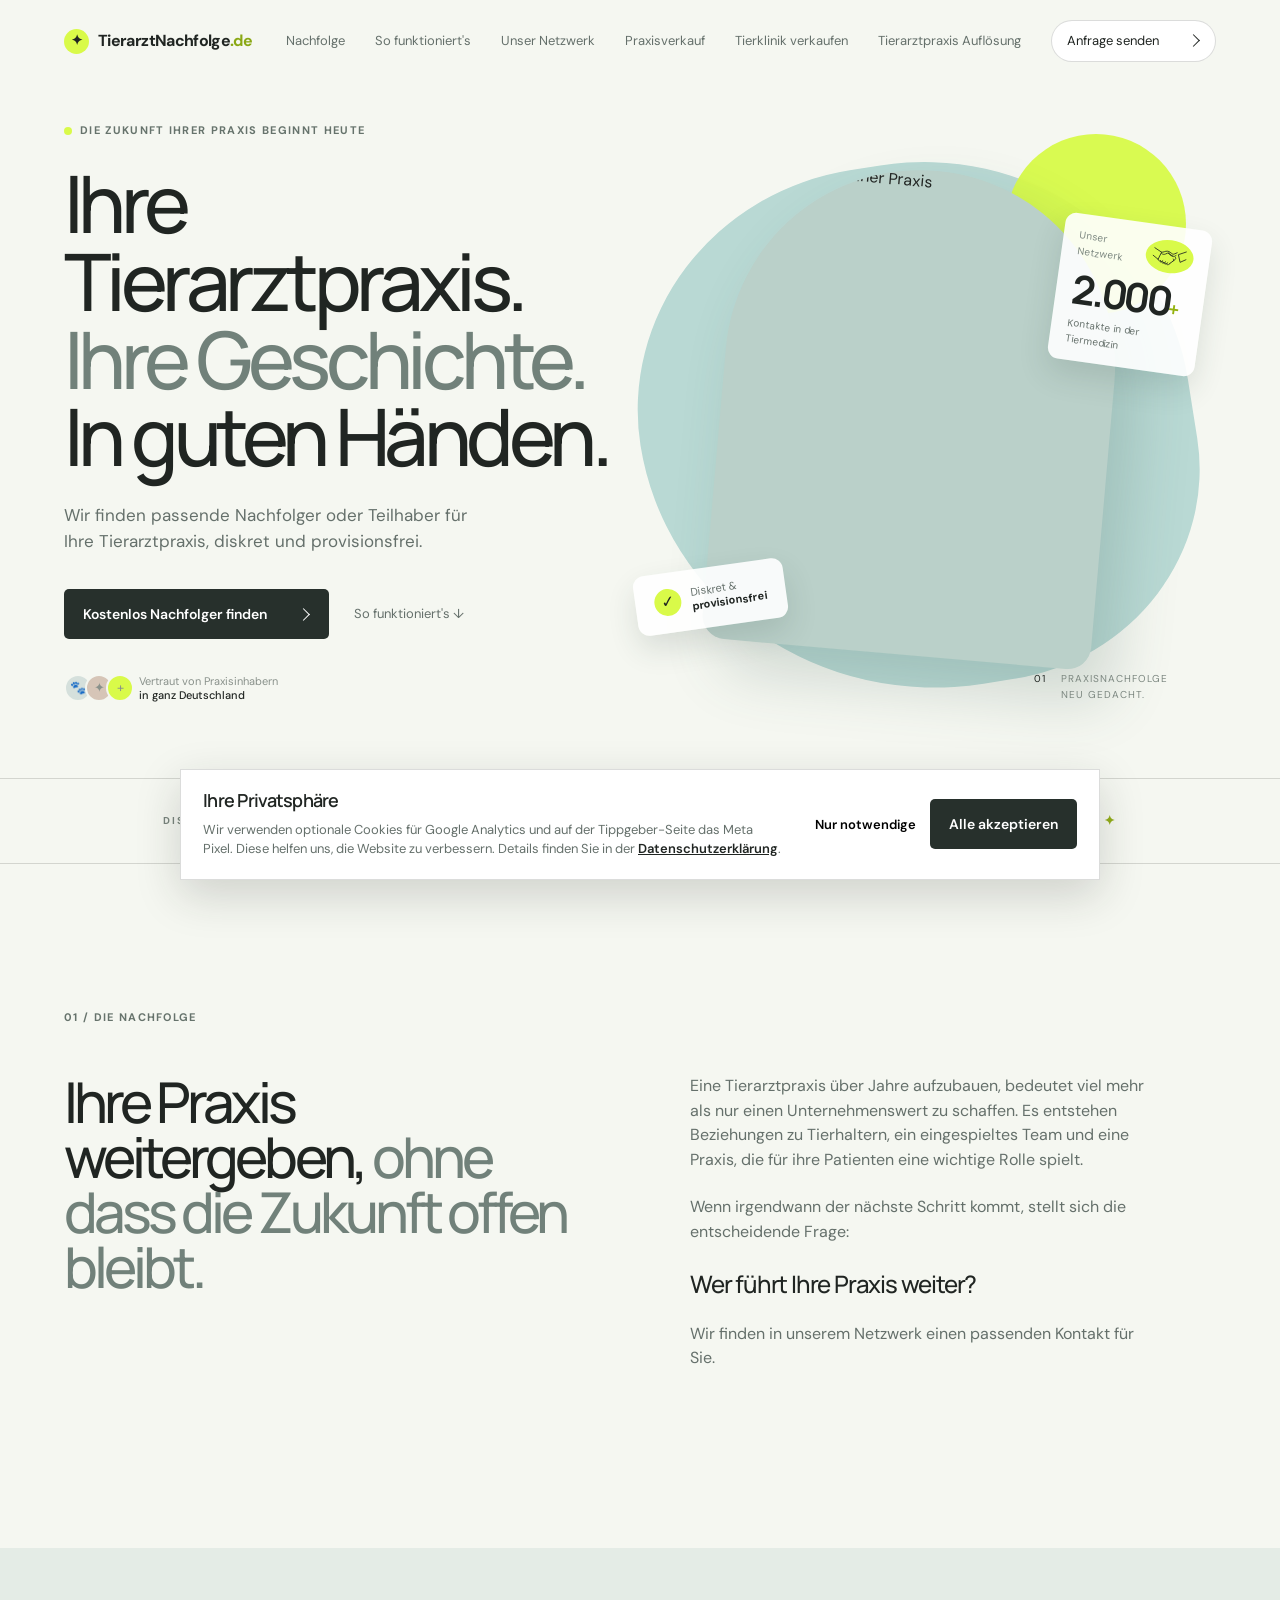
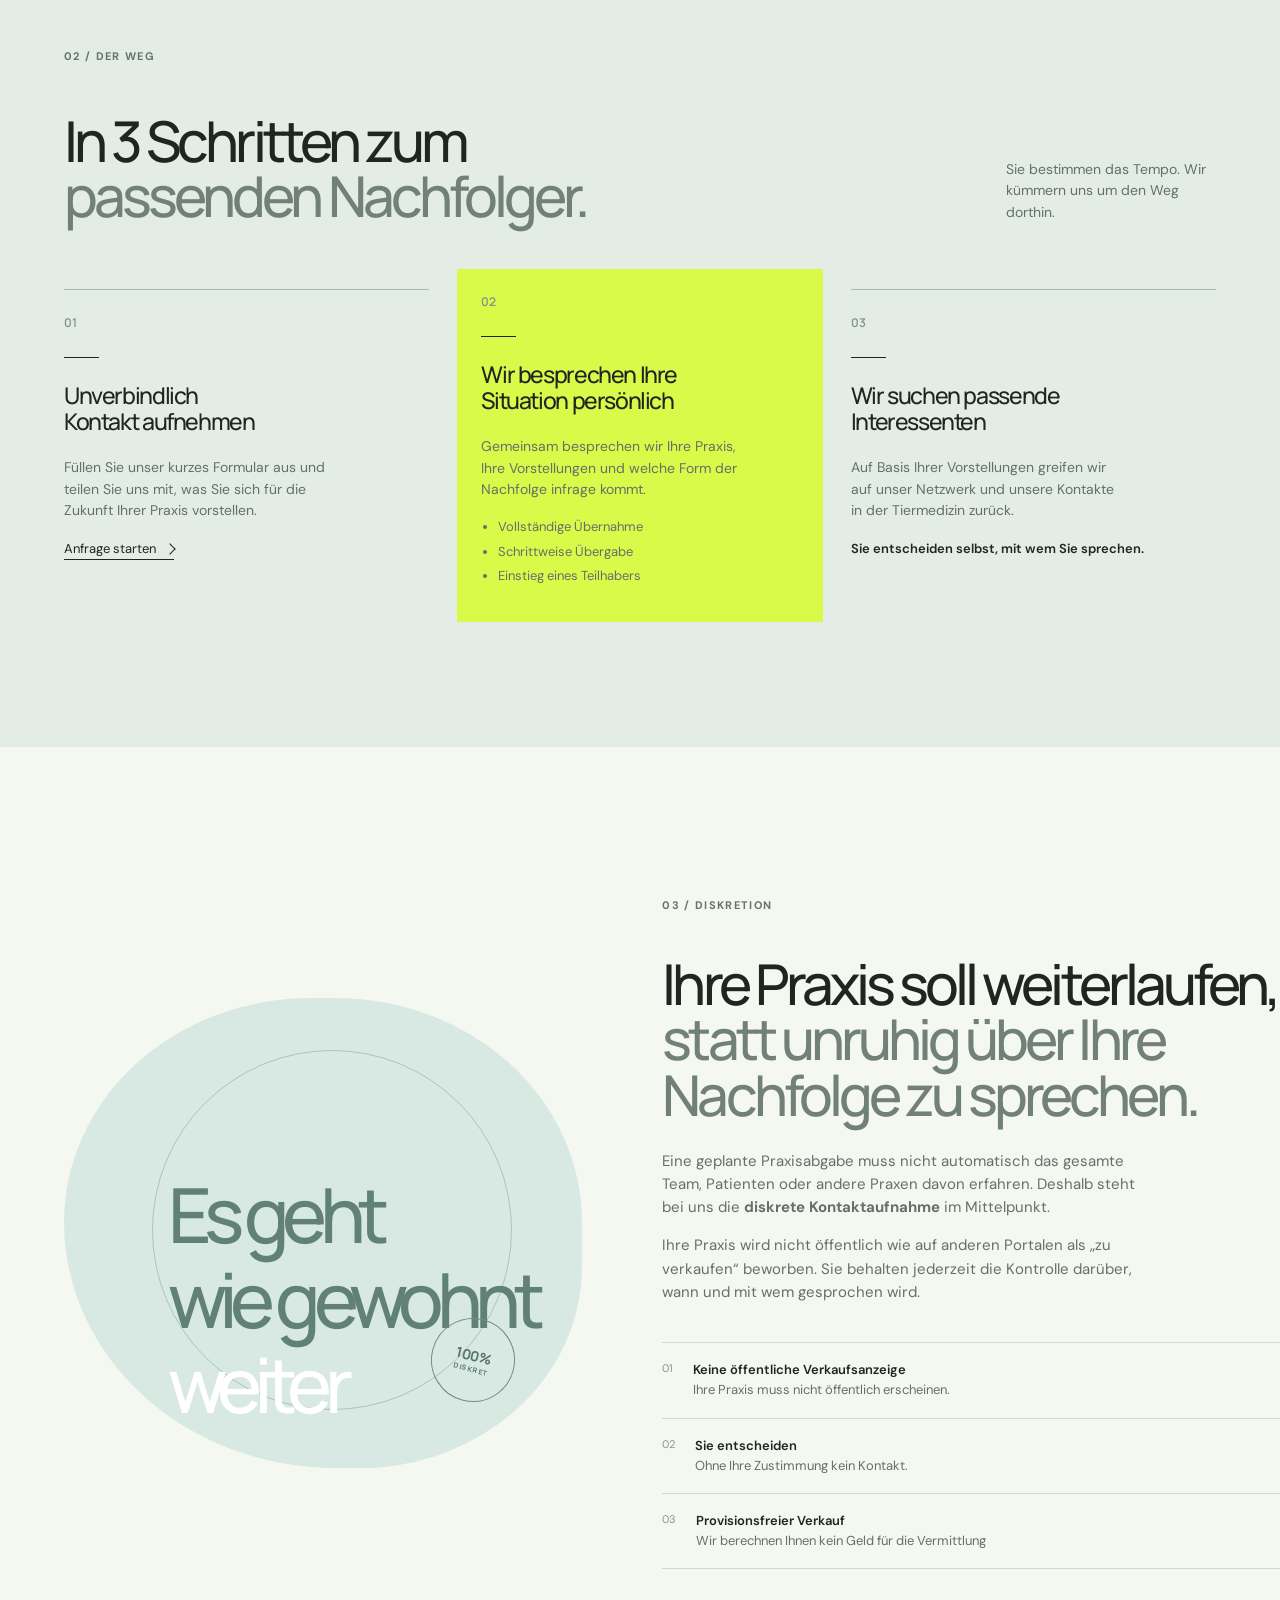
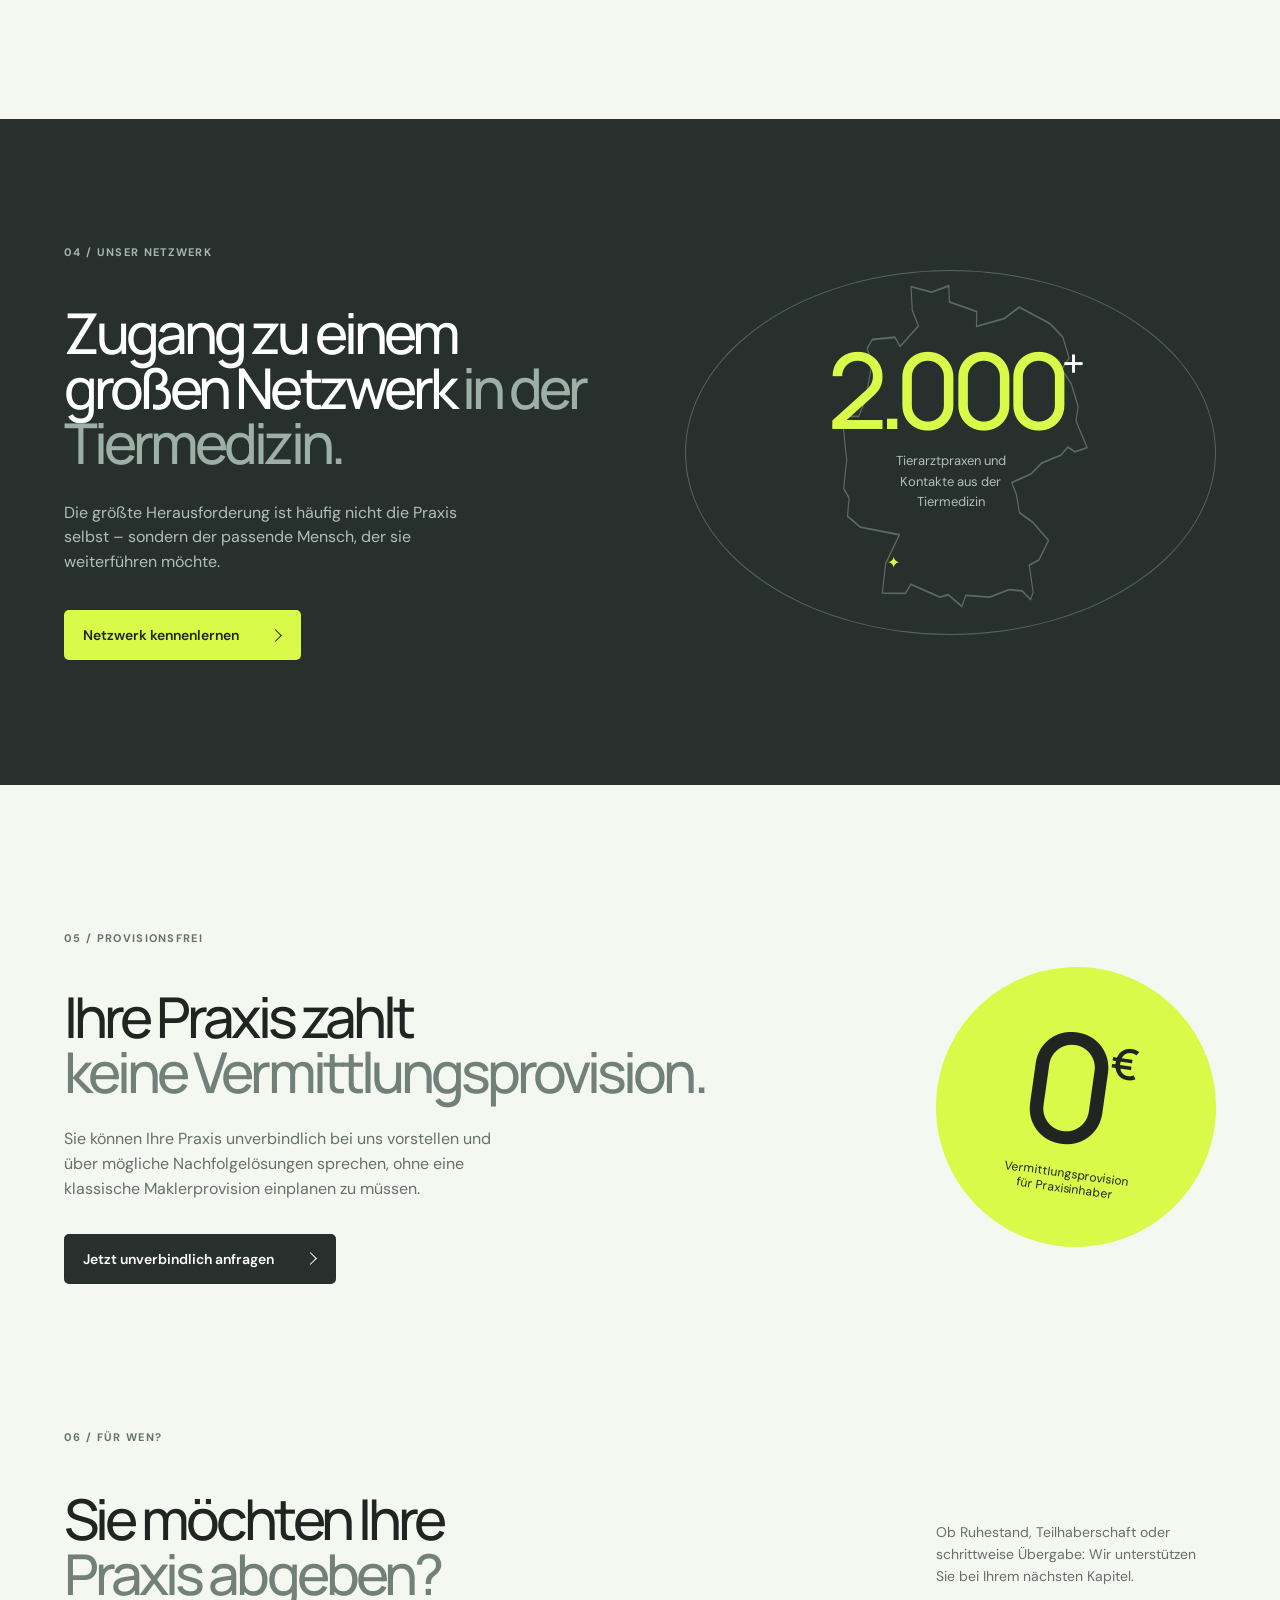
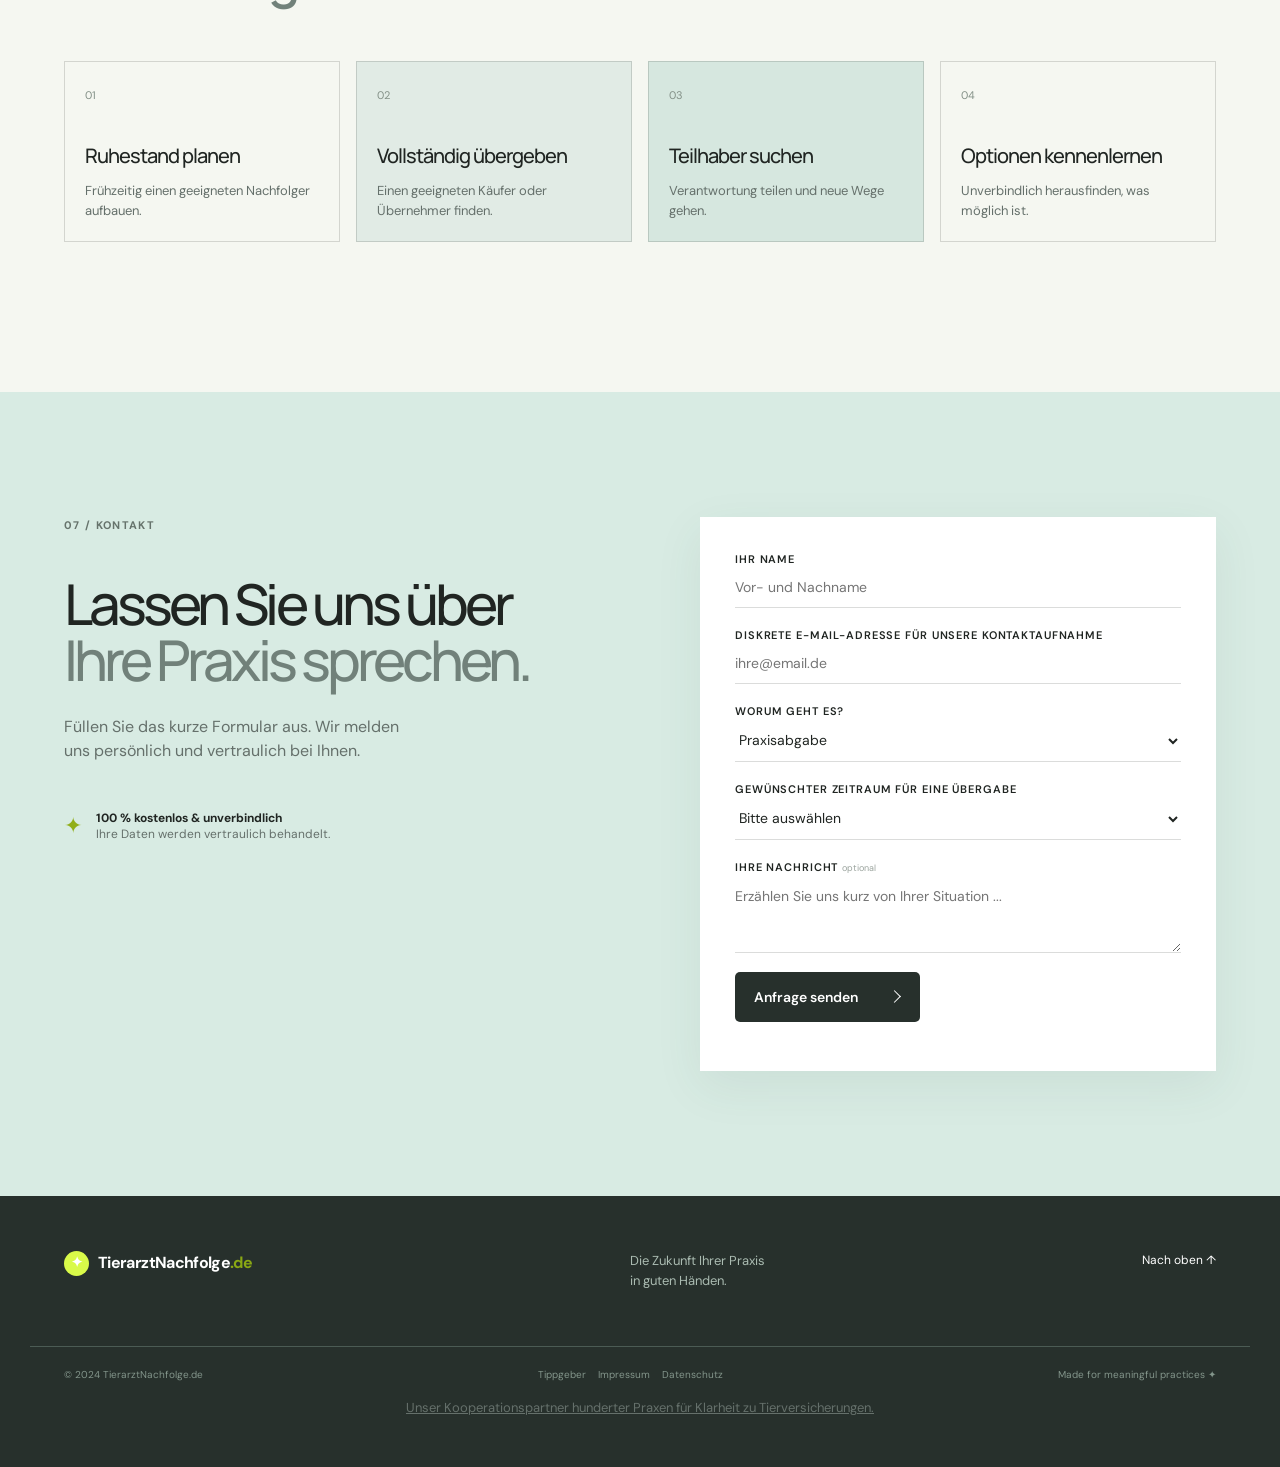
==== commit 314dea8c: "Add Tierklinik sales page" ====
--- a/index.html
+++ b/index.html
@@ -17,7 +17,7 @@
       <a class="logo" href="#top" aria-label="TierarztNachfolge.de Startseite"><span class="logo-mark">✦</span><span>TierarztNachfolge<span class="logo-dot">.de</span></span></a>
       <button class="menu-toggle" aria-label="Menü öffnen" aria-expanded="false"><span></span><span></span></button>
       <nav class="main-nav">
-        <a href="#nachfolge">Nachfolge</a><a href="#ablauf">So funktioniert's</a><a href="#netzwerk">Unser Netzwerk</a><a href="/praxisverkauf/">Praxisverkauf</a><a href="/tierarztpraxis-aufloesung/">Tierarztpraxis Auflösung</a>
+        <a href="#nachfolge">Nachfolge</a><a href="#ablauf">So funktioniert's</a><a href="#netzwerk">Unser Netzwerk</a><a href="/praxisverkauf/">Praxisverkauf</a><a href="/tierklinik-verkaufen/">Tierklinik verkaufen</a><a href="/tierarztpraxis-aufloesung/">Tierarztpraxis Auflösung</a>
         <a class="nav-cta" href="#kontakt">Anfrage senden <span class="button-arrow" aria-hidden="true"></span></a>
       </nav>
     </header>
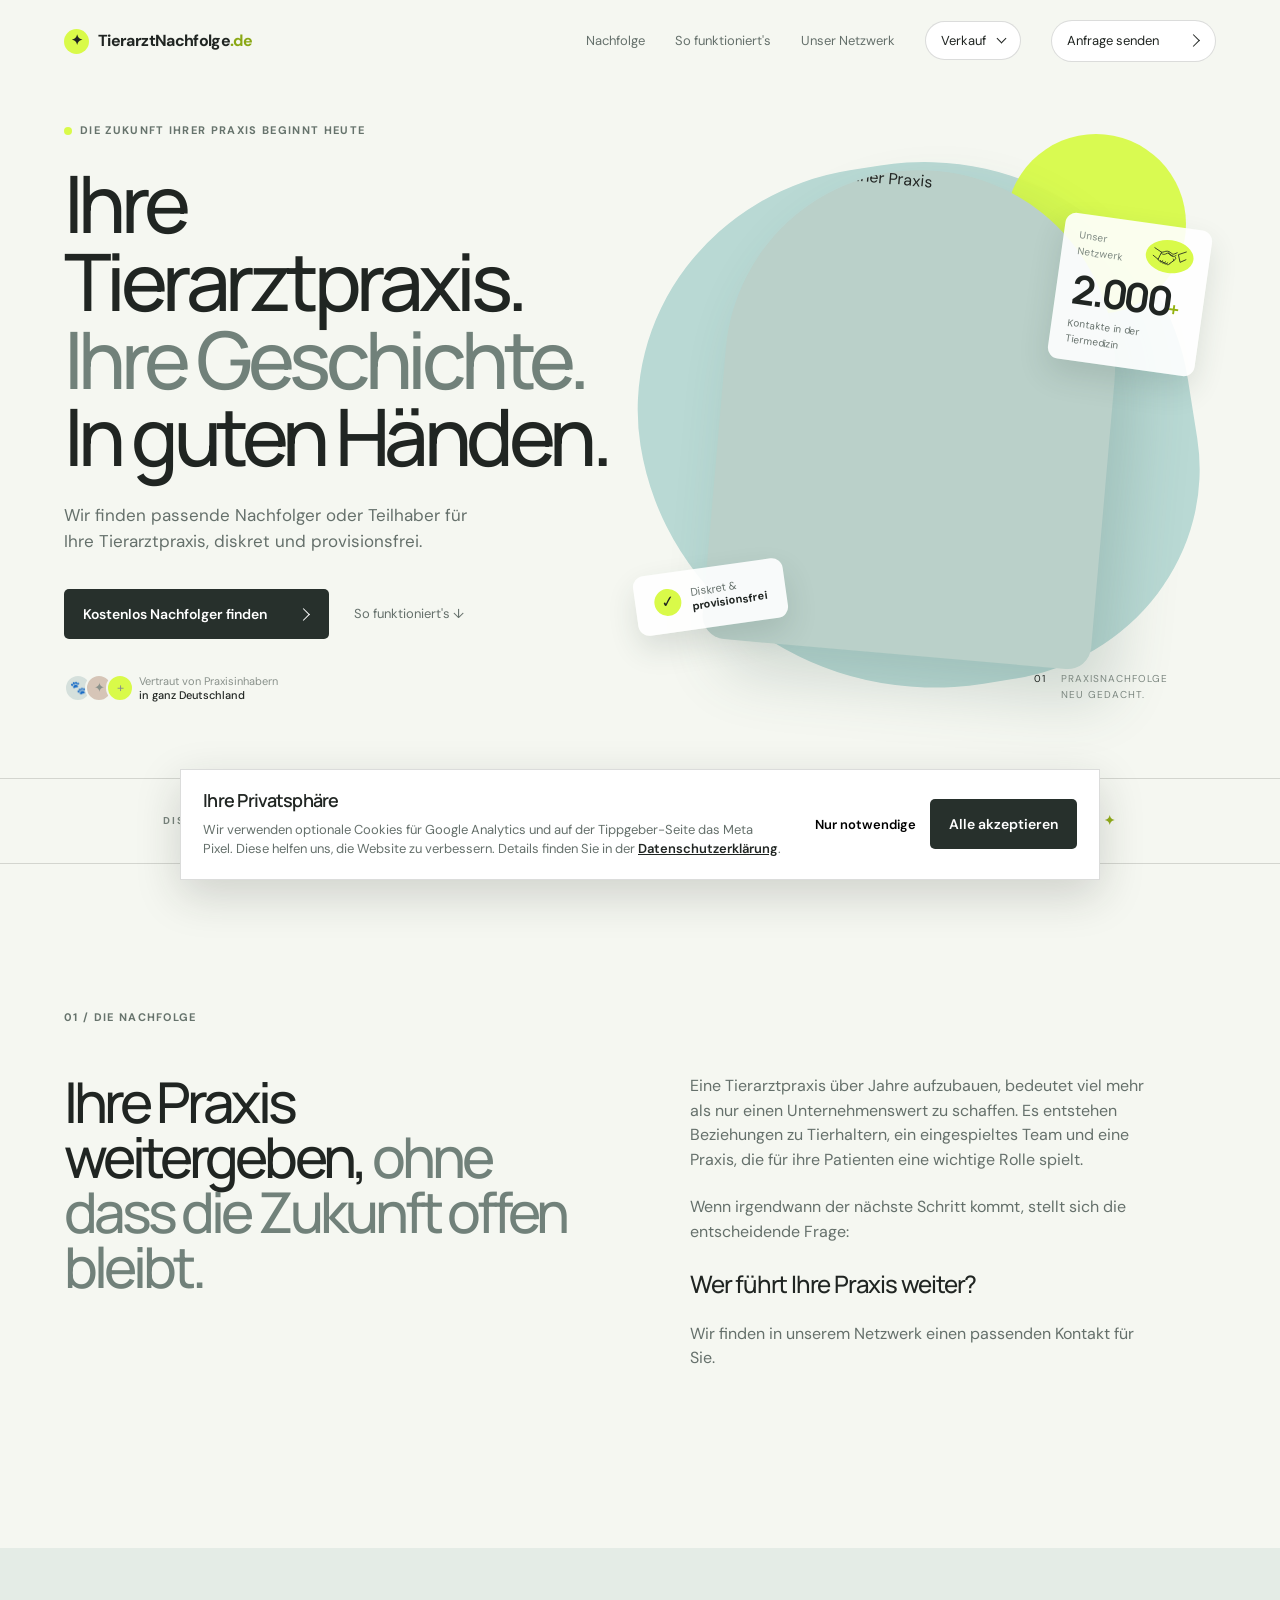
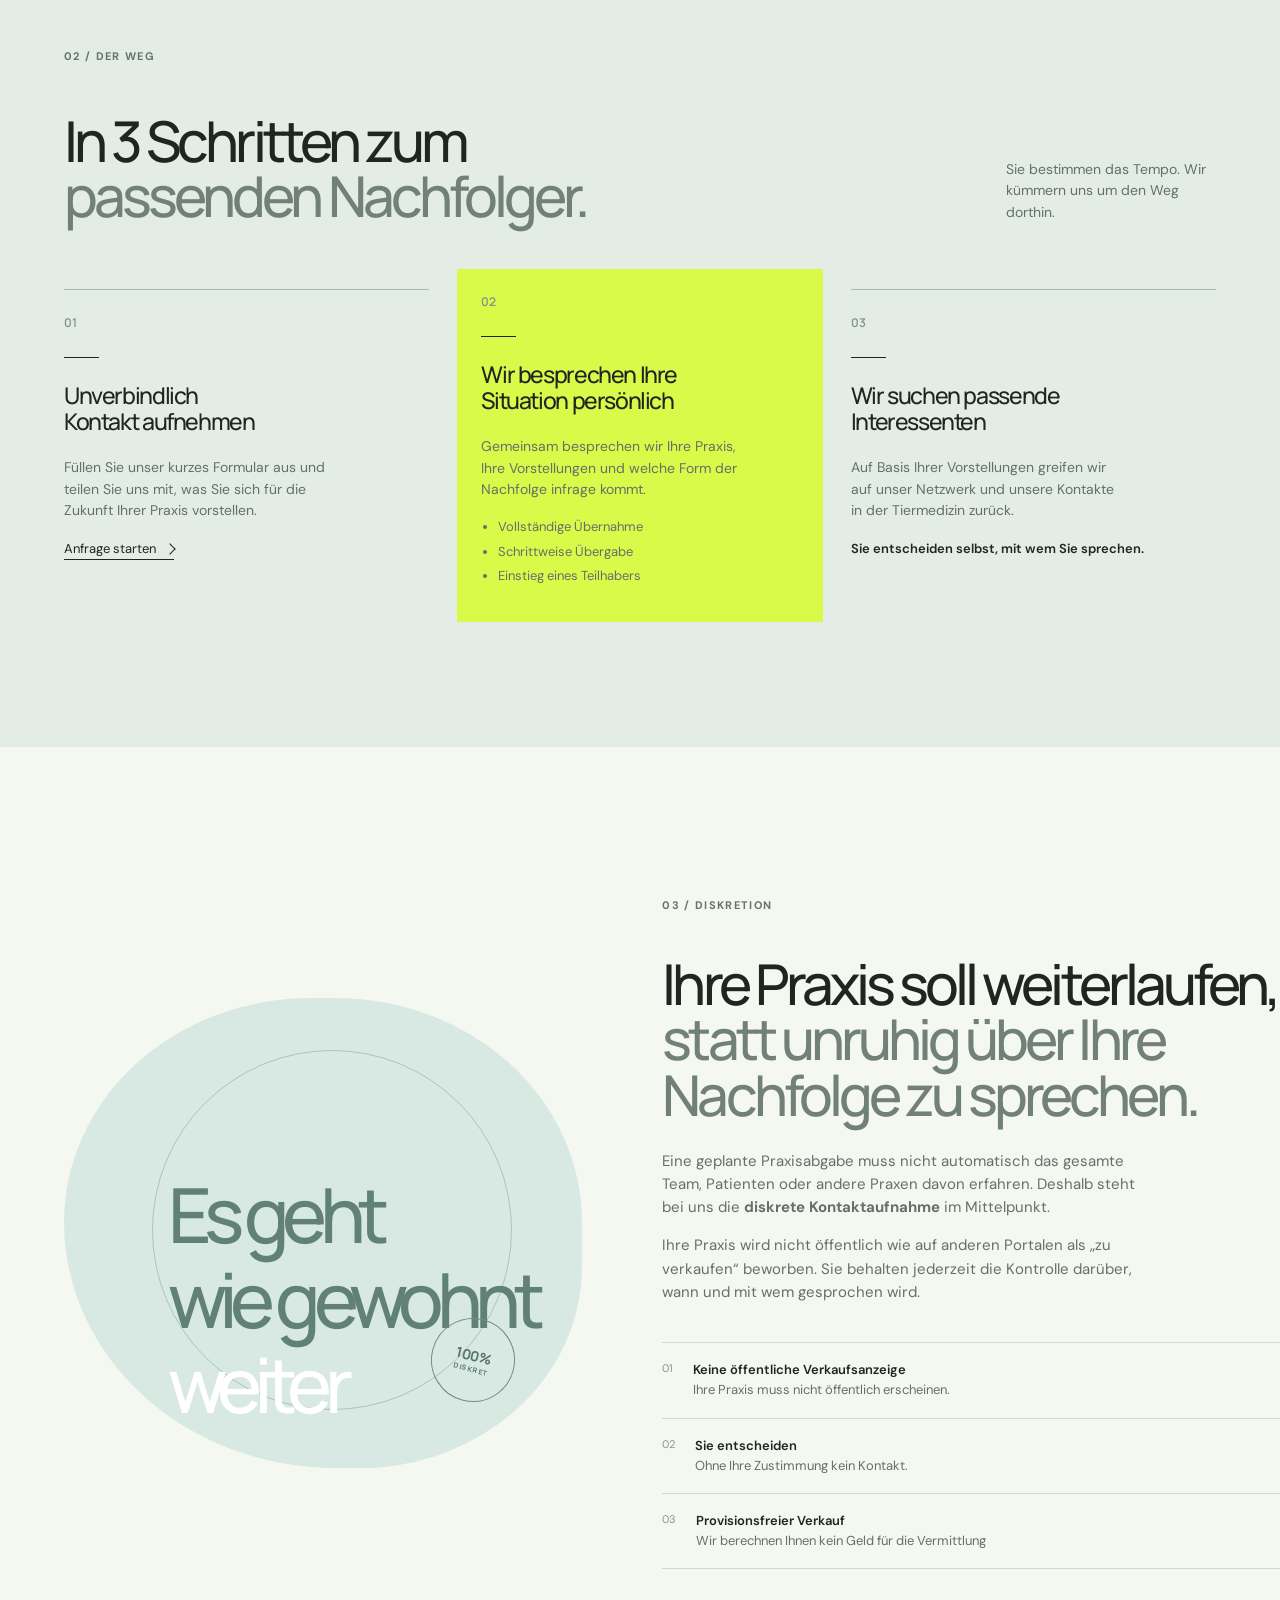
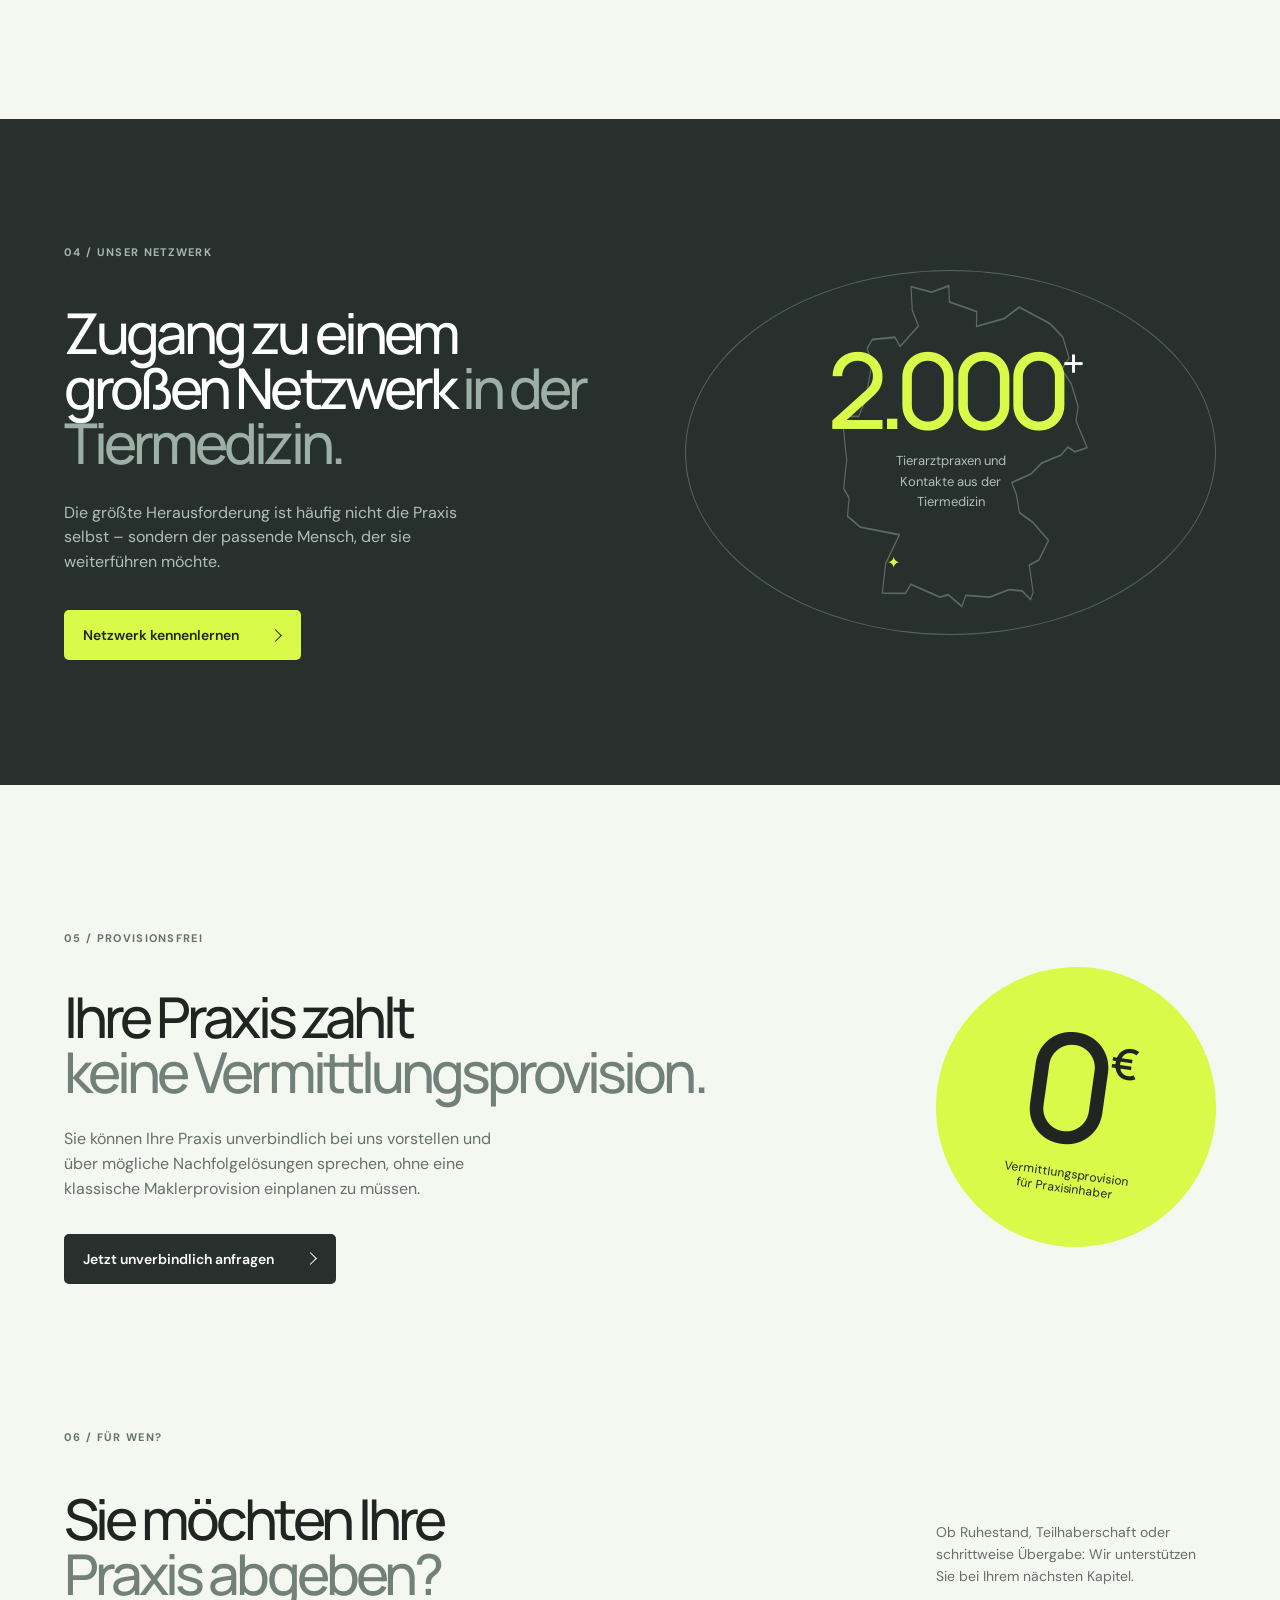
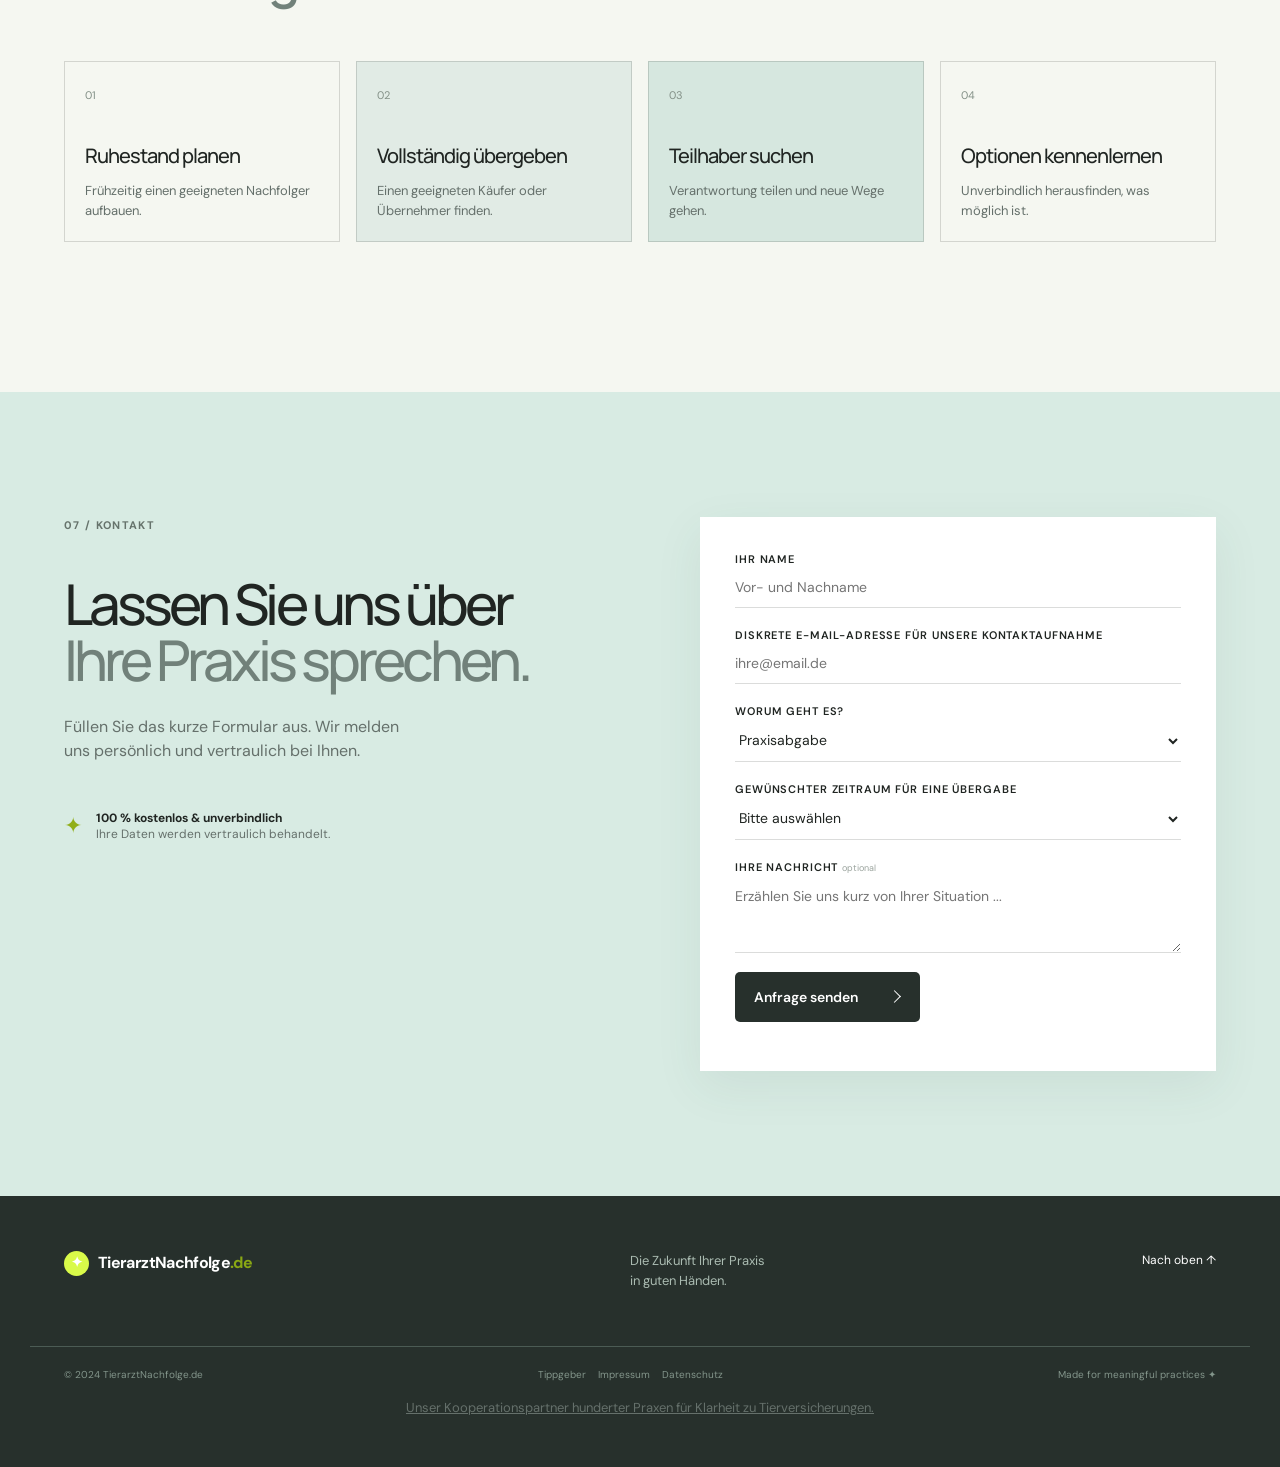
==== commit bdcf0353: "Add sales dropdown and Germany network maps" ====
--- a/index.html
+++ b/index.html
@@ -17,7 +17,11 @@
       <a class="logo" href="#top" aria-label="TierarztNachfolge.de Startseite"><span class="logo-mark">✦</span><span>TierarztNachfolge<span class="logo-dot">.de</span></span></a>
       <button class="menu-toggle" aria-label="Menü öffnen" aria-expanded="false"><span></span><span></span></button>
       <nav class="main-nav">
-        <a href="#nachfolge">Nachfolge</a><a href="#ablauf">So funktioniert's</a><a href="#netzwerk">Unser Netzwerk</a><a href="/praxisverkauf/">Praxisverkauf</a><a href="/tierklinik-verkaufen/">Tierklinik verkaufen</a><a href="/tierarztpraxis-aufloesung/">Tierarztpraxis Auflösung</a>
+        <a href="#nachfolge">Nachfolge</a><a href="#ablauf">So funktioniert's</a><a href="#netzwerk">Unser Netzwerk</a>
+        <div class="nav-dropdown">
+          <button class="nav-dropdown-toggle" type="button" aria-expanded="false" aria-haspopup="true">Verkauf <span class="dropdown-chevron" aria-hidden="true"></span></button>
+          <div class="nav-dropdown-menu"><a href="/praxisverkauf/">Praxisverkauf</a><a href="/tierklinik-verkaufen/">Tierklinik verkaufen</a><a href="/tierarztpraxis-aufloesung/">Tierarztpraxis Auflösung</a></div>
+        </div>
         <a class="nav-cta" href="#kontakt">Anfrage senden <span class="button-arrow" aria-hidden="true"></span></a>
       </nav>
     </header>
--- a/styles.css
+++ b/styles.css
@@ -25,6 +25,24 @@
   .ticker-inner{width:max-content;animation:ticker-scroll 18s linear infinite}
   .ticker-group{min-width:100vw;justify-content:flex-start;padding-left:21px;padding-right:21px;gap:16px}
   .ticker-inner>.ticker-group + .ticker-group{display:flex}
+}
+
+/* Sales links grouped in a compact navigation dropdown. */
+.nav-dropdown{position:relative}
+.nav-dropdown-toggle{display:inline-flex;align-items:center;gap:12px;padding:10px 15px;border:1px solid var(--line);border-radius:30px;background:#fff;color:var(--ink);font:400 13px 'DM Sans';cursor:pointer}
+.nav-dropdown-toggle:hover{color:var(--ink)}
+.dropdown-chevron{width:7px;height:7px;border-right:1px solid currentColor;border-bottom:1px solid currentColor;transform:rotate(45deg);margin-top:-4px;transition:transform .2s ease}
+.nav-dropdown.open .dropdown-chevron{transform:rotate(225deg);margin-top:4px}
+.nav-dropdown-menu{position:absolute;z-index:10;top:calc(100% + 12px);right:0;display:none;min-width:220px;padding:8px;background:#fff;border:1px solid var(--line);box-shadow:0 15px 30px rgba(32,56,45,.12)}
+.nav-dropdown.open .nav-dropdown-menu{display:grid}
+.nav-dropdown-menu a{display:block;padding:10px 12px;color:var(--muted);font-size:13px;text-decoration:none;white-space:nowrap}
+.nav-dropdown-menu a:hover{background:var(--paper);color:var(--ink)}
+
+@media(max-width:800px){
+  .nav-dropdown{display:block}
+  .nav-dropdown-toggle{justify-content:space-between;width:100%}
+  .nav-dropdown-menu{position:static;min-width:0;margin-top:8px;padding:4px 0 4px 12px;border:0;border-left:2px solid var(--lime);box-shadow:none;background:var(--paper)}
+  .nav-dropdown-menu a{padding:9px 12px}
 }
 
 .cookie-consent{position:fixed;z-index:20;left:20px;right:20px;bottom:20px;display:flex;align-items:center;justify-content:space-between;gap:28px;max-width:920px;margin:auto;padding:20px 22px;background:#fff;border:1px solid var(--line);box-shadow:0 15px 45px rgba(32,37,34,.18)}
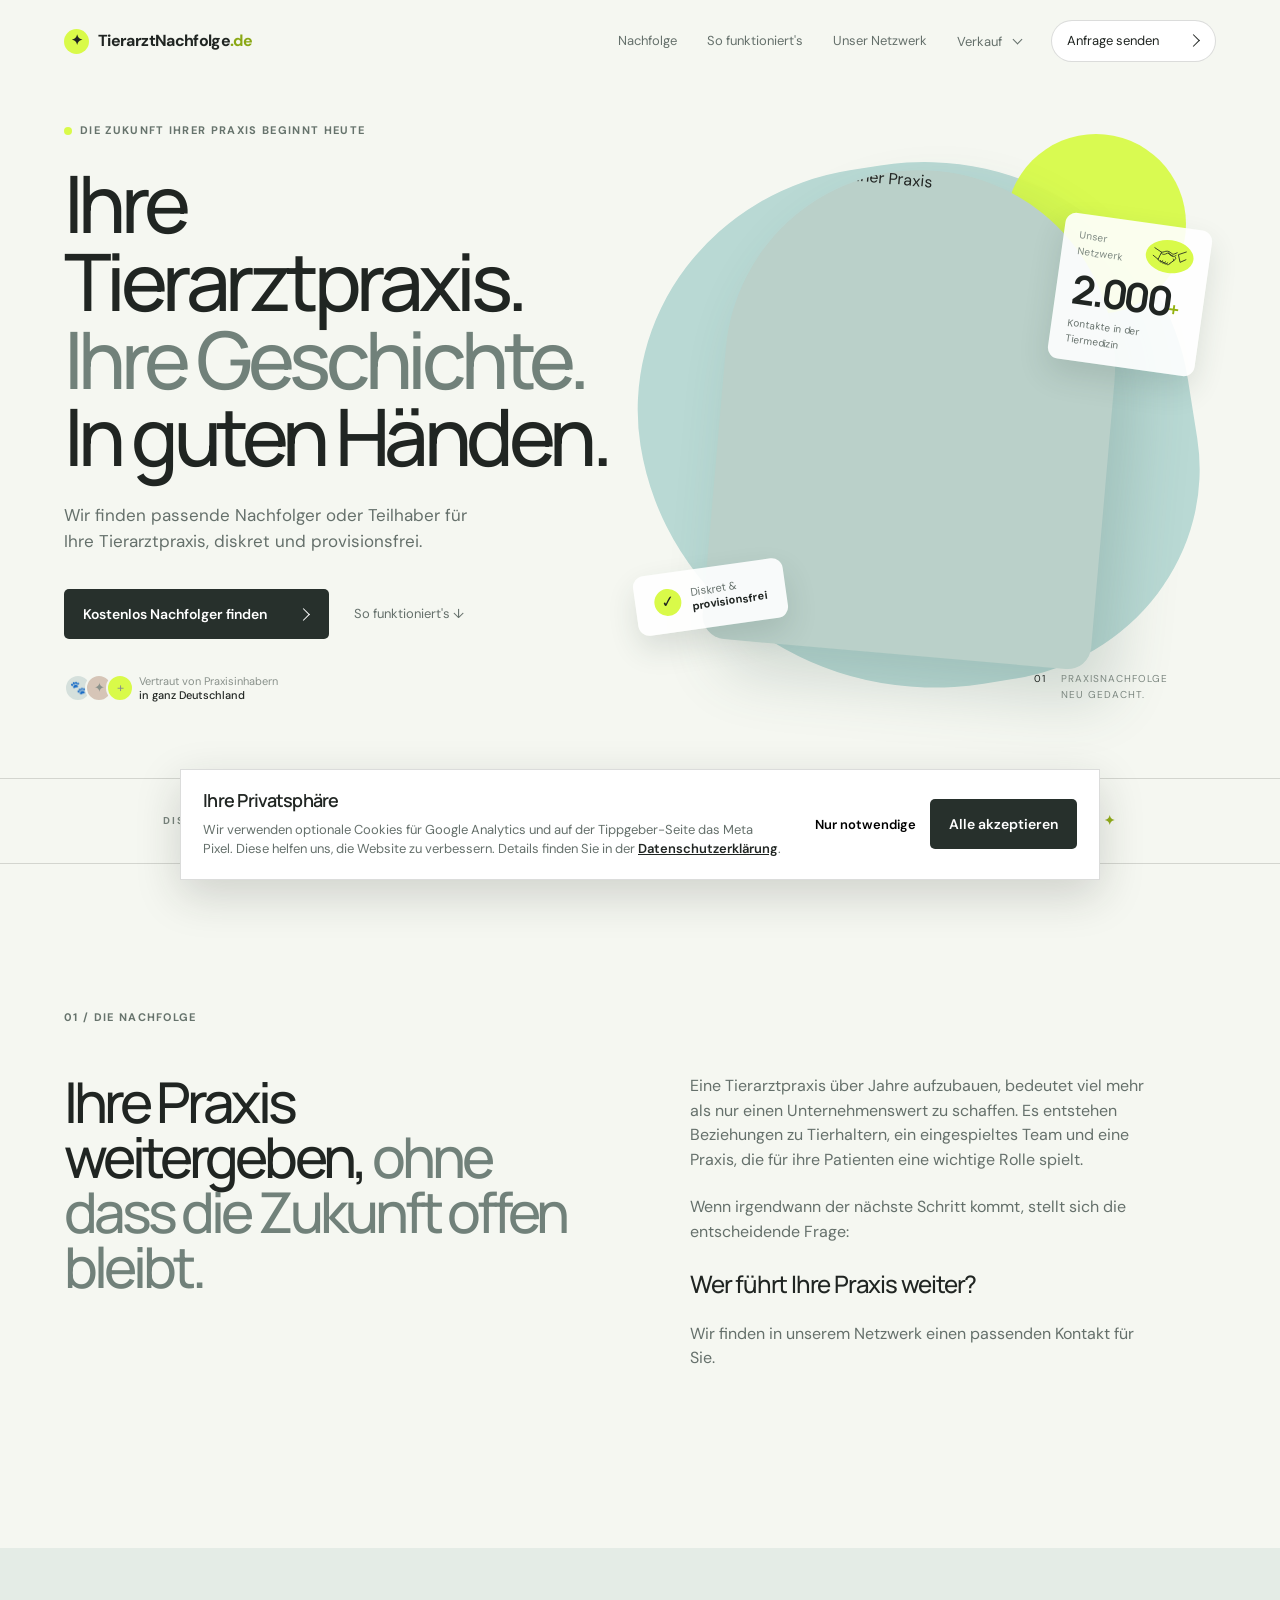
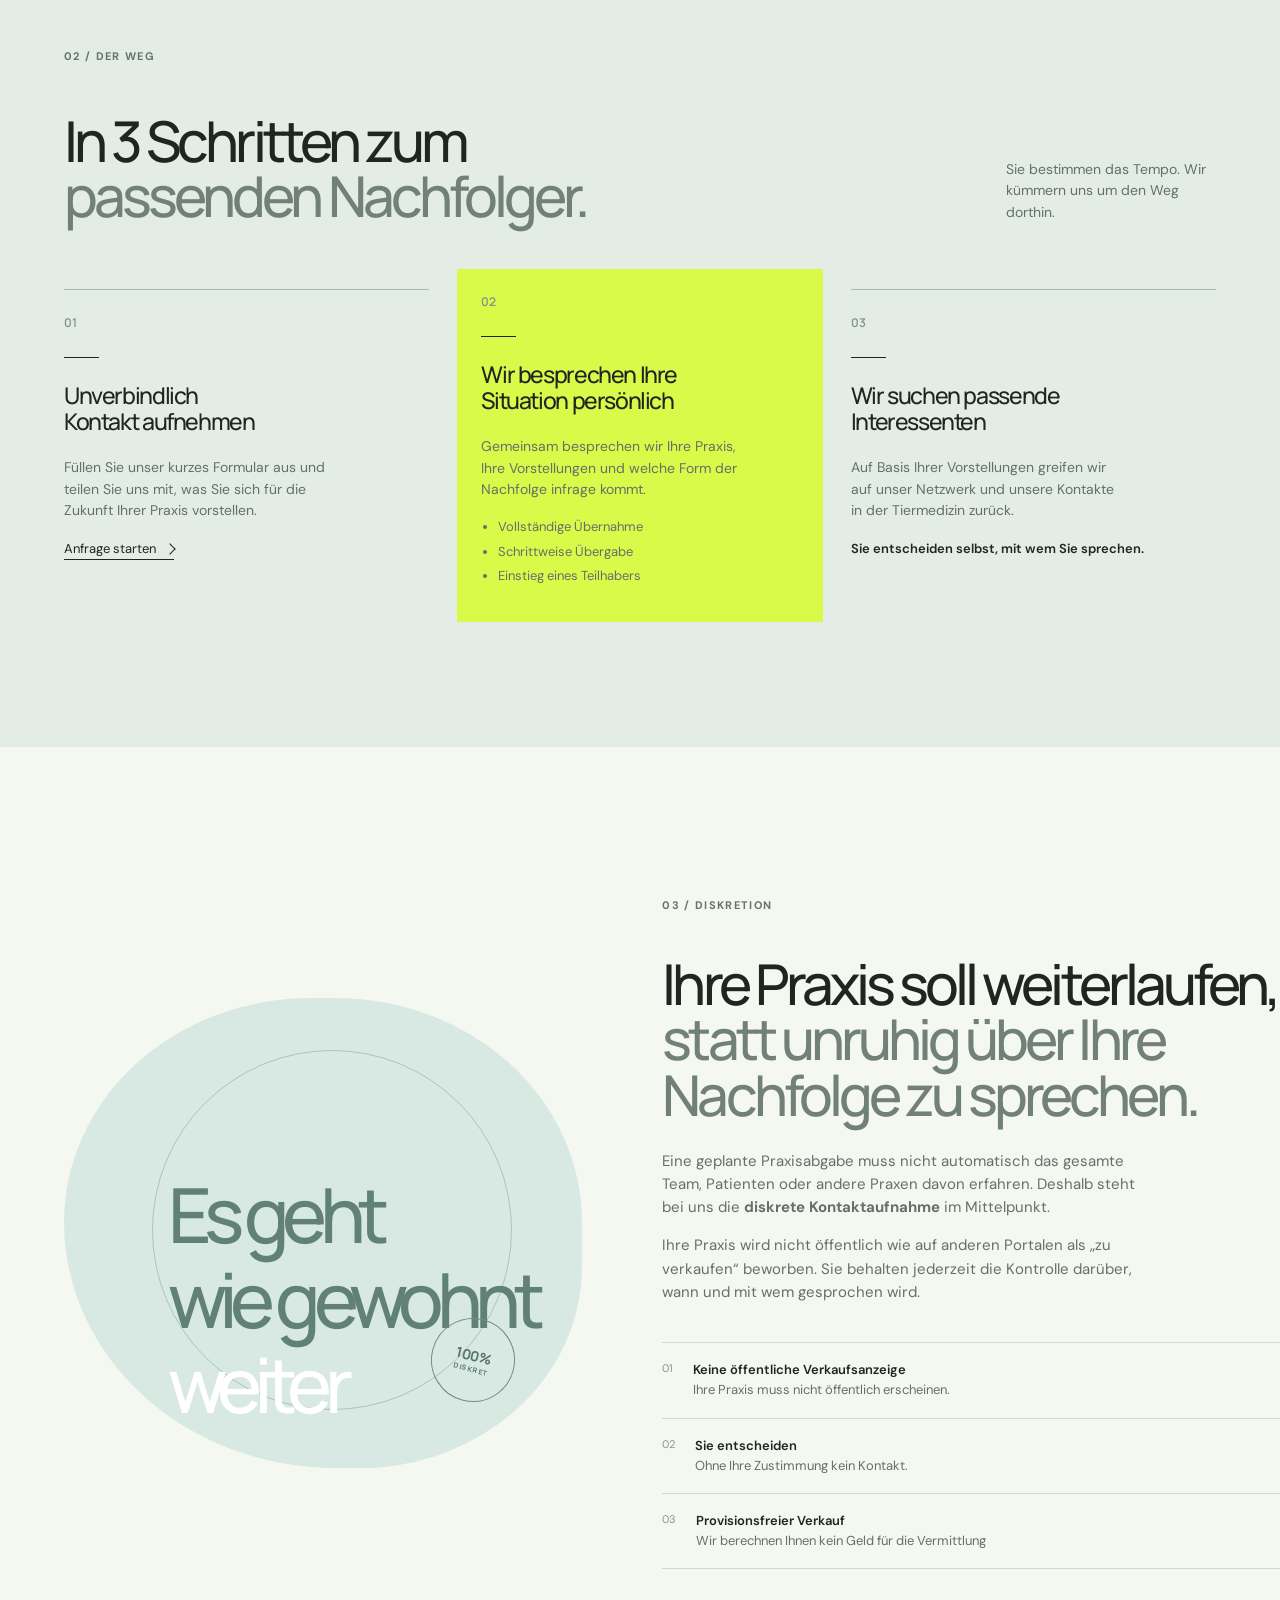
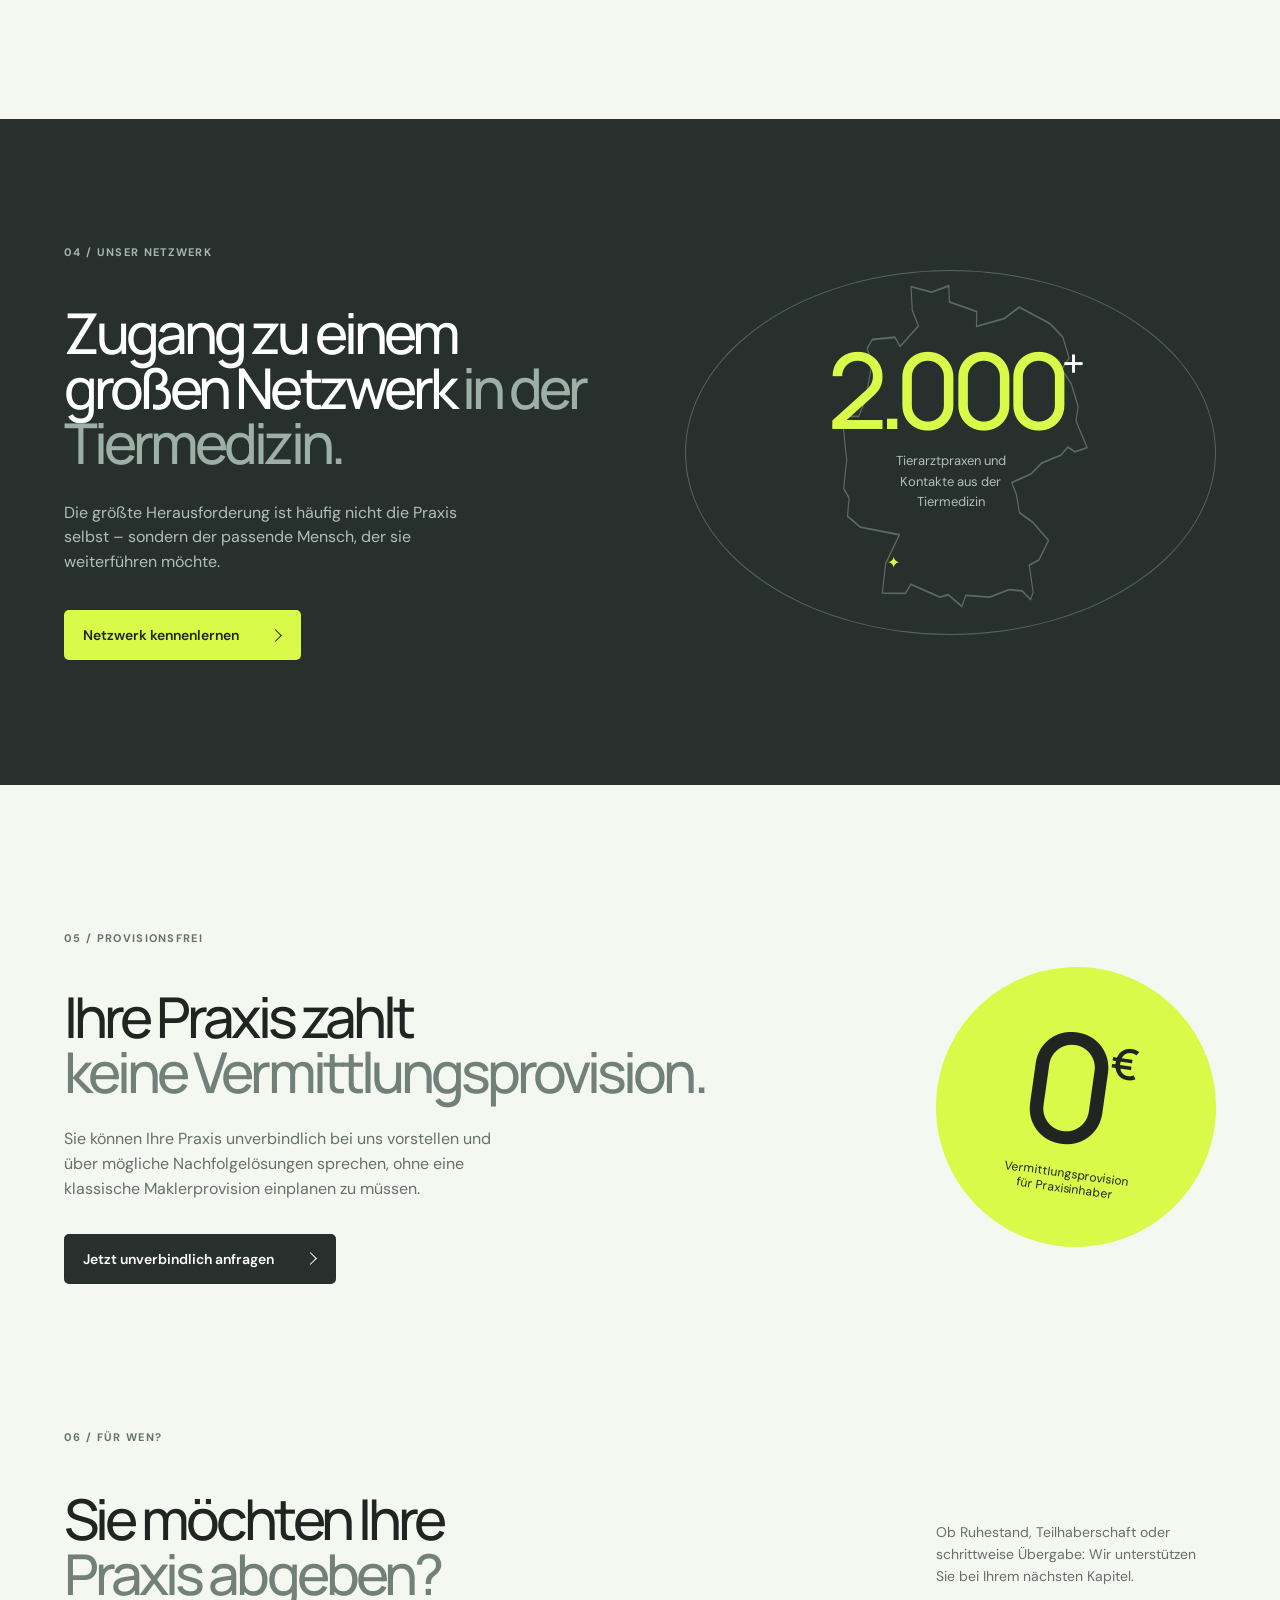
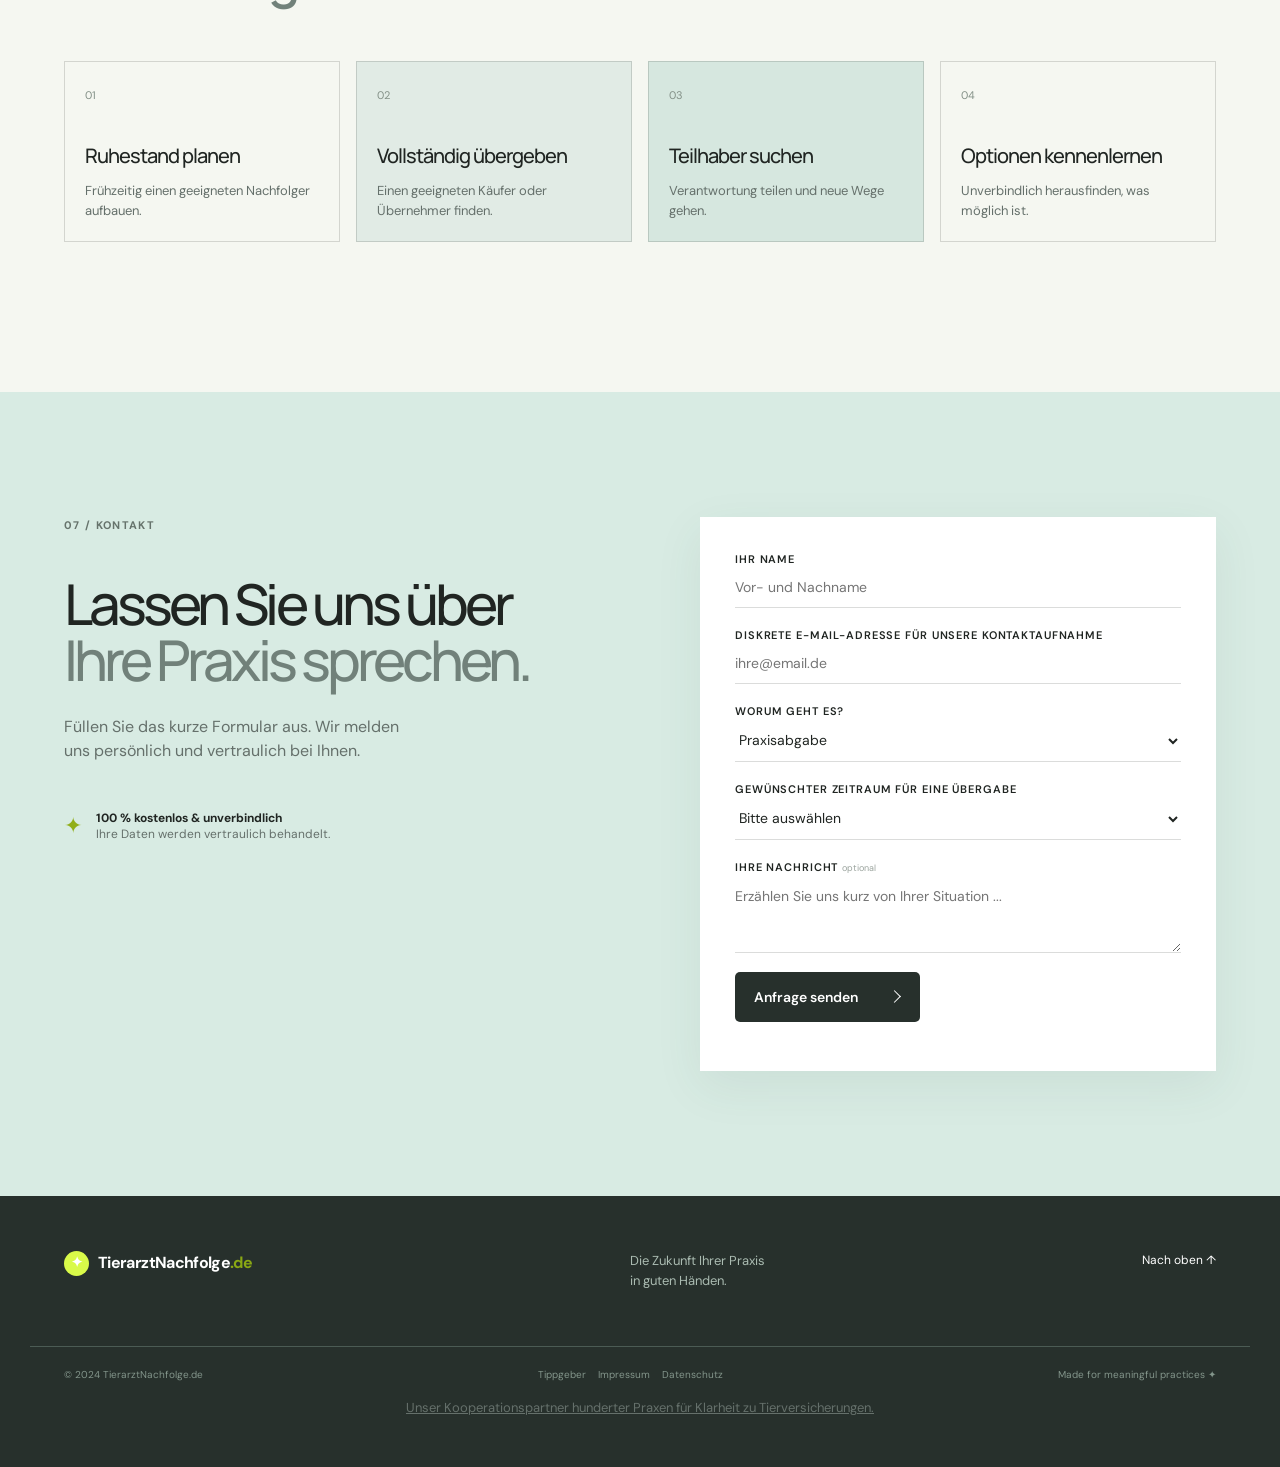
==== commit b81ab68d: "Improve homepage search metadata" ====
--- a/index.html
+++ b/index.html
@@ -3,10 +3,30 @@
   <head>
     <meta charset="UTF-8" />
     <meta name="viewport" content="width=device-width, initial-scale=1.0" />
-    <link rel="icon" type="image/png" href="assets/logo%20tierarztnachfolge.de.png" />
-    <link rel="apple-touch-icon" href="assets/logo%20tierarztnachfolge.de.png" />
+    <link rel="icon" type="image/png" sizes="88x88" href="assets/logo%20tierarztnachfolge.de.png" />
+    <link rel="apple-touch-icon" sizes="88x88" href="assets/logo%20tierarztnachfolge.de.png" />
     <title>Tierarztpraxis abgeben &amp; Nachfolger finden | TierarztNachfolge.de</title>
-    <meta name="description" content="Sie möchten Ihre Tierarztpraxis abgeben oder einen Nachfolger finden? TierarztNachfolge.de unterstützt Praxisinhaber diskret und provisionsfrei." />
+    <meta name="description" content="Tierarztpraxis verkaufen oder Nachfolger finden: Diskret und provisionsfrei mit unserem Netzwerk aus über 2.000 Tierarztpraxen in Deutschland." />
+    <link rel="canonical" href="https://tierarztnachfolge.de/" />
+    <meta property="og:type" content="website" />
+    <meta property="og:url" content="https://tierarztnachfolge.de/" />
+    <meta property="og:title" content="Tierarztpraxis abgeben &amp; Nachfolger finden | TierarztNachfolge.de" />
+    <meta property="og:description" content="Tierarztpraxis verkaufen oder Nachfolger finden: Diskret und provisionsfrei mit unserem Netzwerk aus über 2.000 Tierarztpraxen in Deutschland." />
+    <meta property="og:image" content="https://tierarztnachfolge.de/assets/logo%20tierarztnachfolge.de.png" />
+    <meta name="twitter:card" content="summary" />
+    <meta name="twitter:title" content="Tierarztpraxis abgeben &amp; Nachfolger finden | TierarztNachfolge.de" />
+    <meta name="twitter:description" content="Tierarztpraxis verkaufen oder Nachfolger finden: Diskret und provisionsfrei mit unserem Netzwerk aus über 2.000 Tierarztpraxen in Deutschland." />
+    <meta name="twitter:image" content="https://tierarztnachfolge.de/assets/logo%20tierarztnachfolge.de.png" />
+    <meta name="theme-color" content="#0c5d5c" />
+    <script type="application/ld+json">
+      {
+        "@context": "https://schema.org",
+        "@type": "Organization",
+        "name": "TierarztNachfolge.de",
+        "url": "https://tierarztnachfolge.de/",
+        "logo": "https://tierarztnachfolge.de/assets/logo%20tierarztnachfolge.de.png"
+      }
+    </script>
     <link rel="preconnect" href="https://fonts.googleapis.com" />
     <link rel="preconnect" href="https://fonts.gstatic.com" crossorigin />
     <link href="https://fonts.googleapis.com/css2?family=DM+Sans:wght@400;500;600;700&family=Manrope:wght@400;500;600;700;800&display=swap" rel="stylesheet" />
--- a/styles.css
+++ b/styles.css
@@ -29,7 +29,7 @@
 
 /* Sales links grouped in a compact navigation dropdown. */
 .nav-dropdown{position:relative}
-.nav-dropdown-toggle{display:inline-flex;align-items:center;gap:12px;padding:10px 15px;border:1px solid var(--line);border-radius:30px;background:#fff;color:var(--ink);font:400 13px 'DM Sans';cursor:pointer}
+.nav-dropdown-toggle{display:inline-flex;align-items:center;gap:12px;padding:0;border:0;border-radius:0;background:transparent;color:var(--muted);font:400 13px 'DM Sans';cursor:pointer}
 .nav-dropdown-toggle:hover{color:var(--ink)}
 .dropdown-chevron{width:7px;height:7px;border-right:1px solid currentColor;border-bottom:1px solid currentColor;transform:rotate(45deg);margin-top:-4px;transition:transform .2s ease}
 .nav-dropdown.open .dropdown-chevron{transform:rotate(225deg);margin-top:4px}
@@ -40,7 +40,7 @@
 
 @media(max-width:800px){
   .nav-dropdown{display:block}
-  .nav-dropdown-toggle{justify-content:space-between;width:100%}
+  .nav-dropdown-toggle{justify-content:flex-start;width:auto}
   .nav-dropdown-menu{position:static;min-width:0;margin-top:8px;padding:4px 0 4px 12px;border:0;border-left:2px solid var(--lime);box-shadow:none;background:var(--paper)}
   .nav-dropdown-menu a{padding:9px 12px}
 }
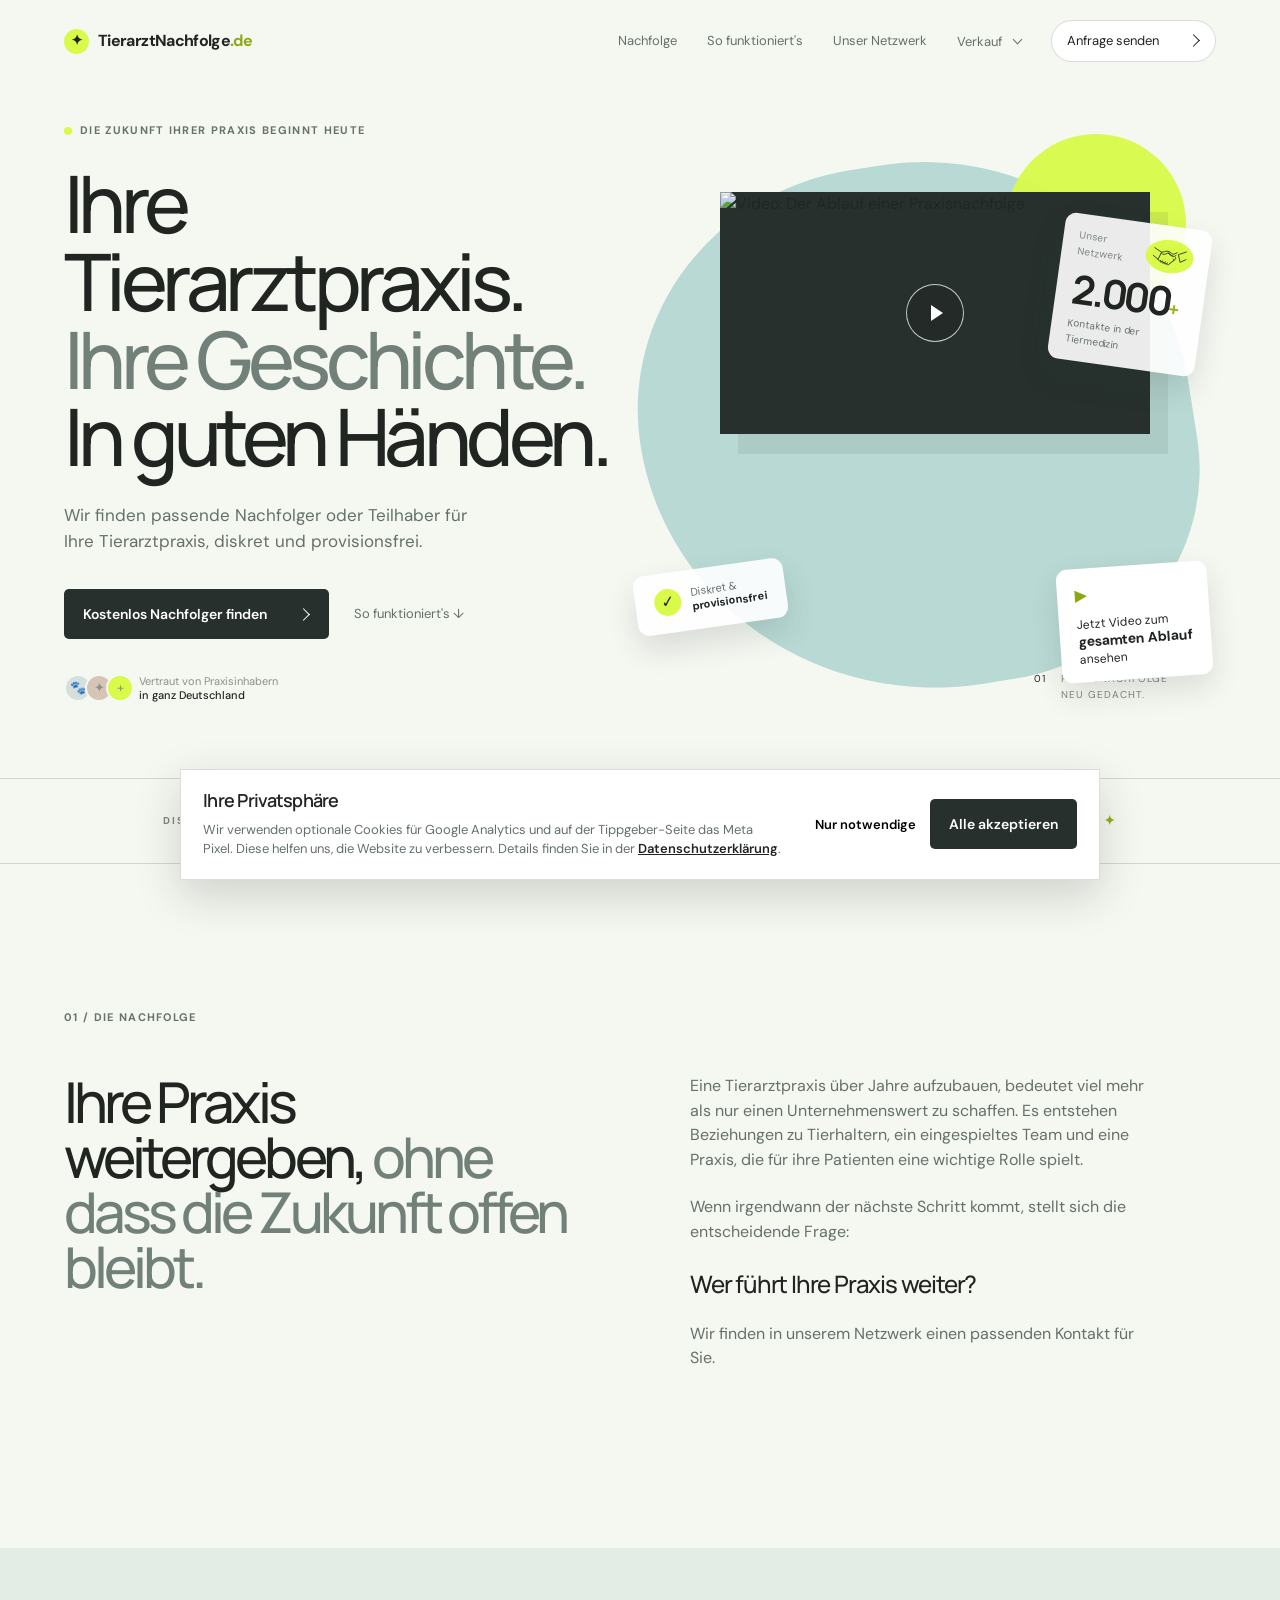
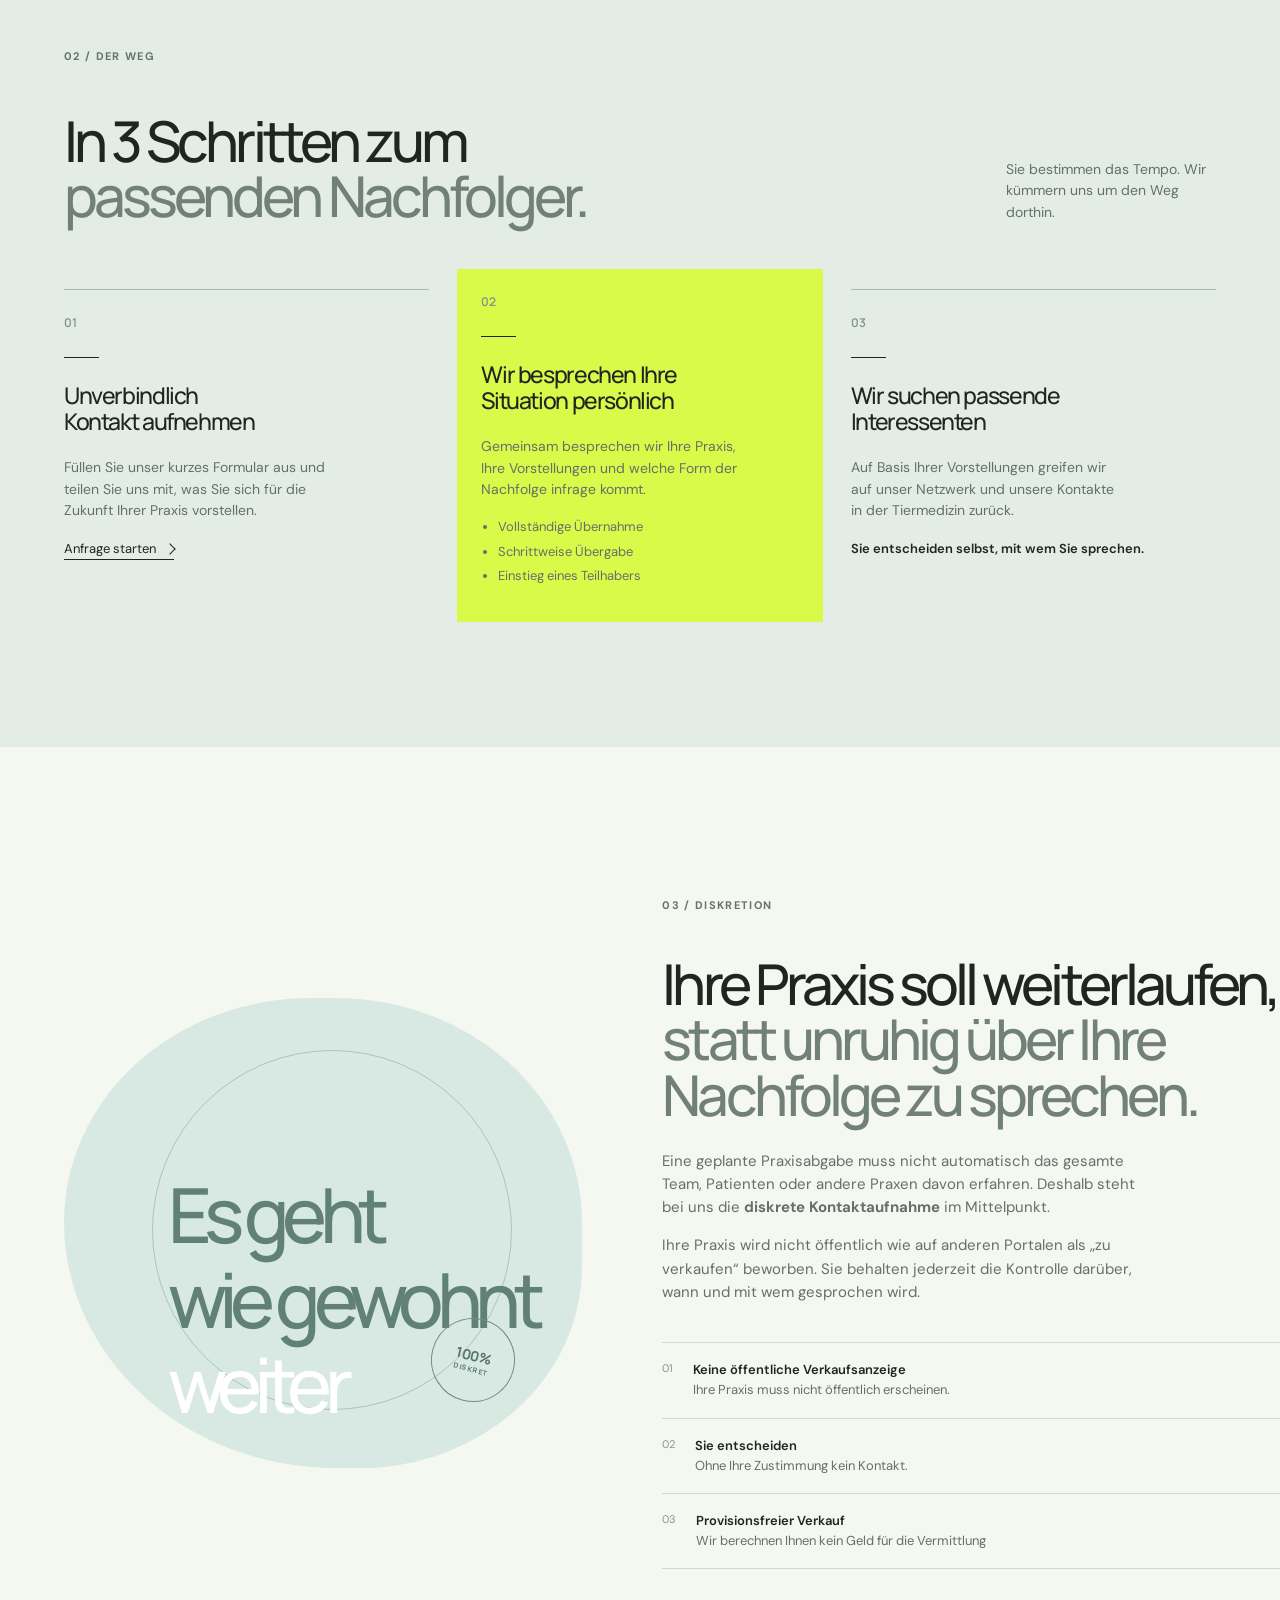
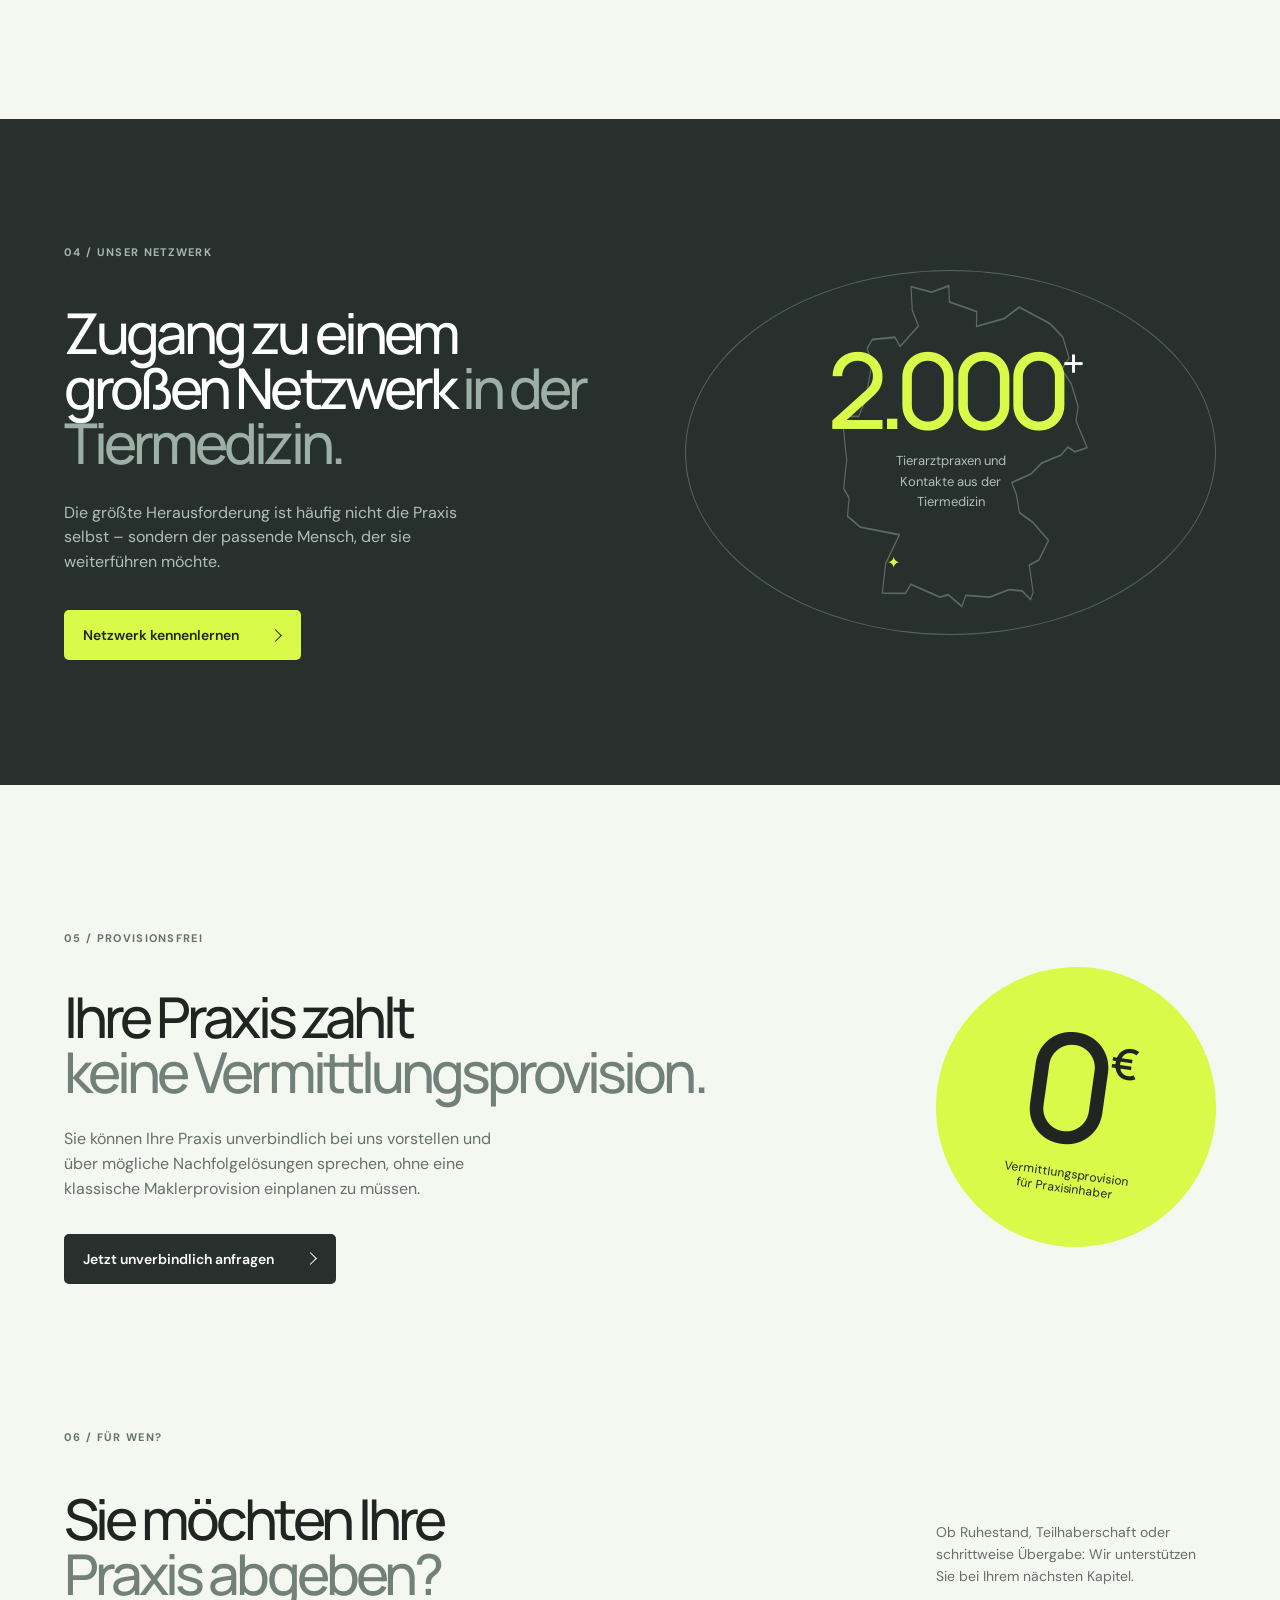
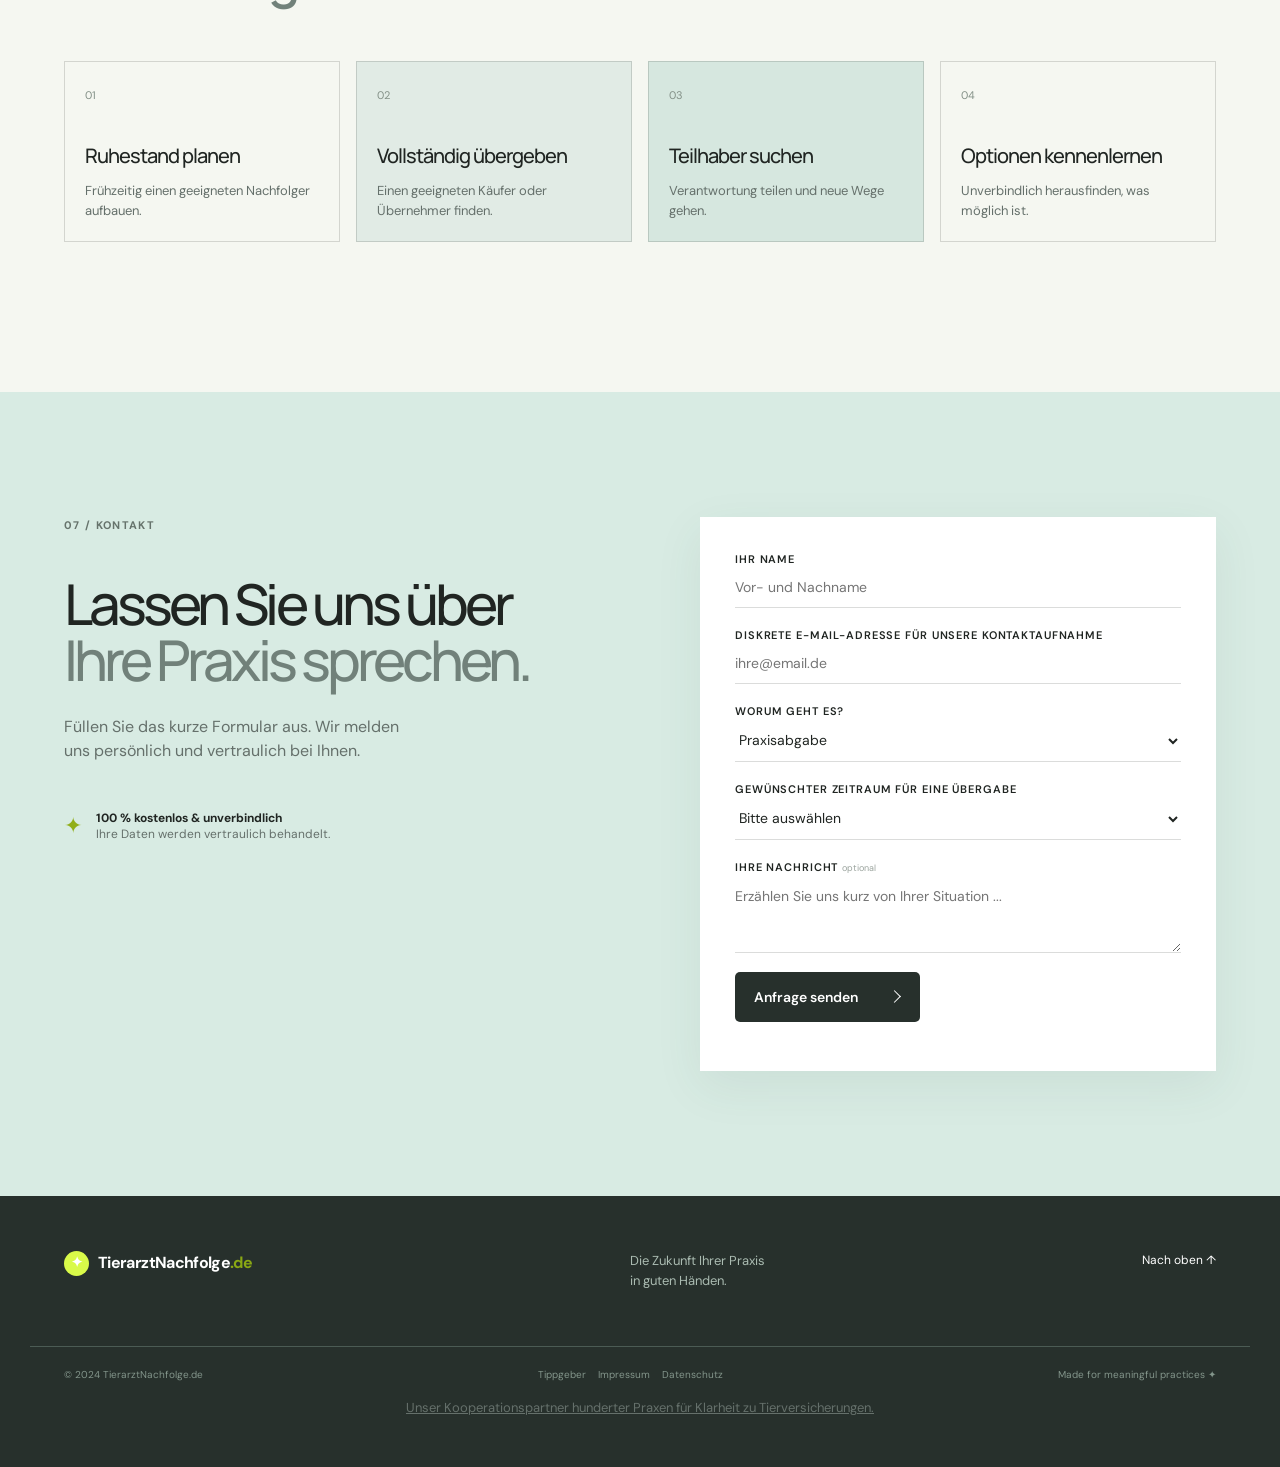
==== commit f4808403: "Add homepage process video" ====
--- a/index.html
+++ b/index.html
@@ -57,9 +57,13 @@
         </div>
         <div class="hero-art" aria-label="Illustration einer Tierarztpraxis">
           <div class="art-glow"></div><div class="sun-shape"></div>
-          <div class="portrait-frame"><img src="https://images.unsplash.com/photo-1559839734-2b71ea197ec2?auto=format&fit=crop&w=900&q=85" alt="Tierärztin in einer Praxis" /></div>
+          <div class="hero-video" data-video-id="RmkGk-Y4fh0">
+            <img src="https://img.youtube.com/vi/RmkGk-Y4fh0/maxresdefault.jpg" alt="Video: Der Ablauf einer Praxisnachfolge" onerror="this.onerror=null;this.src='https://img.youtube.com/vi/RmkGk-Y4fh0/hqdefault.jpg';" />
+            <button class="video-play" type="button" aria-label="Video zum gesamten Ablauf abspielen"><span aria-hidden="true"></span></button>
+          </div>
           <div class="float-card card-reach"><span class="card-icon"><svg viewBox="0 0 300 190" aria-hidden="true"><g fill="none" stroke="currentColor" stroke-width="7" stroke-linecap="round" stroke-linejoin="round"><path d="M10 35 74 66 52 132 1 101M290 34 224 67 248 132 299 100"/><path d="M74 66c18 1 28-16 52-16 16 0 26 8 39 15 10 6 17 5 26-1l20-12"/><path d="m52 132 14 14c7 7 15 8 22 1l7-8"/><path d="m73 139 15 15c7 7 16 7 23 0l8-9"/><path d="m96 147 14 13c7 6 16 6 23-1l8-8"/><path d="m119 153 13 11c7 6 16 5 22-2l7-8"/><path d="M77 79c12 5 23 5 34-2l16-10c8-5 16-4 22 2l17 15c8 7 17 8 25 3l13-9"/><path d="M177 84c-10 3-19 1-27-5l-15-12"/><path d="m160 154 24-23c6-6 6-14 1-20"/><path d="m184 131 17-17c6-6 6-14 0-20"/></g></svg></span><small>Unser Netzwerk</small><strong>2.000<span>+</span></strong><p>Kontakte in der Tiermedizin</p></div>
           <div class="float-card card-note"><span class="note-check">✓</span><p>Diskret &amp;<br /><strong>provisionsfrei</strong></p></div>
+          <div class="float-card card-video"><span class="video-card-mark">▶</span><p>Jetzt Video zum<br /><strong>gesamten Ablauf</strong><br />ansehen</p></div>
           <div class="art-label"><span>01</span><span>Praxisnachfolge<br />neu gedacht.</span></div>
         </div>
       </section>
--- a/styles.css
+++ b/styles.css
@@ -82,6 +82,22 @@
 
 @media(max-width:800px){.referral-hero{display:flex;flex-direction:column;align-items:stretch;padding-top:55px;padding-bottom:70px}.referral-hero h1{font-size:51px}.referral-hero-art{height:390px;margin-top:35px}.referral-sun{width:175px;height:175px;right:8%;top:7%}.referral-circle{width:300px;height:300px;right:0;top:15%}.referral-card{right:13%;top:19%;width:220px;height:250px;padding:25px 23px}.referral-card strong{font-size:56px;margin-top:24px}.referral-badge{left:0;bottom:9%}.referral-art-label{right:0;bottom:1%}.referral-intro,.referral-benefits,.prize-section{padding-top:90px;padding-bottom:90px}.referral-intro-grid,.referral-benefits,.prize-section,.referral-contact-grid{grid-template-columns:1fr;gap:45px}.referral-intro h2,.referral-benefits h2,.prize-section h2{font-size:43px}.referral-steps-section{padding:90px 0}.referral-steps-section .section-heading{display:block;margin-bottom:38px}.referral-steps-section .section-heading p{margin-top:24px}.referral-steps-grid{grid-template-columns:1fr;gap:16px}.referral-step{min-height:0;padding:23px 20px}.referral-step h3{margin:16px 0 10px}.referral-benefits{gap:50px}.benefit-statement{padding:55px 40px}.why-section{padding:90px 0}.why-grid{grid-template-columns:1fr 1fr;gap:28px 18px;margin-top:40px}.why-grid h3{font-size:19px;margin-top:20px}.prize-number{width:260px;height:260px;padding-top:70px}.prize-number span{font-size:58px}.referral-contact{padding:90px 0}.referral-contact form{padding:27px 21px}.form-two-col,.faq-grid{grid-template-columns:1fr}.reassurance{grid-template-columns:1fr;gap:22px;padding-top:80px;padding-bottom:80px}.faq-section{padding-top:85px;padding-bottom:90px}.faq-section h2{margin-bottom:35px}.referral-final{padding:85px 0 90px}.referral-final h2{font-size:45px}.referral-disclaimer{padding-left:21px;padding-right:21px}}
 @media(max-width:420px){.referral-hero h1{font-size:45px}.referral-hero-art{height:350px}.referral-card{right:8%;width:205px}.referral-card strong{font-size:51px}.referral-badge{transform:rotate(-5deg) scale(.9);transform-origin:left bottom}.referral-intro h2,.referral-benefits h2,.prize-section h2{font-size:39px}.why-grid{grid-template-columns:1fr}.referral-final h2{font-size:40px}}
+
+/* Hero video facade keeps the thumbnail visible until the visitor starts the video. */
+.hero-video{position:absolute;z-index:1;top:12%;right:11%;width:min(78%,430px);aspect-ratio:16 / 9;overflow:hidden;background:var(--dark);box-shadow:18px 20px 0 rgba(32,37,34,.08)}
+.hero-video img,.hero-video iframe{display:block;width:100%;height:100%;border:0;object-fit:cover}
+.hero-video:after{content:'';position:absolute;inset:0;background:linear-gradient(135deg,rgba(39,48,44,.05),rgba(39,48,44,.3));pointer-events:none}
+.video-play{position:absolute;z-index:2;inset:50% auto auto 50%;width:58px;height:58px;padding:0;border:1px solid rgba(255,255,255,.75);border-radius:50%;background:rgba(32,37,34,.42);color:#fff;transform:translate(-50%,-50%);cursor:pointer;display:grid;place-items:center;transition:background .2s ease,transform .2s ease}
+.video-play span{display:block;margin-left:3px;border-top:8px solid transparent;border-bottom:8px solid transparent;border-left:12px solid #fff}
+.video-play:hover{background:rgba(32,37,34,.7);transform:translate(-50%,-50%) scale(1.05)}
+.hero-video.is-playing:after{display:none}
+.card-video{right:1%;bottom:4%;z-index:3;padding:15px 18px;background:#fff;box-shadow:0 12px 30px rgba(32,37,34,.12);transform:rotate(-4deg);font-size:12px}
+.card-video p{margin:0;line-height:1.35}.card-video strong{font-size:14px}.video-card-mark{display:block;margin-bottom:8px;color:#8aa814;font-size:16px}
+
+@media(max-width:800px){
+  .hero-video{top:10%;right:4%;width:92%;aspect-ratio:16 / 9}
+  .card-video{right:0;bottom:4%;transform:rotate(-3deg) scale(.9);transform-origin:right bottom}
+}
 
 /* Praxisauflösung page */
 .dissolution-page{background:var(--paper)}
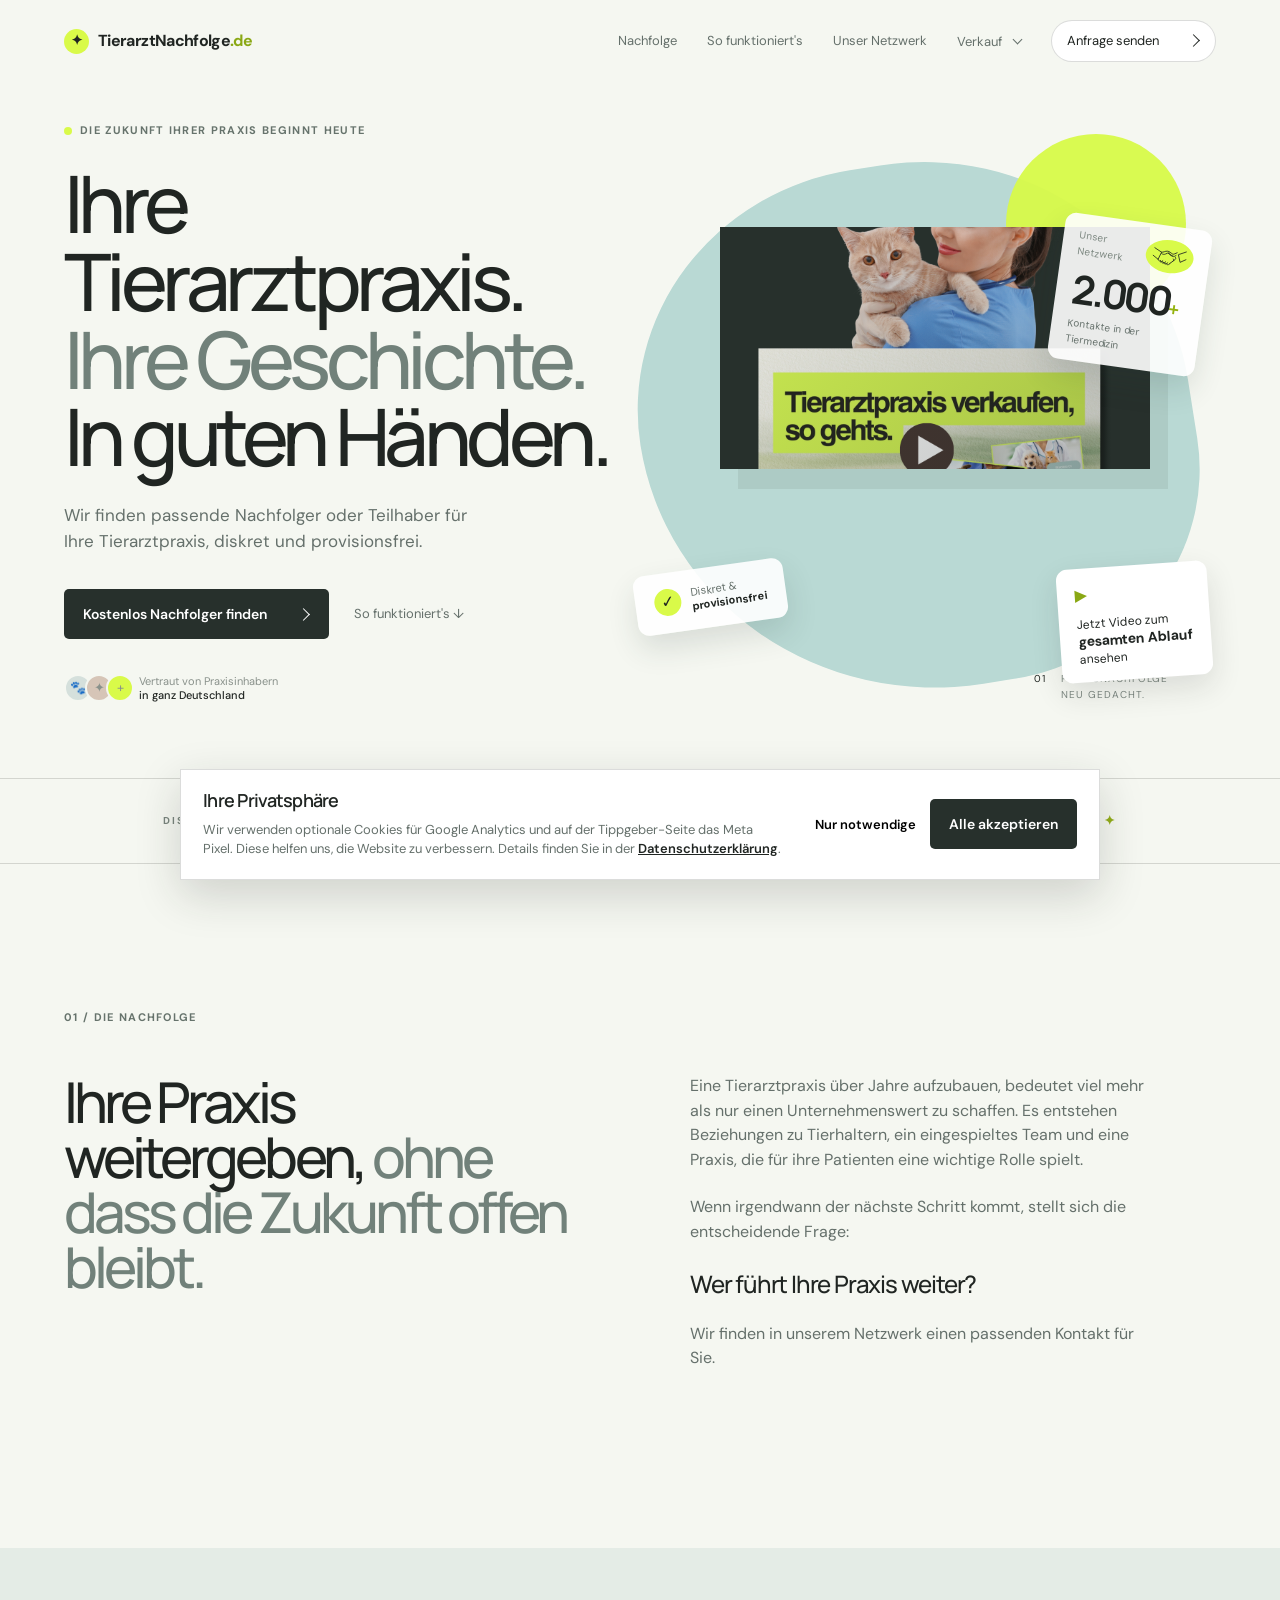
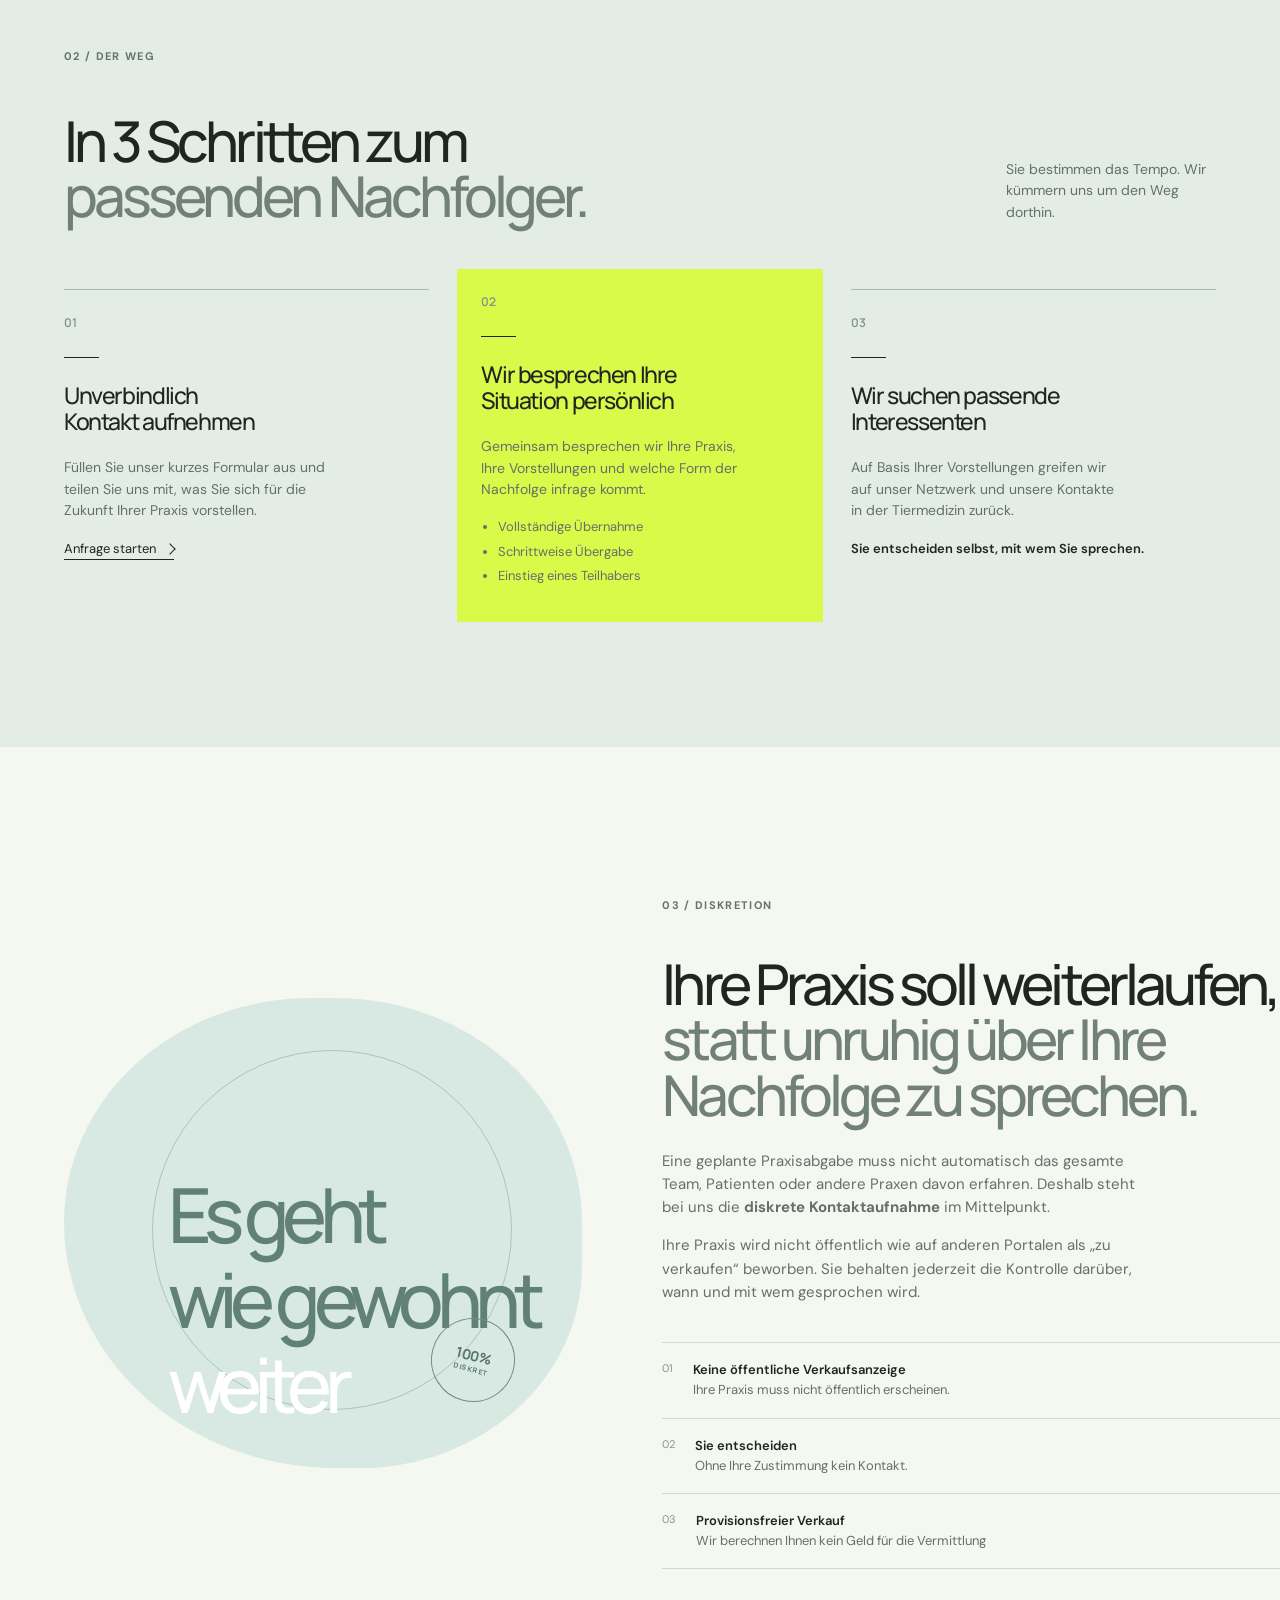
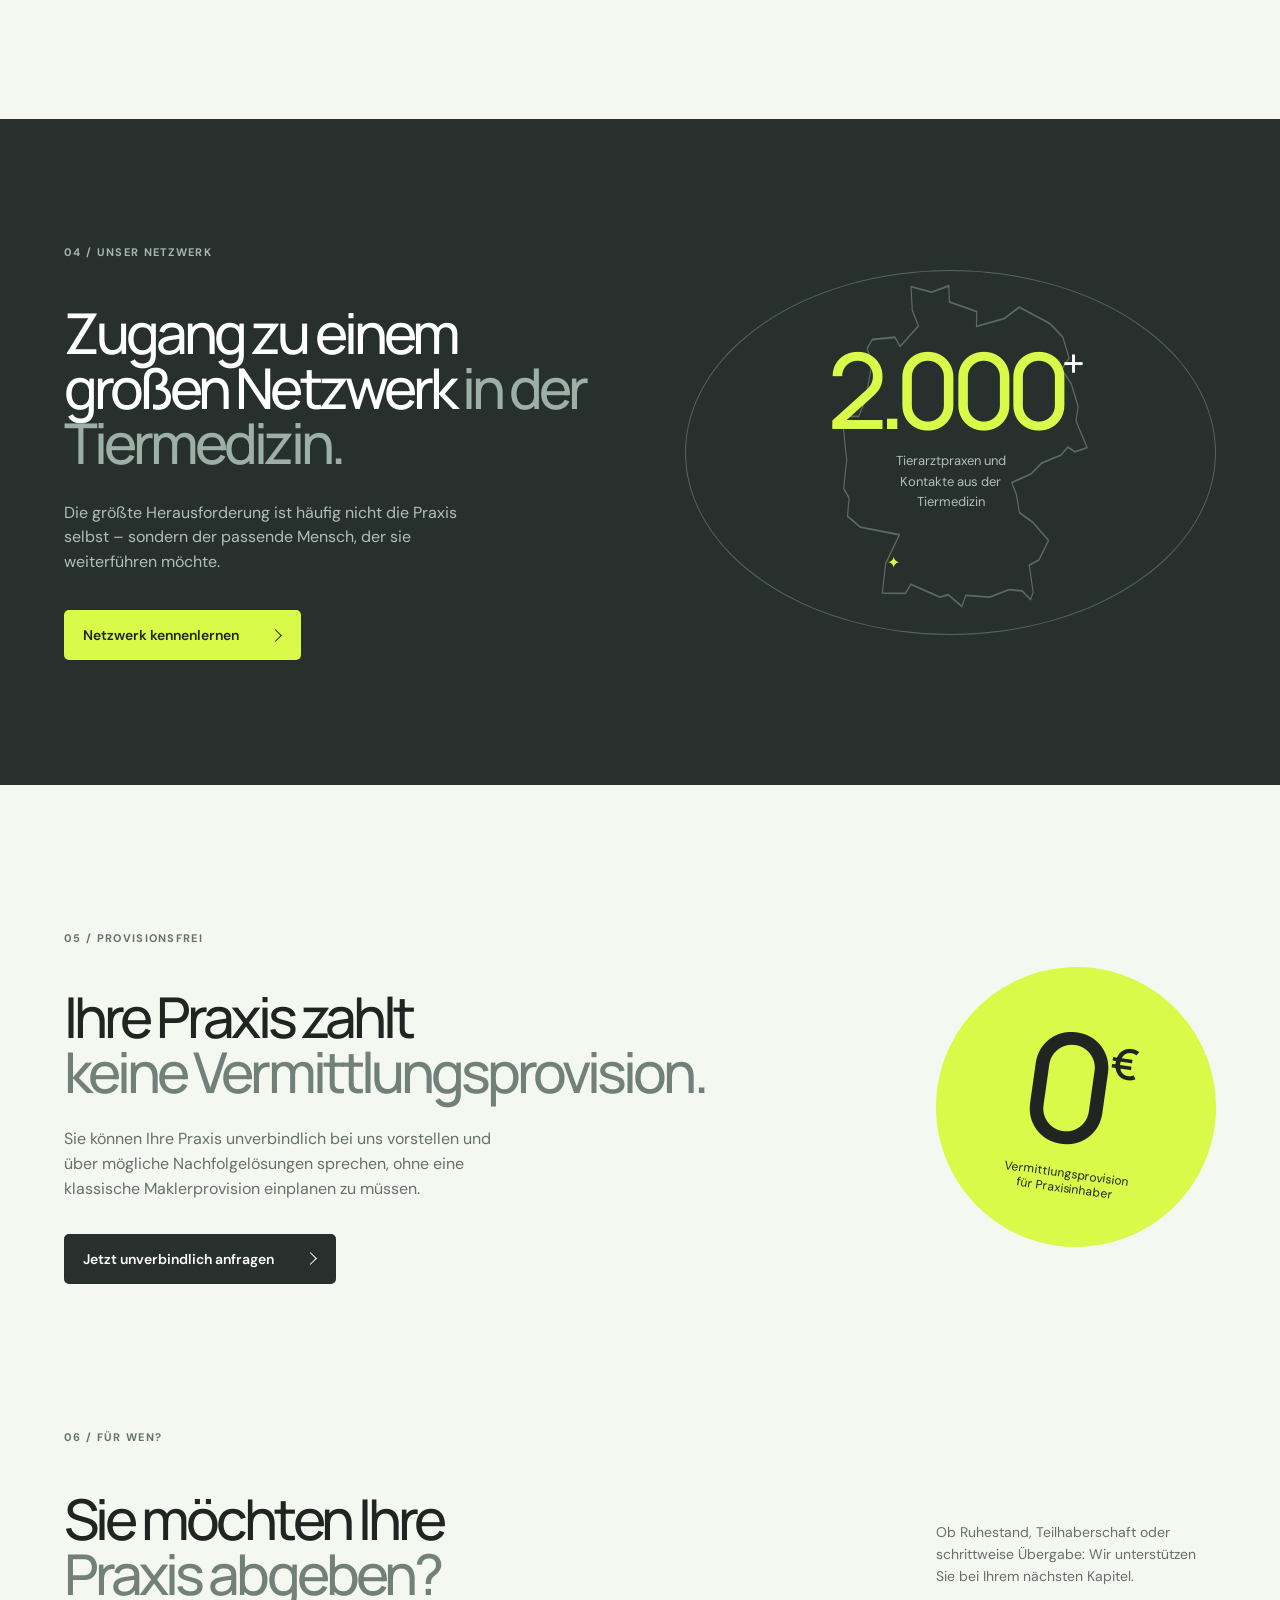
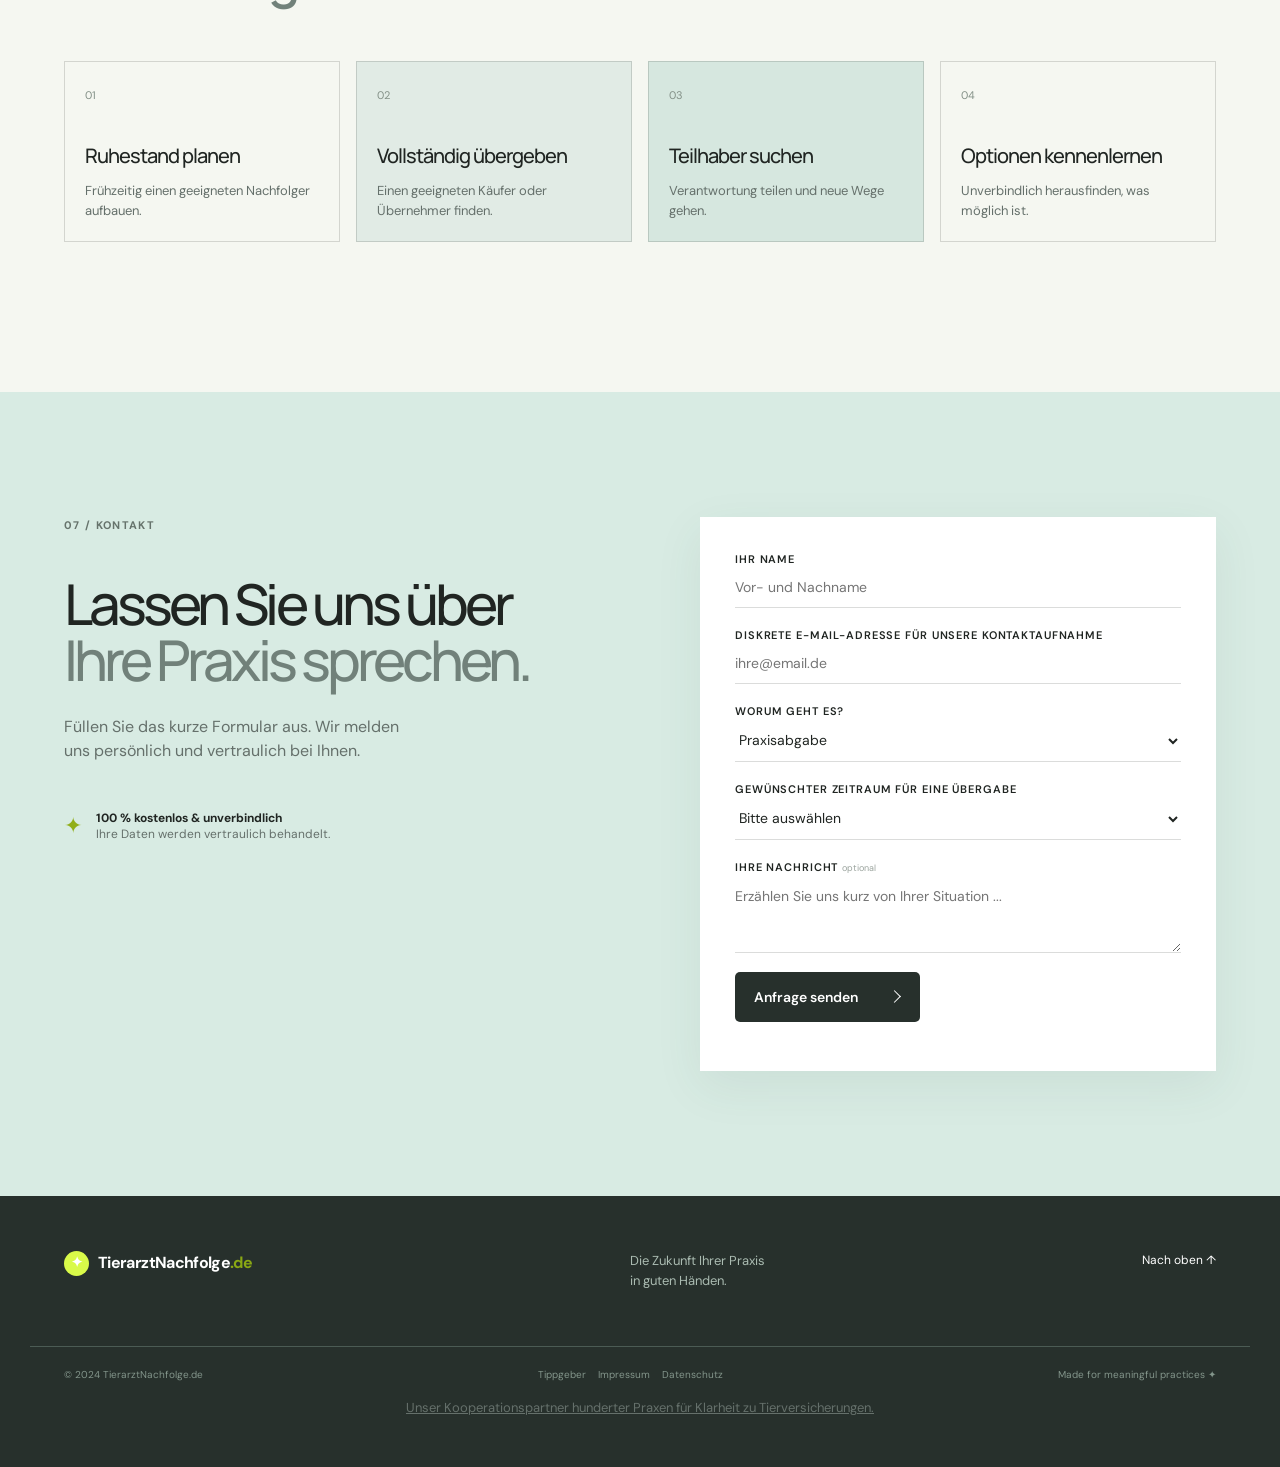
==== commit 316ccaf5: "Update homepage video thumbnail" ====
--- a/index.html
+++ b/index.html
@@ -57,9 +57,8 @@
         </div>
         <div class="hero-art" aria-label="Illustration einer Tierarztpraxis">
           <div class="art-glow"></div><div class="sun-shape"></div>
-          <div class="hero-video" data-video-id="RmkGk-Y4fh0">
-            <img src="https://img.youtube.com/vi/RmkGk-Y4fh0/maxresdefault.jpg" alt="Video: Der Ablauf einer Praxisnachfolge" onerror="this.onerror=null;this.src='https://img.youtube.com/vi/RmkGk-Y4fh0/hqdefault.jpg';" />
-            <button class="video-play" type="button" aria-label="Video zum gesamten Ablauf abspielen"><span aria-hidden="true"></span></button>
+          <div class="hero-video" data-video-id="RmkGk-Y4fh0" role="button" tabindex="0" aria-label="Video zum gesamten Ablauf abspielen">
+            <img src="assets/video%20thumbnail.png" alt="Video: Der Ablauf einer Praxisnachfolge" />
           </div>
           <div class="float-card card-reach"><span class="card-icon"><svg viewBox="0 0 300 190" aria-hidden="true"><g fill="none" stroke="currentColor" stroke-width="7" stroke-linecap="round" stroke-linejoin="round"><path d="M10 35 74 66 52 132 1 101M290 34 224 67 248 132 299 100"/><path d="M74 66c18 1 28-16 52-16 16 0 26 8 39 15 10 6 17 5 26-1l20-12"/><path d="m52 132 14 14c7 7 15 8 22 1l7-8"/><path d="m73 139 15 15c7 7 16 7 23 0l8-9"/><path d="m96 147 14 13c7 6 16 6 23-1l8-8"/><path d="m119 153 13 11c7 6 16 5 22-2l7-8"/><path d="M77 79c12 5 23 5 34-2l16-10c8-5 16-4 22 2l17 15c8 7 17 8 25 3l13-9"/><path d="M177 84c-10 3-19 1-27-5l-15-12"/><path d="m160 154 24-23c6-6 6-14 1-20"/><path d="m184 131 17-17c6-6 6-14 0-20"/></g></svg></span><small>Unser Netzwerk</small><strong>2.000<span>+</span></strong><p>Kontakte in der Tiermedizin</p></div>
           <div class="float-card card-note"><span class="note-check">✓</span><p>Diskret &amp;<br /><strong>provisionsfrei</strong></p></div>
--- a/styles.css
+++ b/styles.css
@@ -84,18 +84,15 @@
 @media(max-width:420px){.referral-hero h1{font-size:45px}.referral-hero-art{height:350px}.referral-card{right:8%;width:205px}.referral-card strong{font-size:51px}.referral-badge{transform:rotate(-5deg) scale(.9);transform-origin:left bottom}.referral-intro h2,.referral-benefits h2,.prize-section h2{font-size:39px}.why-grid{grid-template-columns:1fr}.referral-final h2{font-size:40px}}
 
 /* Hero video facade keeps the thumbnail visible until the visitor starts the video. */
-.hero-video{position:absolute;z-index:1;top:12%;right:11%;width:min(78%,430px);aspect-ratio:16 / 9;overflow:hidden;background:var(--dark);box-shadow:18px 20px 0 rgba(32,37,34,.08)}
+.hero-video{position:absolute;z-index:1;top:18%;right:11%;width:min(78%,430px);aspect-ratio:16 / 9;overflow:hidden;background:var(--dark);box-shadow:18px 20px 0 rgba(32,37,34,.08);cursor:pointer}
 .hero-video img,.hero-video iframe{display:block;width:100%;height:100%;border:0;object-fit:cover}
 .hero-video:after{content:'';position:absolute;inset:0;background:linear-gradient(135deg,rgba(39,48,44,.05),rgba(39,48,44,.3));pointer-events:none}
-.video-play{position:absolute;z-index:2;inset:50% auto auto 50%;width:58px;height:58px;padding:0;border:1px solid rgba(255,255,255,.75);border-radius:50%;background:rgba(32,37,34,.42);color:#fff;transform:translate(-50%,-50%);cursor:pointer;display:grid;place-items:center;transition:background .2s ease,transform .2s ease}
-.video-play span{display:block;margin-left:3px;border-top:8px solid transparent;border-bottom:8px solid transparent;border-left:12px solid #fff}
-.video-play:hover{background:rgba(32,37,34,.7);transform:translate(-50%,-50%) scale(1.05)}
 .hero-video.is-playing:after{display:none}
 .card-video{right:1%;bottom:4%;z-index:3;padding:15px 18px;background:#fff;box-shadow:0 12px 30px rgba(32,37,34,.12);transform:rotate(-4deg);font-size:12px}
 .card-video p{margin:0;line-height:1.35}.card-video strong{font-size:14px}.video-card-mark{display:block;margin-bottom:8px;color:#8aa814;font-size:16px}
 
 @media(max-width:800px){
-  .hero-video{top:10%;right:4%;width:92%;aspect-ratio:16 / 9}
+  .hero-video{top:14%;right:4%;width:92%;aspect-ratio:16 / 9}
   .card-video{right:0;bottom:4%;transform:rotate(-3deg) scale(.9);transform-origin:right bottom}
 }
 
